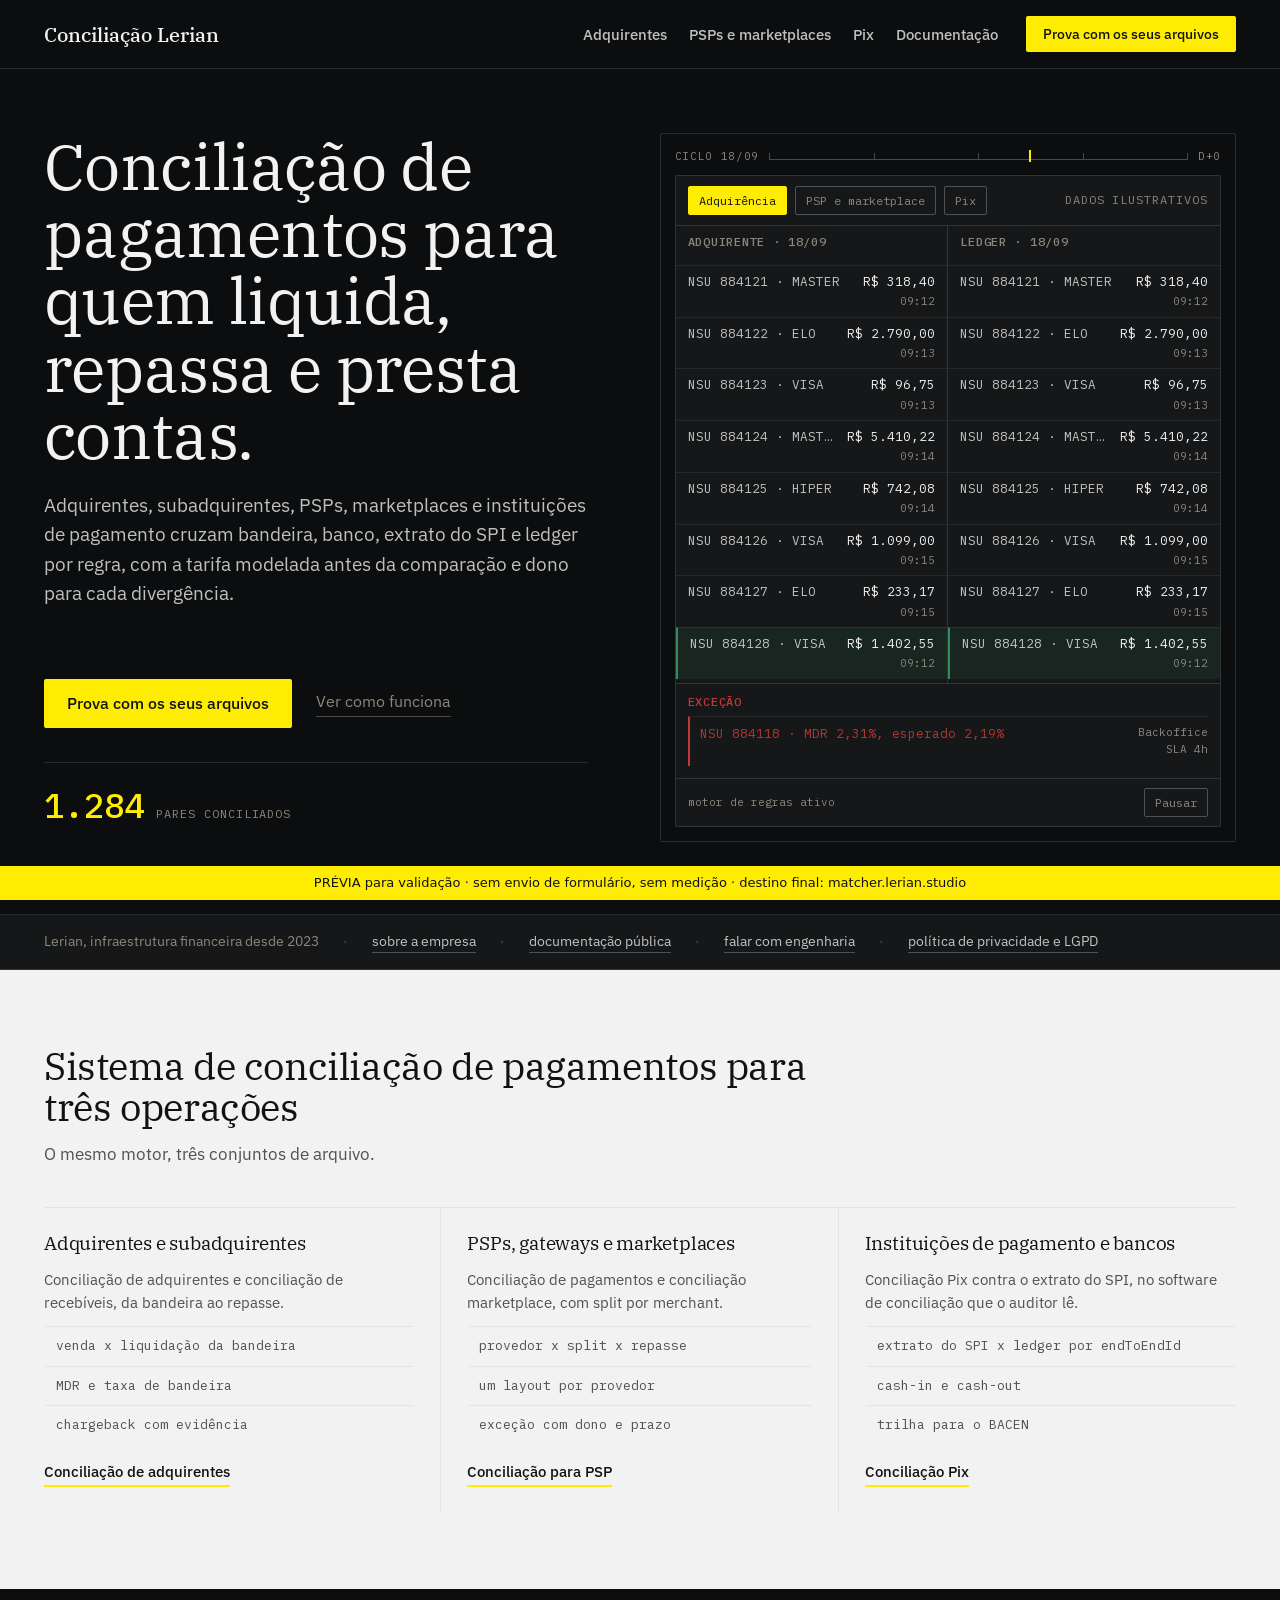
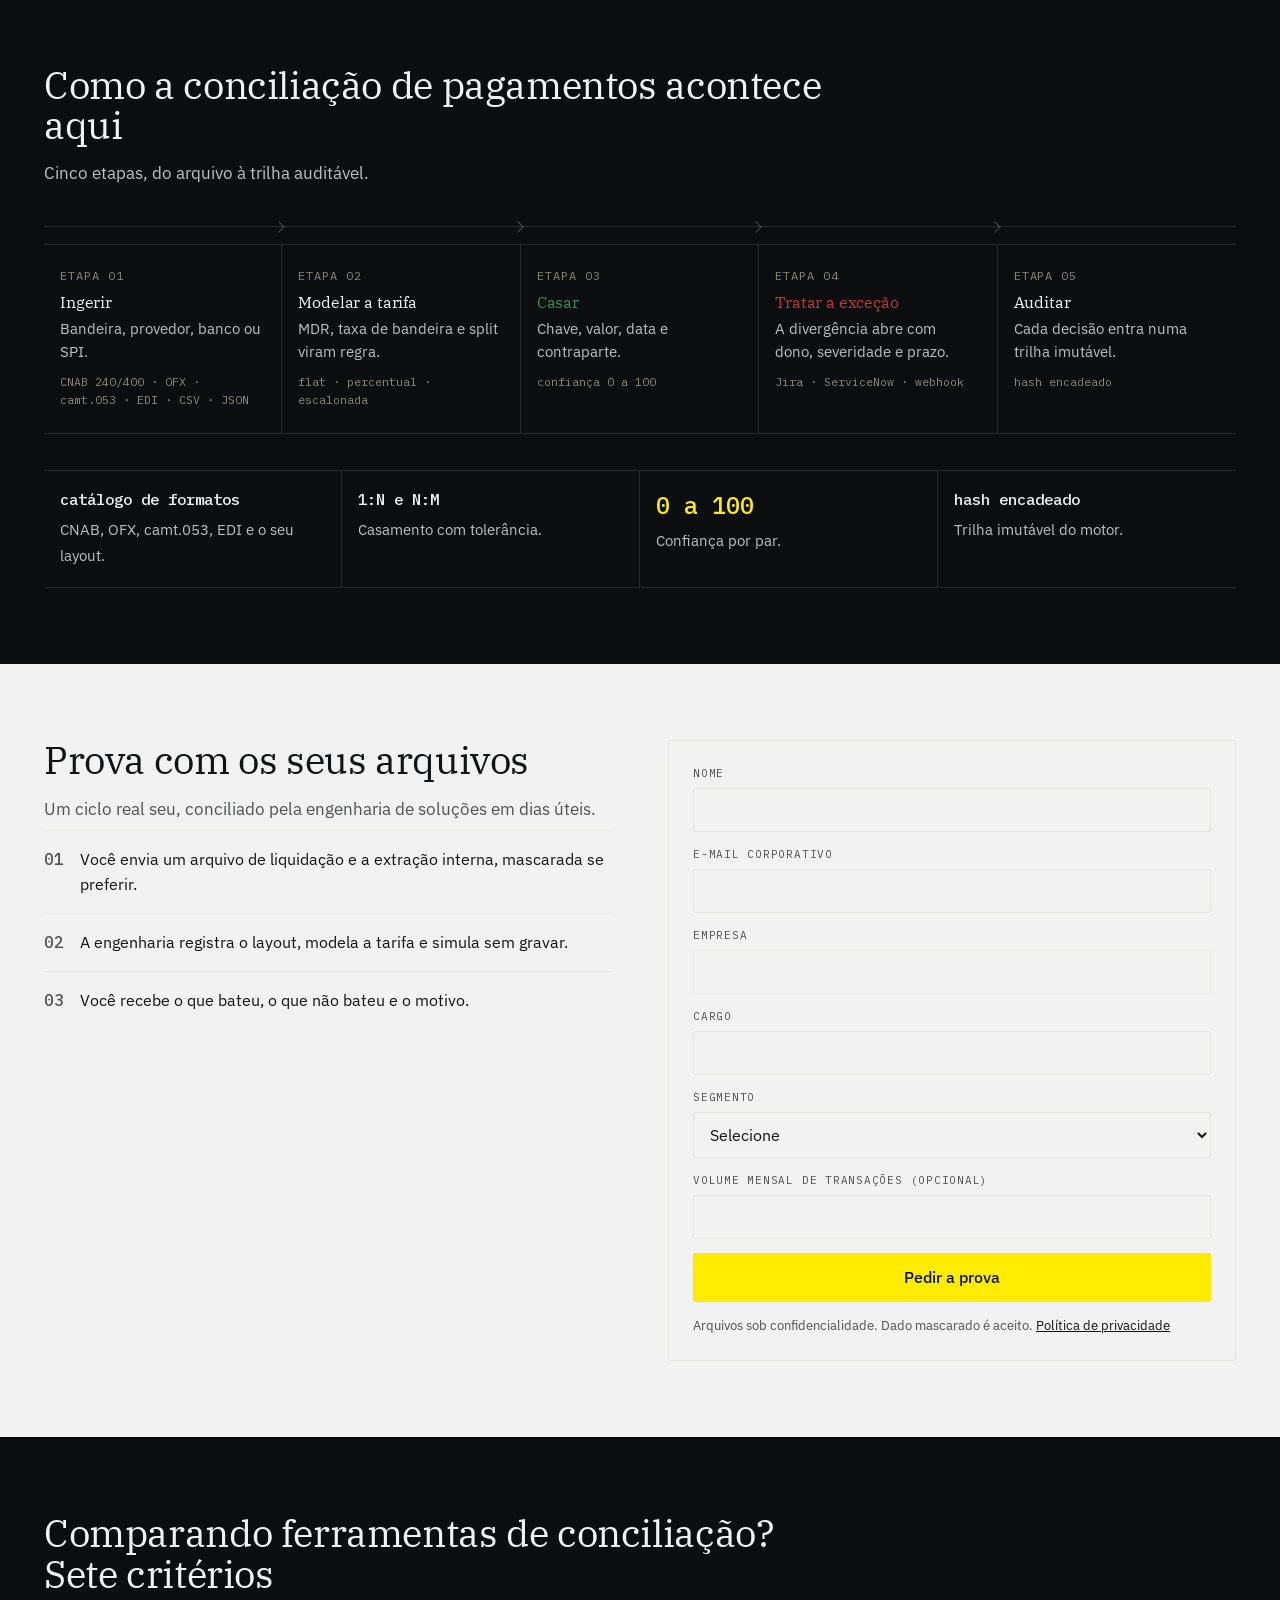
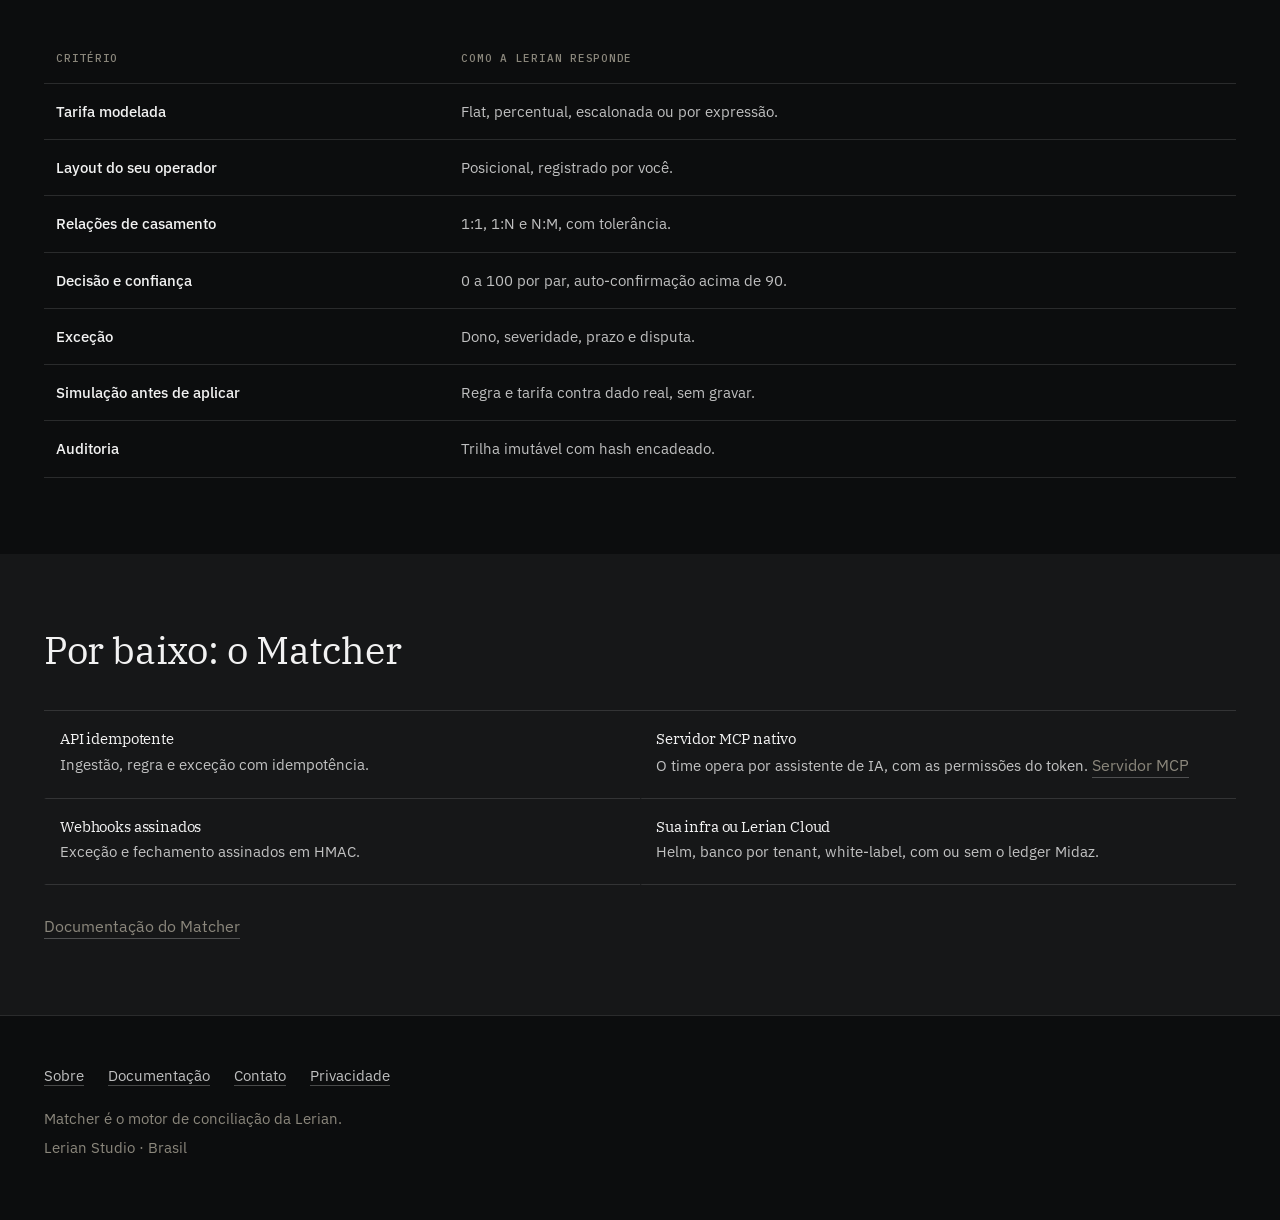
==== oferta/index.html @ 1c98d4a7 "Prévia: site novo do Matcher (oferta), 4 páginas, 19/set/2026 Co-Authored-By: Claude Fable 5.1 <nore" ====
<!doctype html>
<html lang="pt-BR">
<head>
<meta name="robots" content="noindex,nofollow">
<meta charset="utf-8">
<meta name="viewport" content="width=device-width, initial-scale=1">
<title>Conciliação de pagamentos, adquirentes e Pix · Lerian</title>
<meta name="description" content="Conciliação de pagamentos para adquirentes, subadquirentes, PSPs, marketplaces e instituições de pagamento. Bandeira, banco, SPI e ledger cruzados por regra, com tarifa modelada e exceção com dono e prazo.">
<link rel="canonical" href="https://matcher.lerian.studio/">
<meta property="og:type" content="website">
<meta property="og:site_name" content="Conciliação Lerian">
<meta property="og:locale" content="pt_BR">
<meta property="og:url" content="https://matcher.lerian.studio/">
<meta property="og:title" content="Conciliação de pagamentos, adquirentes e Pix · Lerian">
<meta property="og:description" content="Conciliação de pagamentos para adquirentes, subadquirentes, PSPs, marketplaces e instituições de pagamento. Bandeira, banco, SPI e ledger cruzados por regra.">
<meta property="og:image" content="https://matcher.lerian.studio/og-conciliacao.png">
<meta property="og:image:width" content="1200">
<meta property="og:image:height" content="630">
<meta name="twitter:card" content="summary_large_image">
<meta name="twitter:title" content="Conciliação de pagamentos, adquirentes e Pix · Lerian">
<meta name="twitter:description" content="Conciliação de pagamentos para adquirentes, subadquirentes, PSPs, marketplaces e instituições de pagamento. Bandeira, banco, SPI e ledger cruzados por regra.">
<meta name="twitter:image" content="https://matcher.lerian.studio/og-conciliacao.png">
<link rel="preload" href="./fonts/ibm-plex-serif-400-latin.woff2" as="font" type="font/woff2" crossorigin>
<link rel="preload" href="./fonts/ibm-plex-sans-400-latin.woff2" as="font" type="font/woff2" crossorigin>
<link rel="preload" href="./fonts/ibm-plex-mono-400-latin.woff2" as="font" type="font/woff2" crossorigin>
<style>@font-face{font-family:"Plex Sans";src:url("./fonts/ibm-plex-sans-400-latin.woff2") format("woff2");font-weight:400;font-style:normal;font-display:swap}
@font-face{font-family:"Plex Sans";src:url("./fonts/ibm-plex-sans-500-latin.woff2") format("woff2");font-weight:500;font-style:normal;font-display:swap}
@font-face{font-family:"Plex Mono";src:url("./fonts/ibm-plex-mono-400-latin.woff2") format("woff2");font-weight:400;font-style:normal;font-display:swap}
@font-face{font-family:"Plex Mono";src:url("./fonts/ibm-plex-mono-500-latin.woff2") format("woff2");font-weight:500;font-style:normal;font-display:swap}
@font-face{font-family:"Plex Serif";src:url("./fonts/ibm-plex-serif-400-latin.woff2") format("woff2");font-weight:400;font-style:normal;font-display:swap}
@font-face{font-family:"Plex Serif";src:url("./fonts/ibm-plex-serif-500-latin.woff2") format("woff2");font-weight:500;font-style:normal;font-display:swap}

:root{
--ink:#0C0D0E;--ink-2:#161718;--paper:#F2F2F2;--paper-2:#E6E4DE;
--text:#F2F2F2;--text-dark:#111213;--muted:#8B877C;
--volt:#FEED02;--exception:#C03833;--match:#2F8F5B;
--rule:rgba(242,242,242,.13);--rule-2:rgba(242,242,242,.07);
--soft:rgba(242,242,242,.78);--soft-dark:rgba(17,18,19,.72)}

*{box-sizing:border-box;margin:0;padding:0}
html{font-size:clamp(15px,1vw,16px);-webkit-text-size-adjust:100%}
body{background:var(--ink);color:var(--text);font-family:"Plex Sans",system-ui,sans-serif;font-size:17px;line-height:1.55;-webkit-font-smoothing:antialiased}
a{color:inherit}
img{max-width:100%}
.wrap{max-width:1256px;margin:0 auto;padding:0 32px}
h1,h2,h3,h4{font-family:"Plex Serif",Georgia,serif;font-weight:400;line-height:1.05;letter-spacing:-.01em}
h1{font-size:clamp(2.4rem,5vw,4.4rem)}
h2{font-size:clamp(1.8rem,3vw,2.6rem)}
h3{font-size:1.25rem}
.mono{font-family:"Plex Mono",ui-monospace,monospace}
.lbl{font-family:"Plex Mono",ui-monospace,monospace;font-size:12px;letter-spacing:.08em;text-transform:uppercase;color:var(--muted)}
.btn{display:inline-block;border-radius:2px;padding:14px 22px;font-weight:500;font-size:16px;text-decoration:none;border:1px solid transparent;cursor:pointer;font-family:inherit;line-height:1.2}
.btn-volt{background:var(--volt);color:#111213}
.link-sec{font-size:16px;color:var(--muted);text-decoration:none;border-bottom:1px solid rgba(242,242,242,.26);padding-bottom:2px}
.skip{position:absolute;left:-9999px}
.skip:focus{left:16px;top:10px;background:var(--volt);color:#111213;padding:8px 12px;z-index:9}

/* ---------- header ---------- */
header{border-bottom:1px solid var(--rule);background:var(--ink)}
.nav{display:flex;align-items:center;gap:28px;min-height:68px}
.brand{font-family:"Plex Serif",Georgia,serif;font-weight:500;font-size:20px;text-decoration:none}
.nav ul{list-style:none;display:flex;gap:22px;margin-left:auto}
.nav a.nl{font-size:15px;font-weight:500;text-decoration:none;color:var(--soft)}
.nav a.nl:hover,.nav a.nl:focus{color:var(--volt)}
.nav .btn{padding:9px 16px;font-size:14px}

/* ---------- herói e console ---------- */
.hero{padding:64px 0 72px;border-bottom:1px solid var(--rule)}
.hero-grid{display:grid;grid-template-columns:minmax(0,1fr) minmax(0,1.06fr);column-gap:72px;row-gap:0;align-items:start}
.hero-txt{grid-column:1;grid-row:1}
.hero-grid>.console-frame{grid-column:2;grid-row:1/span 2}
.hero-cta-wrap{grid-column:1;grid-row:2;align-self:start}
.hero p.lead{font-size:19px;color:var(--soft);margin:22px 0 30px;max-width:30em}
.hero-cta{display:flex;align-items:center;gap:24px;flex-wrap:wrap}
.hero-cta-wrap{margin-top:30px}
.odo{margin-top:34px;display:flex;align-items:baseline;gap:12px;border-top:1px solid var(--rule);padding-top:16px}
.odo .n{font-family:"Plex Mono",monospace;font-weight:500;font-size:34px;color:var(--volt);font-variant-numeric:tabular-nums;transition:opacity .24s ease-out}
.odo .n.tick{opacity:.55}

/* moldura própria do console: medianiz maior, régua de ciclo no topo */
.console-frame{border:1px solid var(--rule);border-radius:2px;padding:14px;background:var(--ink)}
.regua{display:flex;align-items:center;gap:10px;font-family:"Plex Mono",monospace;font-size:11px;color:var(--muted);letter-spacing:.06em;text-transform:uppercase;padding-bottom:10px}
.regua .barra{flex:1;height:7px;border-left:1px solid rgba(242,242,242,.26);border-right:1px solid rgba(242,242,242,.26);border-bottom:1px solid rgba(242,242,242,.26);position:relative}
.regua .barra i{position:absolute;top:0;bottom:0;width:1px;background:rgba(242,242,242,.26)}
.regua .barra i.a{left:25%}.regua .barra i.b{left:50%}.regua .barra i.c{left:75%}
.regua .barra u{position:absolute;top:-3px;bottom:-3px;width:2px;background:var(--volt);left:62%;text-decoration:none}
.console{background:var(--ink-2);border:1px solid var(--rule);border-radius:2px}
.console-top{display:flex;align-items:center;gap:8px;padding:10px 12px;border-bottom:1px solid var(--rule);flex-wrap:wrap}
.tab{font-family:"Plex Mono",monospace;font-size:12px;padding:6px 10px;border:1px solid rgba(242,242,242,.26);border-radius:2px;background:transparent;color:var(--muted);cursor:pointer}
.tab[aria-selected="true"]{color:#111213;background:var(--volt);border-color:var(--volt)}
.console-top .right{margin-left:auto}
.cols{display:grid;grid-template-columns:1fr 1fr;gap:1px;background:var(--rule);align-content:start;min-height:446px}
.col{background:var(--ink-2);padding:10px 0 4px;min-width:0}
.col h4{font-family:"Plex Mono",monospace;font-size:12px;font-weight:500;letter-spacing:.06em;text-transform:uppercase;color:var(--muted);padding:0 12px 8px;min-height:2.4em}
.row{display:grid;grid-template-columns:1fr auto;gap:8px;padding:6px 12px;font-family:"Plex Mono",monospace;font-size:12.5px;border-top:1px solid var(--rule-2);transition:opacity .24s ease-out,transform .24s ease-out}
.row .k{color:var(--soft);white-space:nowrap;overflow:hidden;text-overflow:ellipsis}
.row .v{color:var(--text);font-variant-numeric:tabular-nums;text-align:right}
.row .d{color:var(--muted);font-size:11px}
.row.matched{border-left:2px solid var(--match);background:rgba(47,143,91,.12)}
.row.gone{opacity:0;transform:translateY(4px)}
.exc{border-top:1px solid var(--rule);padding:12px}
.exc h4{font-family:"Plex Mono",monospace;font-size:12px;font-weight:500;letter-spacing:.06em;text-transform:uppercase;color:var(--exception);margin-bottom:8px}
.exc-row{display:grid;grid-template-columns:1fr auto;gap:10px;font-family:"Plex Mono",monospace;font-size:12.5px;padding:7px 0 7px 10px;border-top:1px solid var(--rule-2);border-left:2px solid var(--exception);transition:opacity .32s ease-out,transform .32s ease-out}
.exc-row .m{color:rgba(192,56,51,.95)}
.exc-row .o{color:var(--muted);font-size:11px;text-align:right}
.console-foot{display:flex;gap:16px;align-items:center;padding:9px 12px;border-top:1px solid var(--rule);font-family:"Plex Mono",monospace;font-size:11px;color:var(--muted)}
.console-foot button{margin-left:auto}

/* ---------- tira ---------- */
.tira{background:var(--ink-2);border-bottom:1px solid var(--rule)}
.tira .wrap{display:flex;flex-wrap:wrap;gap:10px 24px;padding-top:16px;padding-bottom:16px;font-size:14px;color:var(--muted)}
.tira a{color:var(--soft);text-decoration:none;border-bottom:1px solid rgba(242,242,242,.26)}
.tira span.sep{color:rgba(242,242,242,.26)}</style>
<link rel="stylesheet" href="./styles-oferta.css?v=2">
<!-- Tracking. GA4 e Google Ads com defer; loader do RD com defer (o handler do
     formulário lê os cookies rdtrk e __trf.src que ele grava). -->
</head>
<body>

<header>
 <div class="wrap nav">
  <a class="brand" href="./">Conciliação Lerian</a>
  <ul>
   <li><a class="nl" href="./adquirentes/">Adquirentes</a></li>
   <li><a class="nl" href="./fintechs/">PSPs e marketplaces</a></li>
   <li><a class="nl" href="./pix/">Pix</a></li>
   <li><a class="nl" href="https://docs.lerian.studio/en/products/matcher/what-is-matcher">Documentação</a></li>
  </ul>
  <a class="btn btn-volt" href="#prova">Prova com os seus arquivos</a>
 </div>
</header>

<!-- 1. HERÓI -->
<section class="hero" id="live"><div class="wrap hero-grid">

 <div class="hero-txt">
  <h1>Conciliação de pagamentos para quem liquida, repassa e presta contas.</h1>
  <p class="lead">Adquirentes, subadquirentes, PSPs, marketplaces e instituições de pagamento cruzam bandeira, banco, extrato do SPI e ledger por regra, com a tarifa modelada antes da comparação e dono para cada divergência.</p>
 </div>

 <div class="console-frame">
  <div class="regua">
   <span>ciclo 18/09</span>
   <span class="barra" aria-hidden="true"><i class="a"></i><i class="b"></i><i class="c"></i><u></u></span>
   <span>D+0</span>
  </div>

  <div class="console" id="console">
   <div class="console-top" role="tablist" aria-label="Operação do console">
    <button class="tab" role="tab" type="button" aria-selected="true" data-set="adq">Adquirência</button>
    <button class="tab" role="tab" type="button" aria-selected="false" data-set="psp">PSP e marketplace</button>
    <button class="tab" role="tab" type="button" aria-selected="false" data-set="pix">Pix</button>
    <span class="right lbl">dados ilustrativos</span>
   </div>

   <div class="cols console-rows">
    <div class="col" id="colL">
     <h4 id="headL">Adquirente · 18/09</h4>
     <div class="row"><span class="k">NSU 884120 · VISA</span><span class="v">R$ 1.204,90<br><span class="d">09:12</span></span></div>
     <div class="row"><span class="k">NSU 884121 · MASTER</span><span class="v">R$ 318,40<br><span class="d">09:12</span></span></div>
     <div class="row"><span class="k">NSU 884122 · ELO</span><span class="v">R$ 2.790,00<br><span class="d">09:13</span></span></div>
     <div class="row"><span class="k">NSU 884123 · VISA</span><span class="v">R$ 96,75<br><span class="d">09:13</span></span></div>
     <div class="row"><span class="k">NSU 884124 · MASTER</span><span class="v">R$ 5.410,22<br><span class="d">09:14</span></span></div>
     <div class="row"><span class="k">NSU 884125 · HIPER</span><span class="v">R$ 742,08<br><span class="d">09:14</span></span></div>
     <div class="row"><span class="k">NSU 884126 · VISA</span><span class="v">R$ 1.099,00<br><span class="d">09:15</span></span></div>
     <div class="row"><span class="k">NSU 884127 · ELO</span><span class="v">R$ 233,17<br><span class="d">09:15</span></span></div>
    </div>
    <div class="col" id="colR">
     <h4 id="headR">Ledger · 18/09</h4>
     <div class="row"><span class="k">NSU 884120 · VISA</span><span class="v">R$ 1.204,90<br><span class="d">09:12</span></span></div>
     <div class="row"><span class="k">NSU 884121 · MASTER</span><span class="v">R$ 318,40<br><span class="d">09:12</span></span></div>
     <div class="row"><span class="k">NSU 884122 · ELO</span><span class="v">R$ 2.790,00<br><span class="d">09:13</span></span></div>
     <div class="row"><span class="k">NSU 884123 · VISA</span><span class="v">R$ 96,75<br><span class="d">09:13</span></span></div>
     <div class="row"><span class="k">NSU 884124 · MASTER</span><span class="v">R$ 5.410,22<br><span class="d">09:14</span></span></div>
     <div class="row"><span class="k">NSU 884125 · HIPER</span><span class="v">R$ 742,08<br><span class="d">09:14</span></span></div>
     <div class="row"><span class="k">NSU 884126 · VISA</span><span class="v">R$ 1.099,00<br><span class="d">09:15</span></span></div>
     <div class="row"><span class="k">NSU 884127 · ELO</span><span class="v">R$ 233,17<br><span class="d">09:15</span></span></div>
    </div>
   </div>

   <div class="exc">
    <h4>Exceção</h4>
    <div id="excList">
     <div class="exc-row"><span class="m">NSU 884118 · MDR 2,31%, esperado 2,19%</span><span class="o">Backoffice<br>SLA 4h</span></div>
    </div>
   </div>

   <div class="console-foot">
    <span>motor de regras ativo</span>
    <button class="tab" id="pause" type="button">Pausar</button>
   </div>
  </div>
 </div>

 <div class="hero-cta-wrap">
  <div class="hero-cta">
   <a class="btn btn-volt" href="#prova">Prova com os seus arquivos</a>
   <a class="link-sec" href="#como">Ver como funciona</a>
  </div>
  <div class="odo">
   <span class="n" id="odo">1.284</span>
   <span class="lbl">pares conciliados</span>
  </div>
 </div>

</div></section>

<!-- 2. TIRA DE TRANSPARÊNCIA -->
<div class="tira"><div class="wrap">
 <span>Lerian, infraestrutura financeira desde 2023</span><span class="sep">·</span>
 <a href="https://lerian.studio/sobre/">sobre a empresa</a><span class="sep">·</span>
 <a href="https://docs.lerian.studio/en/products/matcher/what-is-matcher">documentação pública</a><span class="sep">·</span>
 <a href="https://lerian.studio/contato/">falar com engenharia</a><span class="sep">·</span>
 <a href="https://lerian.studio/privacidade/">política de privacidade e LGPD</a>
</div></div>

<!-- 3. PARA QUEM (âncora de busca) -->
<section class="sec paper" id="operacoes"><div class="wrap">
 <div class="sec-head">
  <h2>Sistema de conciliação de pagamentos para três operações</h2>
  <p>O mesmo motor, três conjuntos de arquivo.</p>
 </div>
 <div class="cols3">
  <div class="opcol">
   <h3>Adquirentes e subadquirentes</h3>
   <p>Conciliação de adquirentes e conciliação de recebíveis, da bandeira ao repasse.</p>
   <ul class="opl">
    <li>venda x liquidação da bandeira</li>
    <li>MDR e taxa de bandeira</li>
    <li>chargeback com evidência</li>
   </ul>
   <a class="more" href="./adquirentes/">Conciliação de adquirentes</a>
  </div>
  <div class="opcol">
   <h3>PSPs, gateways e marketplaces</h3>
   <p>Conciliação de pagamentos e conciliação marketplace, com split por merchant.</p>
   <ul class="opl">
    <li>provedor x split x repasse</li>
    <li>um layout por provedor</li>
    <li>exceção com dono e prazo</li>
   </ul>
   <a class="more" href="./fintechs/">Conciliação para PSP</a>
  </div>
  <div class="opcol">
   <h3>Instituições de pagamento e bancos</h3>
   <p>Conciliação Pix contra o extrato do SPI, no software de conciliação que o auditor lê.</p>
   <ul class="opl">
    <li>extrato do SPI x ledger por endToEndId</li>
    <li>cash-in e cash-out</li>
    <li>trilha para o BACEN</li>
   </ul>
   <a class="more" href="./pix/">Conciliação Pix</a>
  </div>
 </div>
</div></section>

<!-- 4 e 5. COMO FUNCIONA (diagrama estático) + rodapé técnico de fatos de produto -->
<section class="sec" id="como"><div class="wrap">
 <div class="sec-head">
  <h2>Como a conciliação de pagamentos acontece aqui</h2>
  <p>Cinco etapas, do arquivo à trilha auditável.</p>
 </div>

 <div class="trilho" aria-hidden="true"><span></span><span></span><span></span><span></span><span></span></div>
 <div class="fluxo">
  <div class="no">
   <span class="lbl">Etapa 01</span>
   <h3>Ingerir</h3>
   <p>Bandeira, provedor, banco ou SPI.</p>
   <span class="fonte">CNAB 240/400 · OFX · camt.053 · EDI · CSV · JSON</span>
  </div>
  <div class="no">
   <span class="lbl">Etapa 02</span>
   <h3>Modelar a tarifa</h3>
   <p>MDR, taxa de bandeira e split viram regra.</p>
   <span class="fonte">flat · percentual · escalonada</span>
  </div>
  <div class="no match-no">
   <span class="lbl">Etapa 03</span>
   <h3>Casar</h3>
   <p>Chave, valor, data e contraparte.</p>
   <span class="fonte">confiança 0 a 100</span>
  </div>
  <div class="no exc-no">
   <span class="lbl">Etapa 04</span>
   <h3>Tratar a exceção</h3>
   <p>A divergência abre com dono, severidade e prazo.</p>
   <span class="fonte">Jira · ServiceNow · webhook</span>
  </div>
  <div class="no">
   <span class="lbl">Etapa 05</span>
   <h3>Auditar</h3>
   <p>Cada decisão entra numa trilha imutável.</p>
   <span class="fonte">hash encadeado</span>
  </div>
 </div>

 <!-- P3: ponto para 3 números autorizados (volume em produção, formatos no catálogo, tempo de setup) -->
 <div class="fatos">
  <div><span class="n">catálogo de formatos</span><span class="t">CNAB, OFX, camt.053, EDI e o seu layout.</span></div>
  <div><span class="n">1:N e N:M</span><span class="t">Casamento com tolerância.</span></div>
  <div><span class="n volt">0 a 100</span><span class="t">Confiança por par.</span></div>
  <div><span class="n">hash encadeado</span><span class="t">Trilha imutável do motor.</span></div>
 </div>
</div></section>

<!-- 6. A OFERTA -->
<section class="sec paper" id="prova"><div class="wrap">
 <div class="oferta-grid">
  <div>
   <h2>Prova com os seus arquivos</h2>
   <p class="intro">Um ciclo real seu, conciliado pela engenharia de soluções em dias úteis.</p>
   <ol class="pass">
    <li><span class="num">01</span><span>Você envia um arquivo de liquidação e a extração interna, mascarada se preferir.</span></li>
    <li><span class="num">02</span><span>A engenharia registra o layout, modela a tarifa e simula sem gravar.</span></li>
    <li><span class="num">03</span><span>Você recebe o que bateu, o que não bateu e o motivo.</span></li>
   </ol>
  </div>

  <form onsubmit="return false" class="lf" id="lform" novalidate>
   <div><label for="c_name">Nome</label><input id="c_name" name="c_name" type="text" autocomplete="name" required></div>
   <div><label for="c_email">E-mail corporativo</label><input id="c_email" name="c_email" type="email" autocomplete="email" required></div>
   <div><label for="c_company">Empresa</label><input id="c_company" name="c_company" type="text" autocomplete="organization" required></div>
   <div><label for="c_job">Cargo</label><input id="c_job" name="c_job" type="text" autocomplete="organization-title" required></div>
   <div><label for="c_segment">Segmento</label>
    <select id="c_segment" name="c_segment" required>
     <option value="">Selecione</option>
     <option>Adquirente ou subadquirente</option>
     <option>PSP, gateway ou marketplace</option>
     <option>Instituição de pagamento ou banco</option>
     <option>Fintech</option>
     <option>Outro</option>
    </select>
   </div>
   <div><label for="c_volume">Volume mensal de transações (opcional)</label><input id="c_volume" name="c_volume" type="text"></div>
   <div class="hp" aria-hidden="true"><label for="c_website">Site</label><input id="c_website" name="c_website" type="text" tabindex="-1" autocomplete="off"></div>
   <button class="btn btn-volt lf-submit" type="submit">Pedir a prova</button>
   <p class="fine">Arquivos sob confidencialidade. Dado mascarado é aceito. <a href="https://lerian.studio/privacidade/">Política de privacidade</a></p>
  </form>
 </div>
</div></section>

<!-- 7. COMPARANDO -->
<section class="sec" id="comparando"><div class="wrap">
 <div class="sec-head">
  <h2>Comparando ferramentas de conciliação? Sete critérios</h2>
  </div>
 <table class="cmp">
  <thead><tr><th>Critério</th><th>Como a Lerian responde</th></tr></thead>
  <tbody>
   <tr><td>Tarifa modelada</td><td>Flat, percentual, escalonada ou por expressão.</td></tr>
   <tr><td>Layout do seu operador</td><td>Posicional, registrado por você.</td></tr>
   <tr><td>Relações de casamento</td><td>1:1, 1:N e N:M, com tolerância.</td></tr>
   <tr><td>Decisão e confiança</td><td>0 a 100 por par, auto-confirmação acima de 90.</td></tr>
   <tr><td>Exceção</td><td>Dono, severidade, prazo e disputa.</td></tr>
   <tr><td>Simulação antes de aplicar</td><td>Regra e tarifa contra dado real, sem gravar.</td></tr>
   <tr><td>Auditoria</td><td>Trilha imutável com hash encadeado.</td></tr>
  </tbody>
 </table>
</div></section>

<!-- 8. TÉCNICA -->
<section class="sec tec" id="tecnica"><div class="wrap">
 <div class="sec-head"><h2>Por baixo: o Matcher</h2></div>
 <div class="tecgrid">
  <div><h3>API idempotente</h3><p>Ingestão, regra e exceção com idempotência.</p></div>
  <div><h3>Servidor MCP nativo</h3><p>O time opera por assistente de IA, com as permissões do token. <a class="link-sec" href="https://matcher.lerian.studio/mcp/">Servidor MCP</a></p></div>
  <div><h3>Webhooks assinados</h3><p>Exceção e fechamento assinados em HMAC.</p></div>
  <div><h3>Sua infra ou Lerian Cloud</h3><p>Helm, banco por tenant, white-label, com ou sem o ledger Midaz.</p></div>
 </div>
 <p class="docs"><a class="link-sec" href="https://docs.lerian.studio/en/products/matcher/what-is-matcher">Documentação do Matcher</a></p>
</div></section>

<footer><div class="wrap">
 <ul>
  <li><a href="https://lerian.studio/sobre/">Sobre</a></li>
  <li><a href="https://docs.lerian.studio/en/products/matcher/what-is-matcher">Documentação</a></li>
  <li><a href="https://lerian.studio/contato/">Contato</a></li>
  <li><a href="https://lerian.studio/privacidade/">Privacidade</a></li>
 </ul>
 <p>Matcher é o motor de conciliação da Lerian.</p>
 <p>Lerian Studio · Brasil</p>
</div></footer>

<script>
/* Console do herói: único elemento vivo da página. O primeiro quadro já está no
   HTML; isto é a camada de movimento, pausável e parada sob prefers-reduced-motion. */
(function(){
 var DATA={
  adq:{l:"Adquirente",r:"Ledger",
   rows:[["NSU 884128 · VISA","R$ 1.402,55"],["NSU 884129 · MASTER","R$ 87,90"],["NSU 884130 · ELO","R$ 3.318,00"],["NSU 884131 · VISA","R$ 654,20"],["NSU 884132 · HIPER","R$ 1.870,45"],["NSU 884133 · MASTER","R$ 229,99"],["NSU 884134 · VISA","R$ 4.011,30"],["NSU 884135 · ELO","R$ 512,66"]],
   exc:[["MDR 2,31%, esperado 2,19%","Backoffice","SLA 4h"],["liquidação sem venda correspondente","Backoffice","SLA 8h"],["chargeback fora do ciclo","Disputas","SLA 24h"]]},
  psp:{l:"Provedor",r:"Ledger",
   rows:[["PED 77120 · merchant 4412","R$ 980,00"],["PED 77121 · merchant 1098","R$ 145,30"],["PED 77122 · merchant 4412","R$ 2.410,75"],["PED 77123 · merchant 3301","R$ 66,40"],["PED 77124 · merchant 1098","R$ 7.120,00"],["PED 77125 · merchant 5520","R$ 388,12"],["PED 77126 · merchant 4412","R$ 1.245,90"],["PED 77127 · merchant 3301","R$ 74,55"]],
   exc:[["split 3,50%, esperado 3,10%","Repasse","SLA 4h"],["repasse sem pedido correspondente","Repasse","SLA 8h"],["merchant fora da tabela vigente","Produto","SLA 24h"]]},
  pix:{l:"SPI · BACEN",r:"Ledger",
   rows:[["E1803 8411 2209 1201","R$ 512,00"],["E1803 8411 2209 1202","R$ 1.940,88"],["E1803 8411 2209 1203","R$ 75,20"],["E1803 8411 2209 1204","R$ 8.300,00"],["E1803 8411 2209 1205","R$ 220,49"],["E1803 8411 2209 1206","R$ 1.011,10"],["E1803 8411 2209 1207","R$ 46,90"],["E1803 8411 2209 1208","R$ 2.675,30"]],
   exc:[["devolução sem lançamento no ledger","Tesouraria","SLA 4h"],["endToEndId ausente no extrato","Tesouraria","SLA 8h"],["valor divergente em cash-out","Operações","SLA 24h"]]}
 };
 var colL=document.getElementById("colL"),colR=document.getElementById("colR"),
     headL=document.getElementById("headL"),headR=document.getElementById("headR"),
     excList=document.getElementById("excList"),odo=document.getElementById("odo"),
     pause=document.getElementById("pause"),
     tabs=[].slice.call(document.querySelectorAll(".tab[data-set]"));
 if(!colL||!odo) return;
 var set="adq",i=0,pairs=0,count=1284,paused=false;
 var reduz=window.matchMedia&&window.matchMedia("(prefers-reduced-motion: reduce)").matches;

 function esc(s){return String(s).replace(/[&<>]/g,function(c){return {"&":"&amp;","<":"&lt;",">":"&gt;"}[c]})}
 function mkRow(k,v,t){
  var d=document.createElement("div");d.className="row";
  d.innerHTML='<span class="k">'+esc(k)+'</span><span class="v">'+esc(v)+'<br><span class="d">'+esc(t)+'</span></span>';
  return d;
 }
 function hora(){var m=12+Math.floor(pairs/4);return "09:"+("0"+(m%60)).slice(-2)}
 function fmt(n){return n.toLocaleString("pt-BR")}

 function passo(){
  if(paused) return;
  var d=DATA[set],linha=d.rows[i%d.rows.length];i++;
  var t=hora(),a=mkRow(linha[0],linha[1],t),b=mkRow(linha[0],linha[1],t);
  colL.appendChild(a);colR.appendChild(b);
  while(colL.children.length>9) colL.removeChild(colL.children[1]);
  while(colR.children.length>9) colR.removeChild(colR.children[1]);
  setTimeout(function(){
   a.classList.add("matched");b.classList.add("matched");
   setTimeout(function(){
    a.classList.add("gone");b.classList.add("gone");
    pairs++;
    if(pairs%8===0){
     excecao();
     /* o odômetro reage ao mesmo evento, com micro-atraso */
     setTimeout(function(){count+=2;odo.textContent=fmt(count);odo.classList.add("tick");
      setTimeout(function(){odo.classList.remove("tick")},180)},120);
    }else{
     count+=2;odo.textContent=fmt(count);
    }
    setTimeout(function(){
     if(a.parentNode)a.parentNode.removeChild(a);
     if(b.parentNode)b.parentNode.removeChild(b);
    },260);
   },420);
  },360);
 }

 function excecao(){
  var d=DATA[set],e=d.exc[Math.floor(pairs/8)%d.exc.length];
  var linha=document.createElement("div");linha.className="exc-row";
  linha.style.opacity="0";linha.style.transform="translateY(8px)";
  linha.innerHTML='<span class="m">'+esc(d.rows[(i+3)%d.rows.length][0])+' · '+esc(e[0])+'</span><span class="o">'+esc(e[1])+'<br>'+esc(e[2])+'</span>';
  excList.insertBefore(linha,excList.firstChild);
  requestAnimationFrame(function(){linha.style.opacity="1";linha.style.transform="none"});
  while(excList.children.length>3) excList.removeChild(excList.lastChild);
 }

 function trocar(nome){
  set=nome;i=0;pairs=0;
  var d=DATA[nome];headL.textContent=d.l+" · 18/09";headR.textContent=d.r+" · 18/09";
  [colL,colR].forEach(function(c){while(c.children.length>1)c.removeChild(c.children[1])});
  for(var k=0;k<8;k++){var r=d.rows[k];colL.appendChild(mkRow(r[0],r[1],"09:1"+k));colR.appendChild(mkRow(r[0],r[1],"09:1"+k))}
  excList.innerHTML="";
  var p=document.createElement("div");p.className="exc-row";
  p.innerHTML='<span class="m">'+esc(d.rows[0][0])+' · '+esc(d.exc[0][0])+'</span><span class="o">'+esc(d.exc[0][1])+'<br>'+esc(d.exc[0][2])+'</span>';
  excList.appendChild(p);
 }

 tabs.forEach(function(t){t.addEventListener("click",function(){
  tabs.forEach(function(x){x.setAttribute("aria-selected","false")});
  t.setAttribute("aria-selected","true");trocar(t.getAttribute("data-set"));
 })});

 pause.addEventListener("click",function(){
  paused=!paused;pause.textContent=paused?"Retomar":"Pausar";
 });

 if(reduz){paused=true;pause.textContent="Retomar"}
 setInterval(passo,1200);
})();

/* Formulário -> API de conversões do RD -> conversão do Google Ads no 200 do RD.
   Portado do PR 54. O disparo é no clique do .lf-submit e no Enter, nunca no
   evento submit: o loader do RD escuta submit e criaria uma segunda conversão. */
(function(){
 var RD_URL='about:blank';
 var CONV_ID='formulario-lp-matcher';
 var AW='AW-18090346848/lO9wCKjoxawcEOCSk7JD';
 var OBRIGATORIOS=['c_name','c_email','c_company','c_job','c_segment'];

 function cookie(n){
  var m=document.cookie.match('(^|;)\\s*'+n+'\\s*=\\s*([^;]+)');
  return m?decodeURIComponent(m[2]):'';
 }
 function gclid(){
  try{
   var u=new URLSearchParams(location.search).get('gclid');
   if(u) localStorage.setItem('ler_gclid',JSON.stringify({v:u,t:Date.now()}));
   var s=JSON.parse(localStorage.getItem('ler_gclid')||'null');
   if(s&&Date.now()-s.t<90*864e5) return s.v;
   var c=cookie('_gcl_aw');
   return c?c.split('.').slice(2).join('.'):'';
  }catch(e){return ''}
 }
 gclid();

 function campo(f,n){var el=f.elements[n];return el?(el.value||''):''}

 function mostraOk(f){
  var pai=f.parentElement;
  if(pai.querySelector('.lf-ok')) return;
  f.style.display='none';
  var o=document.createElement('div');
  o.className='lf-ok';
  o.innerHTML='<h4>Recebemos os seus dados.</h4><p>A engenharia de soluções retorna em dias úteis para combinar o envio dos arquivos.</p>';
  pai.appendChild(o);
 }
 function mostraErro(f,sb){
  var e=f.querySelector('.lf-err');
  if(!e){e=document.createElement('p');e.className='lf-err';sb.parentNode.insertBefore(e,sb)}
  e.textContent='Não conseguimos enviar agora. Tente novamente em instantes.';
  sb.textContent='Pedir a prova';sb.disabled=false;
 }

 function enviar(f,ev){
  if(ev){
   ev.preventDefault();
   ev.stopPropagation();
   if(ev.stopImmediatePropagation) ev.stopImmediatePropagation();
  }
  if(f.elements.c_website&&f.elements.c_website.value){mostraOk(f);return}

  var ok=true;
  OBRIGATORIOS.forEach(function(n){
   var el=f.elements[n];
   if(!el) return;
   if(!el.value.trim()){el.classList.add('lf-error');ok=false}
   else el.classList.remove('lf-error');
  });
  if(!ok) return;

  var sb=f.querySelector('.lf-submit');
  sb.textContent='Enviando...';sb.disabled=true;
  var velho=f.querySelector('.lf-err');if(velho) velho.remove();

  var body={event_type:'CONVERSION',event_family:'CDP',payload:{
   conversion_identifier:CONV_ID,
   email:campo(f,'c_email').trim(),
   name:campo(f,'c_name').trim(),
   company_name:campo(f,'c_company').trim(),
   job_title:campo(f,'c_job').trim(),
   cf_segmento:campo(f,'c_segment'),
   client_tracking_id:cookie('rdtrk'),
   traffic_source:cookie('__trf.src')
  }};
  if(campo(f,'c_volume')) body.payload.cf_volume=campo(f,'c_volume');
  if(gclid()) body.payload.cf_gclid=gclid();

  fetch(RD_URL,{method:'POST',headers:{'Content-Type':'application/json'},body:JSON.stringify(body)})
   .then(function(r){
    if(!r.ok) throw new Error('RD '+r.status);
    if(typeof window.gtag==='function'){
     window.gtag('set','user_data',{email:campo(f,'c_email').trim()});
     window.gtag('event','conversion',{send_to:AW});
    }
    mostraOk(f);
   })
   .catch(function(){mostraErro(f,sb)});
 }

 var f=document.getElementById('lform');
 if(!f) return;
 f.querySelector('.lf-submit').addEventListener('click',function(ev){enviar(f,ev)});
 f.addEventListener('keydown',function(ev){
  if(ev.key==='Enter'&&ev.target.tagName==='INPUT'){ev.preventDefault();enviar(f,ev)}
 });
 f.addEventListener('submit',function(ev){ev.preventDefault()});
})();
</script>
<div style="position:fixed;left:0;right:0;bottom:0;background:#FEED02;color:#111213;font:500 13px/1.4 system-ui;padding:8px 16px;text-align:center;z-index:99">PRÉVIA para validação · sem envio de formulário, sem medição · destino final: matcher.lerian.studio</div>
</body>
</html>
---- oferta/styles-oferta.css ----
/* Conciliação Lerian · direção "Livro-razão" (DESIGN_MATCHER.md, 18/set/2026).
   Folha própria da oferta nova. Não substitui styles.css nem styles-ink.css.
   Superficie plana, raio 2px, paleta fechada em 9 hex. */

@font-face{font-family:"Plex Sans";src:url("fonts/ibm-plex-sans-400-latin.woff2") format("woff2");font-weight:400;font-style:normal;font-display:swap}
@font-face{font-family:"Plex Sans";src:url("fonts/ibm-plex-sans-500-latin.woff2") format("woff2");font-weight:500;font-style:normal;font-display:swap}
@font-face{font-family:"Plex Mono";src:url("fonts/ibm-plex-mono-400-latin.woff2") format("woff2");font-weight:400;font-style:normal;font-display:swap}
@font-face{font-family:"Plex Mono";src:url("fonts/ibm-plex-mono-500-latin.woff2") format("woff2");font-weight:500;font-style:normal;font-display:swap}
@font-face{font-family:"Plex Serif";src:url("fonts/ibm-plex-serif-400-latin.woff2") format("woff2");font-weight:400;font-style:normal;font-display:swap}
@font-face{font-family:"Plex Serif";src:url("fonts/ibm-plex-serif-500-latin.woff2") format("woff2");font-weight:500;font-style:normal;font-display:swap}

:root{
--ink:#0C0D0E;--ink-2:#161718;--paper:#F2F2F2;--paper-2:#E6E4DE;
--text:#F2F2F2;--text-dark:#111213;--muted:#8B877C;
--volt:#FEED02;--exception:#C03833;--match:#2F8F5B;
--rule:rgba(242,242,242,.13);--rule-2:rgba(242,242,242,.07);
--soft:rgba(242,242,242,.78);--soft-dark:rgba(17,18,19,.72)}

*{box-sizing:border-box;margin:0;padding:0}
html{font-size:clamp(15px,1vw,16px);-webkit-text-size-adjust:100%}
body{background:var(--ink);color:var(--text);font-family:"Plex Sans",system-ui,sans-serif;font-size:17px;line-height:1.55;-webkit-font-smoothing:antialiased}
a{color:inherit}
img{max-width:100%}
.wrap{max-width:1256px;margin:0 auto;padding:0 32px}
h1,h2,h3,h4{font-family:"Plex Serif",Georgia,serif;font-weight:400;line-height:1.05;letter-spacing:-.01em}
h1{font-size:clamp(2.4rem,5vw,4.4rem)}
h2{font-size:clamp(1.8rem,3vw,2.6rem)}
h3{font-size:1.25rem}
.mono{font-family:"Plex Mono",ui-monospace,monospace}
.lbl{font-family:"Plex Mono",ui-monospace,monospace;font-size:12px;letter-spacing:.08em;text-transform:uppercase;color:var(--muted)}
.btn{display:inline-block;border-radius:2px;padding:14px 22px;font-weight:500;font-size:16px;text-decoration:none;border:1px solid transparent;cursor:pointer;font-family:inherit;line-height:1.2}
.btn-volt{background:var(--volt);color:#111213}
.link-sec{font-size:16px;color:var(--muted);text-decoration:none;border-bottom:1px solid rgba(242,242,242,.26);padding-bottom:2px}
.skip{position:absolute;left:-9999px}
.skip:focus{left:16px;top:10px;background:var(--volt);color:#111213;padding:8px 12px;z-index:9}

/* ---------- header ---------- */
header{border-bottom:1px solid var(--rule);background:var(--ink)}
.nav{display:flex;align-items:center;gap:28px;min-height:68px}
.brand{font-family:"Plex Serif",Georgia,serif;font-weight:500;font-size:20px;text-decoration:none}
.nav ul{list-style:none;display:flex;gap:22px;margin-left:auto}
.nav a.nl{font-size:15px;font-weight:500;text-decoration:none;color:var(--soft)}
.nav a.nl:hover,.nav a.nl:focus{color:var(--volt)}
.nav .btn{padding:9px 16px;font-size:14px}

/* ---------- herói e console ---------- */
.hero{padding:64px 0 72px;border-bottom:1px solid var(--rule)}
.hero-grid{display:grid;grid-template-columns:minmax(0,1fr) minmax(0,1.06fr);column-gap:72px;row-gap:0;align-items:start}
.hero-txt{grid-column:1;grid-row:1}
.hero-grid>.console-frame{grid-column:2;grid-row:1/span 2}
.hero-cta-wrap{grid-column:1;grid-row:2;align-self:start}
.hero p.lead{font-size:19px;color:var(--soft);margin:22px 0 30px;max-width:30em}
.hero-cta{display:flex;align-items:center;gap:24px;flex-wrap:wrap}
.hero-cta-wrap{margin-top:30px}
.odo{margin-top:34px;display:flex;align-items:baseline;gap:12px;border-top:1px solid var(--rule);padding-top:16px}
.odo .n{font-family:"Plex Mono",monospace;font-weight:500;font-size:34px;color:var(--volt);font-variant-numeric:tabular-nums;transition:opacity .24s ease-out}
.odo .n.tick{opacity:.55}

/* moldura própria do console: medianiz maior, régua de ciclo no topo */
.console-frame{border:1px solid var(--rule);border-radius:2px;padding:14px;background:var(--ink)}
.regua{display:flex;align-items:center;gap:10px;font-family:"Plex Mono",monospace;font-size:11px;color:var(--muted);letter-spacing:.06em;text-transform:uppercase;padding-bottom:10px}
.regua .barra{flex:1;height:7px;border-left:1px solid rgba(242,242,242,.26);border-right:1px solid rgba(242,242,242,.26);border-bottom:1px solid rgba(242,242,242,.26);position:relative}
.regua .barra i{position:absolute;top:0;bottom:0;width:1px;background:rgba(242,242,242,.26)}
.regua .barra i.a{left:25%}.regua .barra i.b{left:50%}.regua .barra i.c{left:75%}
.regua .barra u{position:absolute;top:-3px;bottom:-3px;width:2px;background:var(--volt);left:62%;text-decoration:none}
.console{background:var(--ink-2);border:1px solid var(--rule);border-radius:2px}
.console-top{display:flex;align-items:center;gap:8px;padding:10px 12px;border-bottom:1px solid var(--rule);flex-wrap:wrap}
.tab{font-family:"Plex Mono",monospace;font-size:12px;padding:6px 10px;border:1px solid rgba(242,242,242,.26);border-radius:2px;background:transparent;color:var(--muted);cursor:pointer}
.tab[aria-selected="true"]{color:#111213;background:var(--volt);border-color:var(--volt)}
.console-top .right{margin-left:auto}
.cols{display:grid;grid-template-columns:1fr 1fr;gap:1px;background:var(--rule);align-content:start;min-height:446px}
.col{background:var(--ink-2);padding:10px 0 4px;min-width:0}
.col h4{font-family:"Plex Mono",monospace;font-size:12px;font-weight:500;letter-spacing:.06em;text-transform:uppercase;color:var(--muted);padding:0 12px 8px;min-height:2.4em}
.row{display:grid;grid-template-columns:1fr auto;gap:8px;padding:6px 12px;font-family:"Plex Mono",monospace;font-size:12.5px;border-top:1px solid var(--rule-2);transition:opacity .24s ease-out,transform .24s ease-out}
.row .k{color:var(--soft);white-space:nowrap;overflow:hidden;text-overflow:ellipsis}
.row .v{color:var(--text);font-variant-numeric:tabular-nums;text-align:right}
.row .d{color:var(--muted);font-size:11px}
.row.matched{border-left:2px solid var(--match);background:rgba(47,143,91,.12)}
.row.gone{opacity:0;transform:translateY(4px)}
.exc{border-top:1px solid var(--rule);padding:12px}
.exc h4{font-family:"Plex Mono",monospace;font-size:12px;font-weight:500;letter-spacing:.06em;text-transform:uppercase;color:var(--exception);margin-bottom:8px}
.exc-row{display:grid;grid-template-columns:1fr auto;gap:10px;font-family:"Plex Mono",monospace;font-size:12.5px;padding:7px 0 7px 10px;border-top:1px solid var(--rule-2);border-left:2px solid var(--exception);transition:opacity .32s ease-out,transform .32s ease-out}
.exc-row .m{color:rgba(192,56,51,.95)}
.exc-row .o{color:var(--muted);font-size:11px;text-align:right}
.console-foot{display:flex;gap:16px;align-items:center;padding:9px 12px;border-top:1px solid var(--rule);font-family:"Plex Mono",monospace;font-size:11px;color:var(--muted)}
.console-foot button{margin-left:auto}

/* ---------- tira ---------- */
.tira{background:var(--ink-2);border-bottom:1px solid var(--rule)}
.tira .wrap{display:flex;flex-wrap:wrap;gap:10px 24px;padding-top:16px;padding-bottom:16px;font-size:14px;color:var(--muted)}
.tira a{color:var(--soft);text-decoration:none;border-bottom:1px solid rgba(242,242,242,.26)}
.tira span.sep{color:rgba(242,242,242,.26)}

/* ---------- seções ---------- */
.sec{padding:76px 0}
.sec-head{max-width:46em;margin-bottom:40px}
.sec-head p{margin-top:14px;font-size:17px;color:var(--soft)}
.paper{background:var(--paper);color:var(--text-dark)}
.paper h2,.paper h3{color:var(--text-dark)}
.paper .sec-head p{color:var(--soft-dark)}

/* para quem: 3 colunas ruladas */
.cols3{display:grid;grid-template-columns:repeat(3,1fr);gap:0;border-top:1px solid var(--paper-2)}
.opcol{padding:26px 26px 26px 0;border-right:1px solid var(--paper-2)}
.opcol:last-child{border-right:0;padding-right:0}
.opcol:not(:first-child){padding-left:26px}
.opcol h3{margin-bottom:14px}
.opcol>p{font-size:15px;color:var(--soft-dark);margin-bottom:12px}
.opl{list-style:none}
.opl li{font-family:"Plex Mono",monospace;font-size:13px;padding:9px 0 9px 10px;border-top:1px solid var(--paper-2);border-left:2px solid transparent;color:var(--soft-dark);transition:border-color .16s ease-out}
.opl li:hover{border-left-color:var(--volt)}
.opcol a.more{display:inline-block;margin-top:16px;font-size:15px;font-weight:500;text-decoration:none;border-bottom:2px solid var(--volt);padding-bottom:2px}

/* ---------- como funciona: diagrama estático ---------- */
.fluxo{display:grid;grid-template-columns:repeat(5,1fr);gap:0;border-top:1px solid var(--rule);border-bottom:1px solid var(--rule)}
.fluxo .no{padding:22px 20px 24px 14px;border-left:2px solid transparent;border-right:1px solid var(--rule);transition:border-color .16s ease-out}
.fluxo .no:last-child{border-right:0}
.fluxo .no:hover{border-left-color:var(--volt)}
.fluxo .no .lbl{display:block;margin-bottom:8px}
.fluxo .no h3{font-size:1.05rem;margin-bottom:8px}
.fluxo .no p{font-size:14.5px;color:var(--soft)}
.fluxo .no .fonte{display:block;margin-top:10px;font-family:"Plex Mono",monospace;font-size:11.5px;color:var(--muted)}
.fluxo .no.exc-no h3{color:var(--exception)}
.fluxo .no.match-no h3{color:var(--match)}
.trilho{display:grid;grid-template-columns:repeat(5,1fr);align-items:center;margin-bottom:0}
.trilho span{position:relative;height:18px;border-top:1px solid var(--rule)}
.trilho span::after{content:"";position:absolute;right:-1px;top:-4px;width:7px;height:7px;border-top:1px solid rgba(242,242,242,.26);border-right:1px solid rgba(242,242,242,.26);transform:rotate(45deg)}
.trilho span:last-child::after{display:none}
/* rodapé técnico de fatos de produto (a antiga dobra de números) */
.fatos{display:grid;grid-template-columns:repeat(4,1fr);gap:0;margin-top:36px;border-top:1px solid var(--rule)}
.fatos div{padding:18px 18px 18px 14px;border-left:2px solid transparent;border-right:1px solid var(--rule);border-bottom:1px solid var(--rule)}
.fatos div:last-child{border-right:0}
.fatos div:hover{border-left-color:var(--volt)}
.fatos .n{display:block;font-family:"Plex Mono",monospace;font-weight:500;font-size:1.05rem;line-height:1.35;margin-bottom:6px}
.fatos .n.volt{color:var(--volt);font-size:1.6rem}
.fatos .t{font-size:14.5px;color:var(--soft)}

/* ---------- oferta ---------- */
.oferta-grid{display:grid;grid-template-columns:minmax(0,1fr) minmax(0,1fr);gap:56px}
.pass{list-style:none;margin-top:8px}
.pass li{padding:16px 0;border-top:1px solid var(--paper-2);display:grid;grid-template-columns:auto 1fr;gap:16px;font-size:16px}
.pass .num{font-family:"Plex Mono",monospace;font-weight:500;color:var(--soft-dark)}
.oferta-grid>div>p.intro{margin:16px 0 8px;color:var(--soft-dark)}
form.lf{display:grid;gap:14px;background:var(--paper);border:1px solid var(--paper-2);border-radius:2px;padding:24px}
form.lf label{font-family:"Plex Mono",monospace;font-size:11px;letter-spacing:.07em;text-transform:uppercase;color:var(--soft-dark);display:block;margin-bottom:6px}
form.lf input,form.lf select{width:100%;border:1px solid var(--paper-2);border-radius:2px;padding:11px 12px;font-family:inherit;font-size:16px;background:var(--paper);color:var(--text-dark)}
form.lf input:focus,form.lf select:focus{outline:2px solid var(--volt);outline-offset:0}
form.lf input.lf-error,form.lf select.lf-error{border-color:var(--exception)}
form.lf .fine{font-size:13px;color:var(--soft-dark)}
form.lf .fine a{color:var(--text-dark)}
.lf-err{font-family:"Plex Mono",monospace;font-size:13px;color:var(--exception)}
.lf-ok{border:1px solid var(--paper-2);border-radius:2px;padding:24px;background:var(--paper);color:var(--text-dark)}
.lf-ok h4{font-size:1.2rem;margin-bottom:8px}
.lf-ok p{font-size:16px;color:var(--soft-dark)}
.hp{position:absolute;left:-9999px;top:-9999px;width:1px;height:1px;overflow:hidden}

/* ---------- comparando ---------- */
.cmp{width:100%;border-collapse:collapse;font-size:15px}
.cmp th,.cmp td{text-align:left;padding:16px 12px;border-bottom:1px solid var(--rule);vertical-align:top}
.cmp th{font-family:"Plex Mono",monospace;font-size:11px;letter-spacing:.07em;text-transform:uppercase;color:var(--muted);font-weight:500}
.cmp td:first-child{font-weight:500;width:34%}
.cmp td:last-child{color:var(--soft)}
.cmp tr:hover td{background:rgba(242,242,242,.04)}

/* ---------- técnica ---------- */
.tec{background:var(--ink-2)}
.tecgrid{display:grid;grid-template-columns:repeat(2,1fr);gap:0;border-top:1px solid var(--rule)}
.tecgrid div{padding:20px 20px 20px 14px;border-bottom:1px solid var(--rule);border-left:2px solid transparent;transition:border-color .16s ease-out}
.tecgrid div:hover{border-left-color:var(--volt)}
.tecgrid h3{font-size:1rem;margin-bottom:6px}
.tecgrid p{font-size:15px;color:var(--soft)}
.tec .docs{margin-top:28px}

/* ---------- rodapé ---------- */
footer{border-top:1px solid var(--rule);padding:48px 0 60px;font-size:15px;color:var(--muted)}
footer ul{list-style:none;display:flex;flex-wrap:wrap;gap:24px;margin-bottom:20px}
footer a{color:var(--soft);text-decoration:none;border-bottom:1px solid rgba(242,242,242,.26)}
footer p{margin-top:6px}

/* ---------- responsivo ---------- */
@media (max-width:1180px){
 .hero-grid{gap:44px}
 .fatos{grid-template-columns:repeat(2,1fr)}
}
@media (max-width:1024px){
 .hero-grid{display:flex;flex-direction:column;gap:32px}
 .hero-cta-wrap{margin-top:0}
 .hero{padding:48px 0 56px}
 .fluxo,.trilho{grid-template-columns:repeat(2,1fr)}
 .fluxo .no{border-bottom:1px solid var(--rule)}
 .trilho{display:none}
 .nav{gap:16px}
 .nav ul{gap:16px}
 .nav a.nl{font-size:14px}
}
@media (max-width:900px){
 .cols3{grid-template-columns:1fr}
 .opcol{border-right:0;border-bottom:1px solid var(--paper-2);padding:22px 0}
 .opcol:not(:first-child){padding-left:0}
 .oferta-grid{grid-template-columns:1fr;gap:36px}
 .sec{padding:56px 0}
}
@media (max-width:768px){
 body{font-size:16px}
 .wrap{padding:0 20px}
 h1{font-size:2.3rem}
 .nav ul{display:none}
 .brand{font-size:17px;margin-right:auto}
 .nav .btn{padding:8px 12px;font-size:13px;white-space:nowrap}
 .tecgrid,.fatos{grid-template-columns:1fr}
 .fluxo{grid-template-columns:1fr}
 .fluxo .no{border-right:0}
 .cols{grid-template-columns:1fr 1fr}
 .console-rows{height:320px;min-height:0;overflow:hidden}
 .row{font-size:11.5px;padding:6px 8px}
 .row .k{font-size:11px}
}
@media (max-width:430px){
 h1{font-size:2.05rem}
 .row{grid-template-columns:1fr;gap:2px}
 .row .v{text-align:left}
 .row .k{white-space:normal}
 .exc-row{grid-template-columns:1fr;gap:2px}
 .exc-row .o{text-align:left}
}
@media (prefers-reduced-motion:reduce){
 *{transition:none !important;animation:none !important}
}

/* ---------- variações por página (subidas das páginas de segmento) ---------- */
.nav a.nl[aria-current="page"]{color:var(--volt);border-bottom:2px solid var(--volt);padding-bottom:2px}
/* H1 mais longo que o da home: um degrau abaixo para caber em 3 a 4 linhas em 1440 */
.hero--longo h1{font-size:clamp(2.2rem,3.9vw,3.5rem)}
.hero--curto h1{font-size:clamp(2.2rem,3.6vw,3.2rem)}
/* páginas com 3 fatos técnicos, não 4 */
.fatos--3{grid-template-columns:repeat(3,1fr)}
@media (max-width:1180px){.fatos--3{grid-template-columns:repeat(2,1fr)}}
@media (max-width:768px){.fatos--3{grid-template-columns:1fr}}
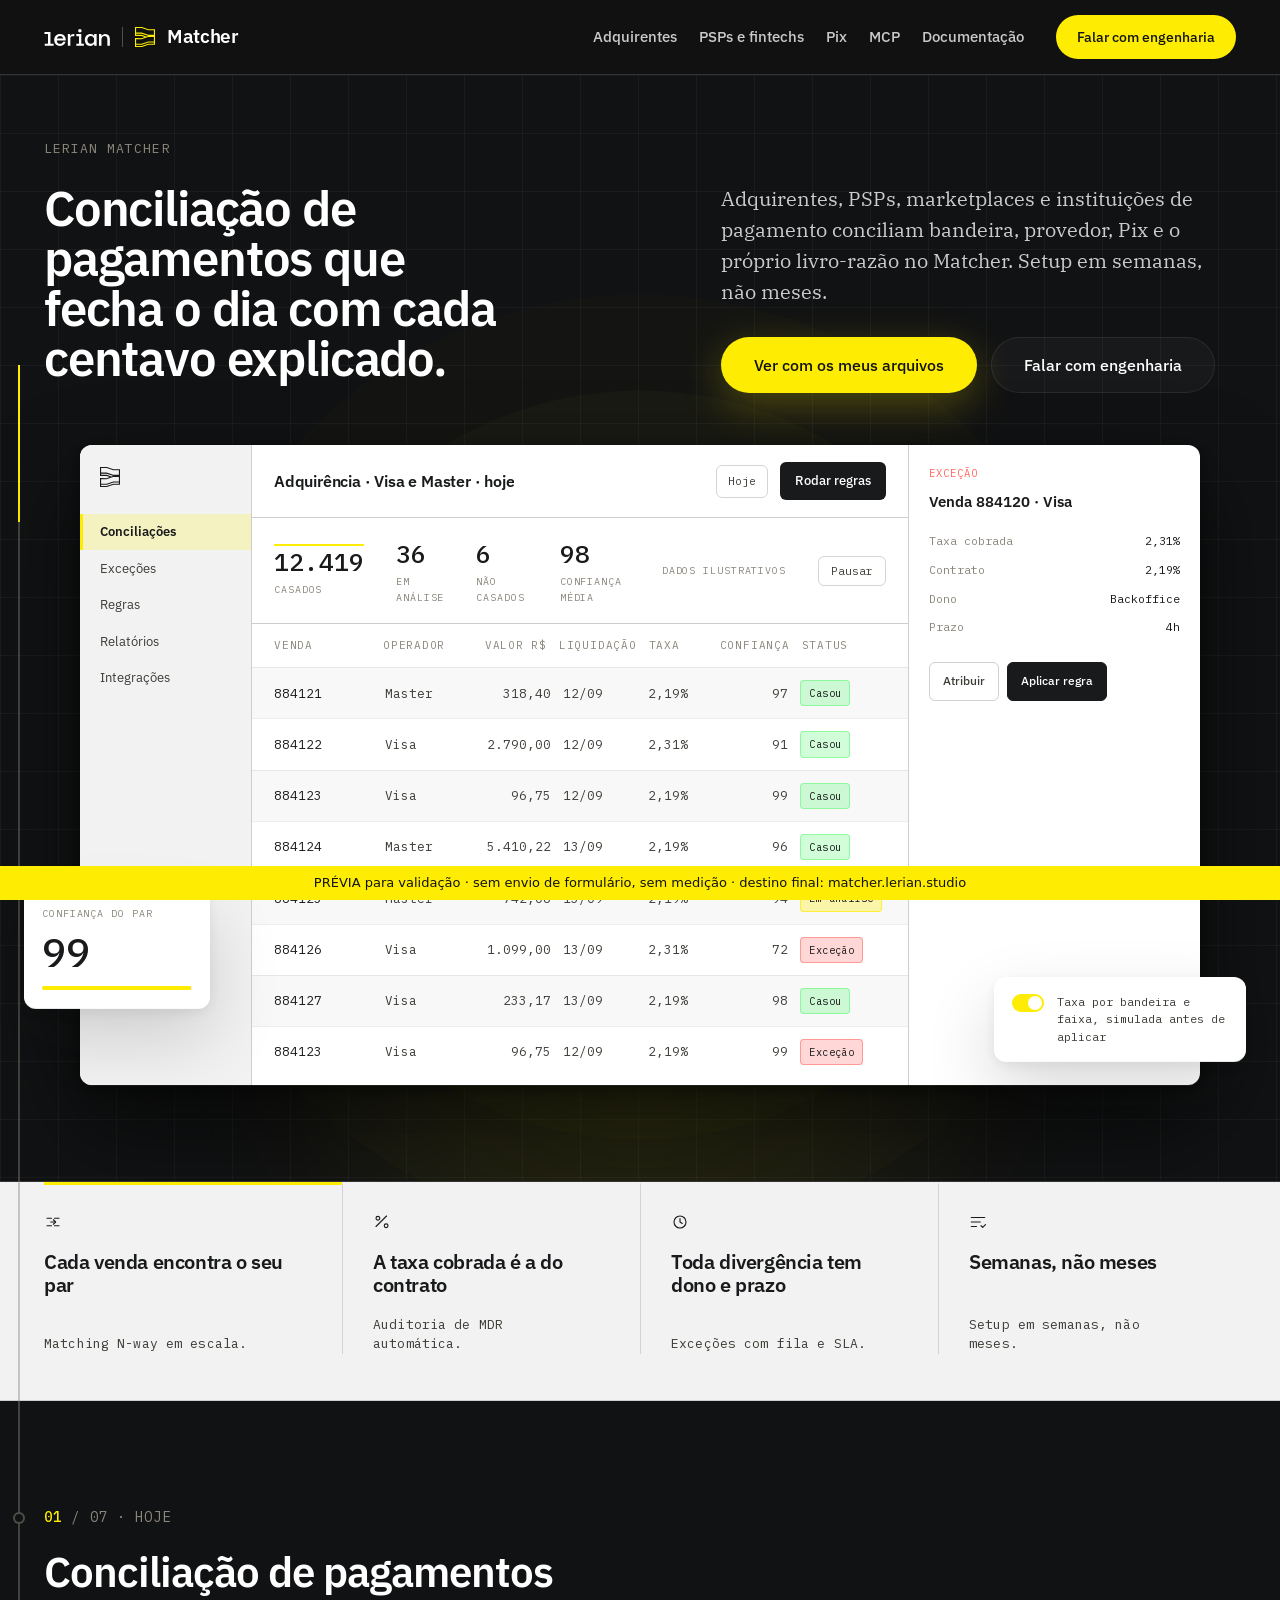
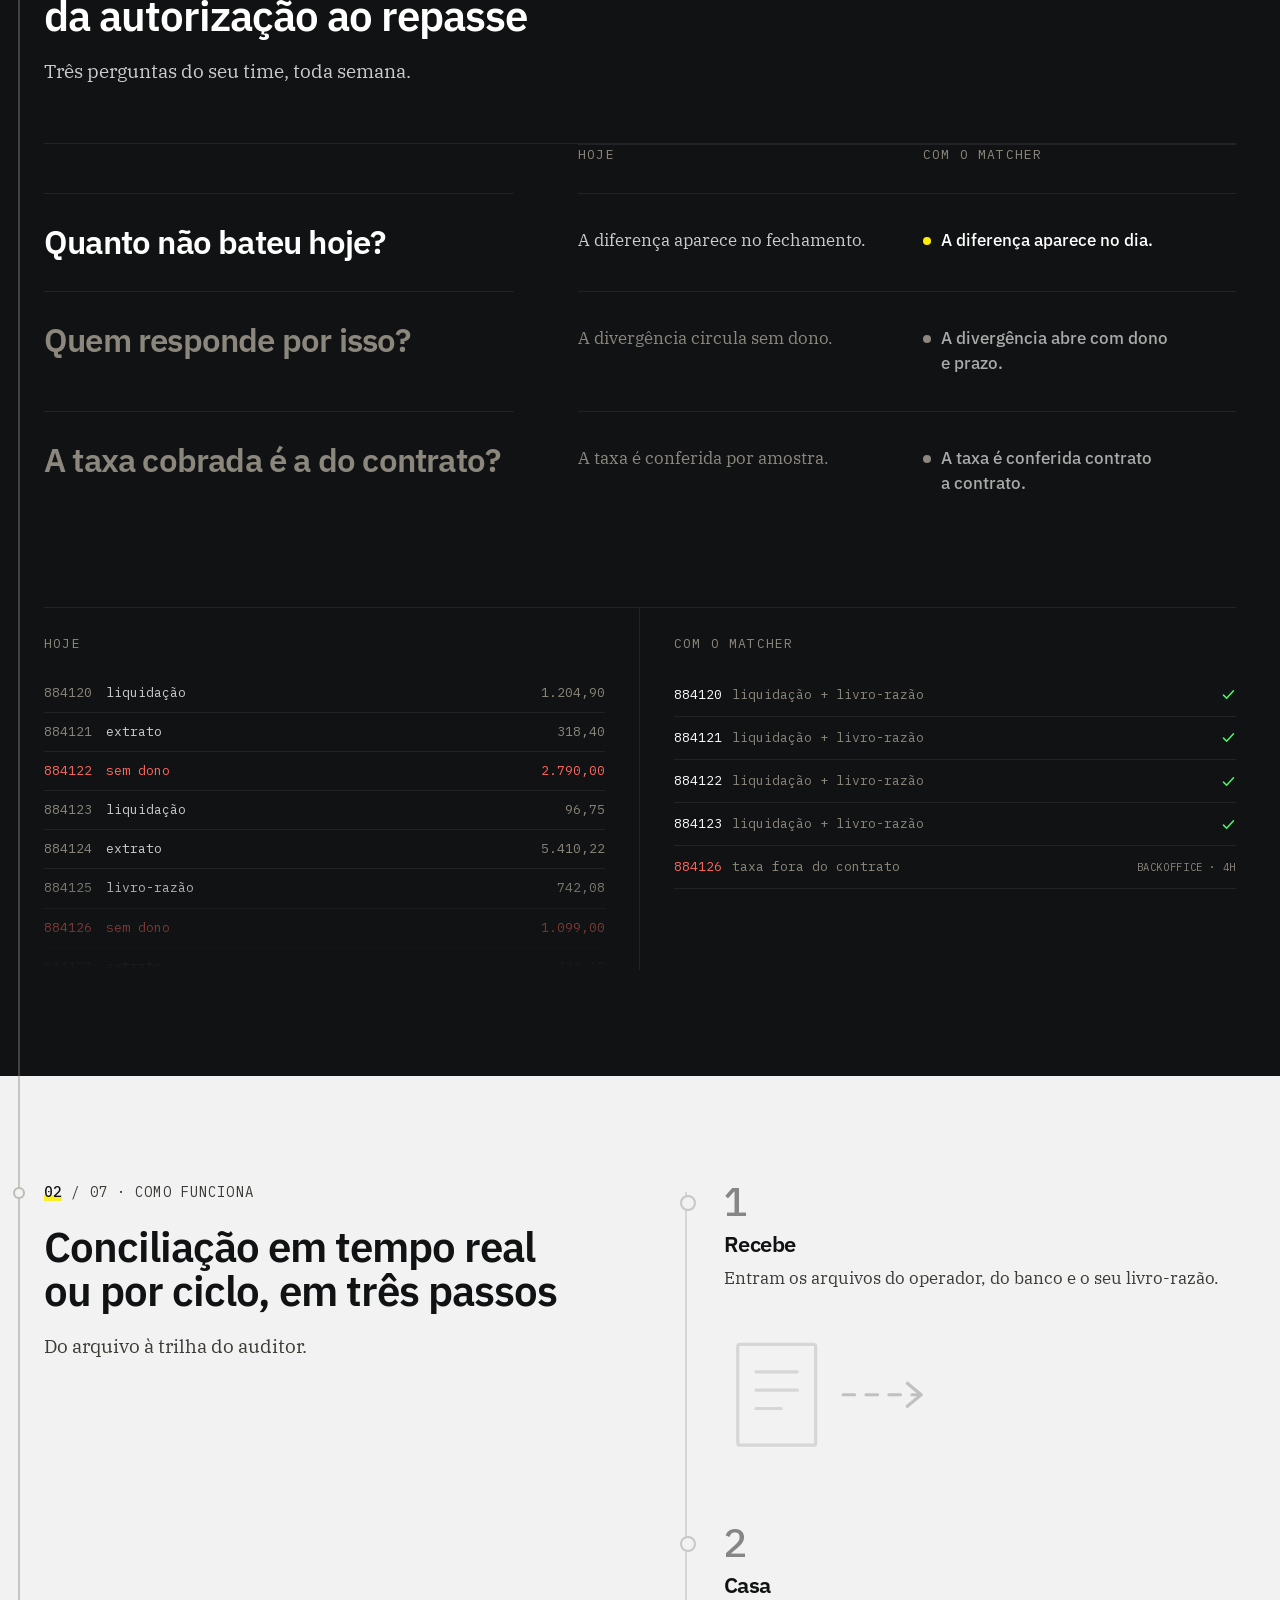
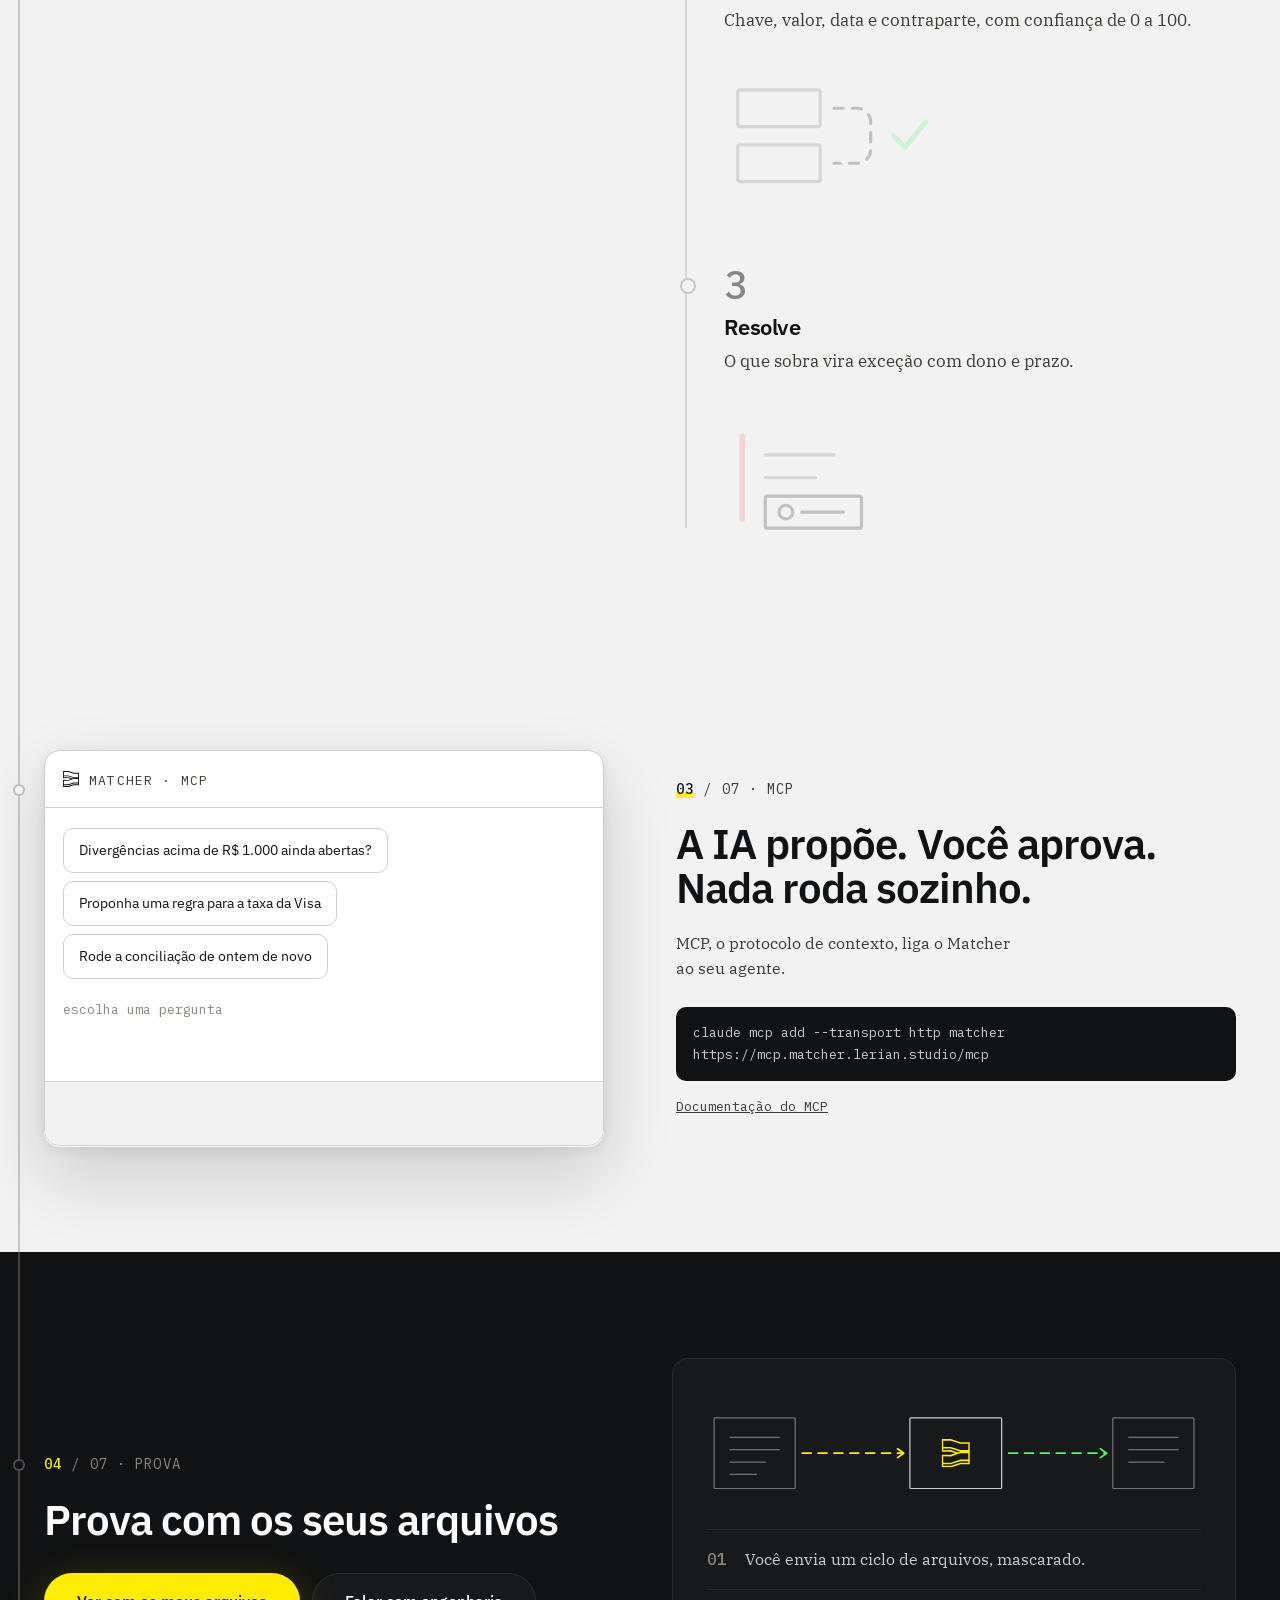
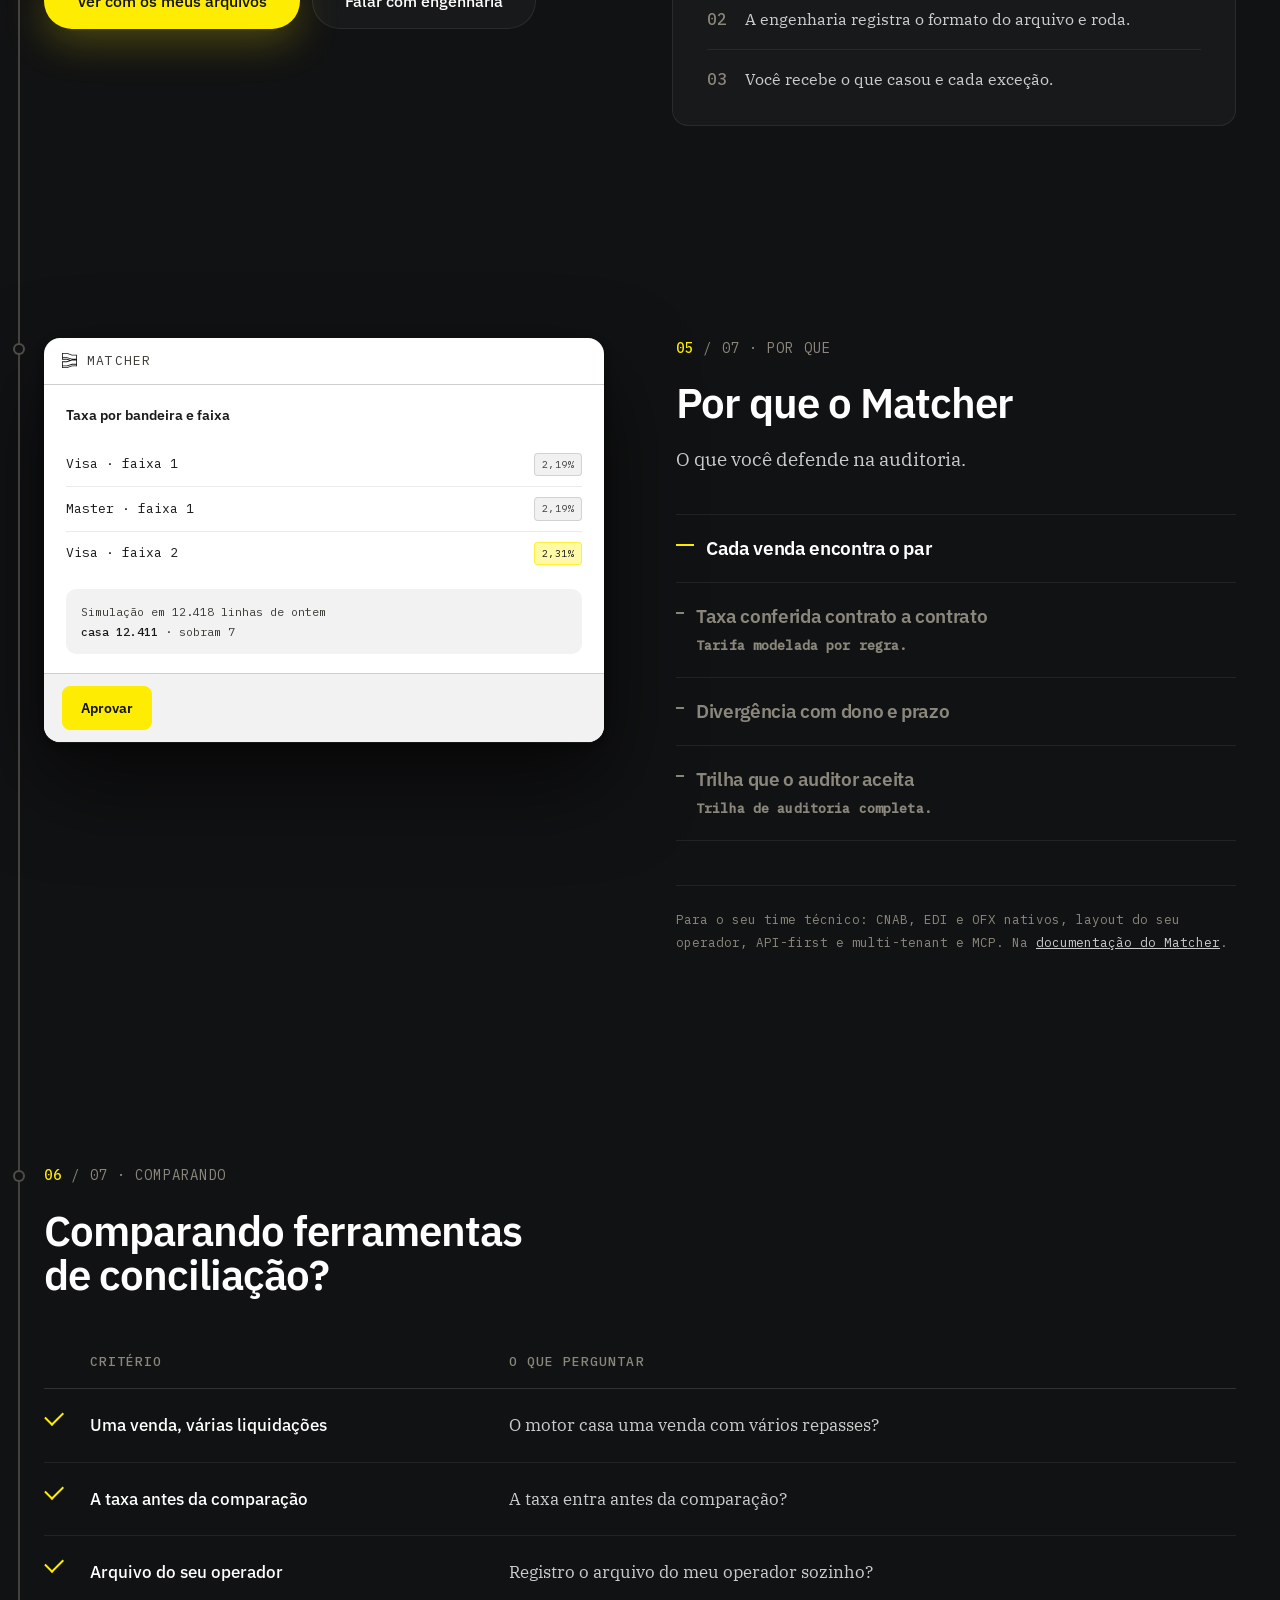
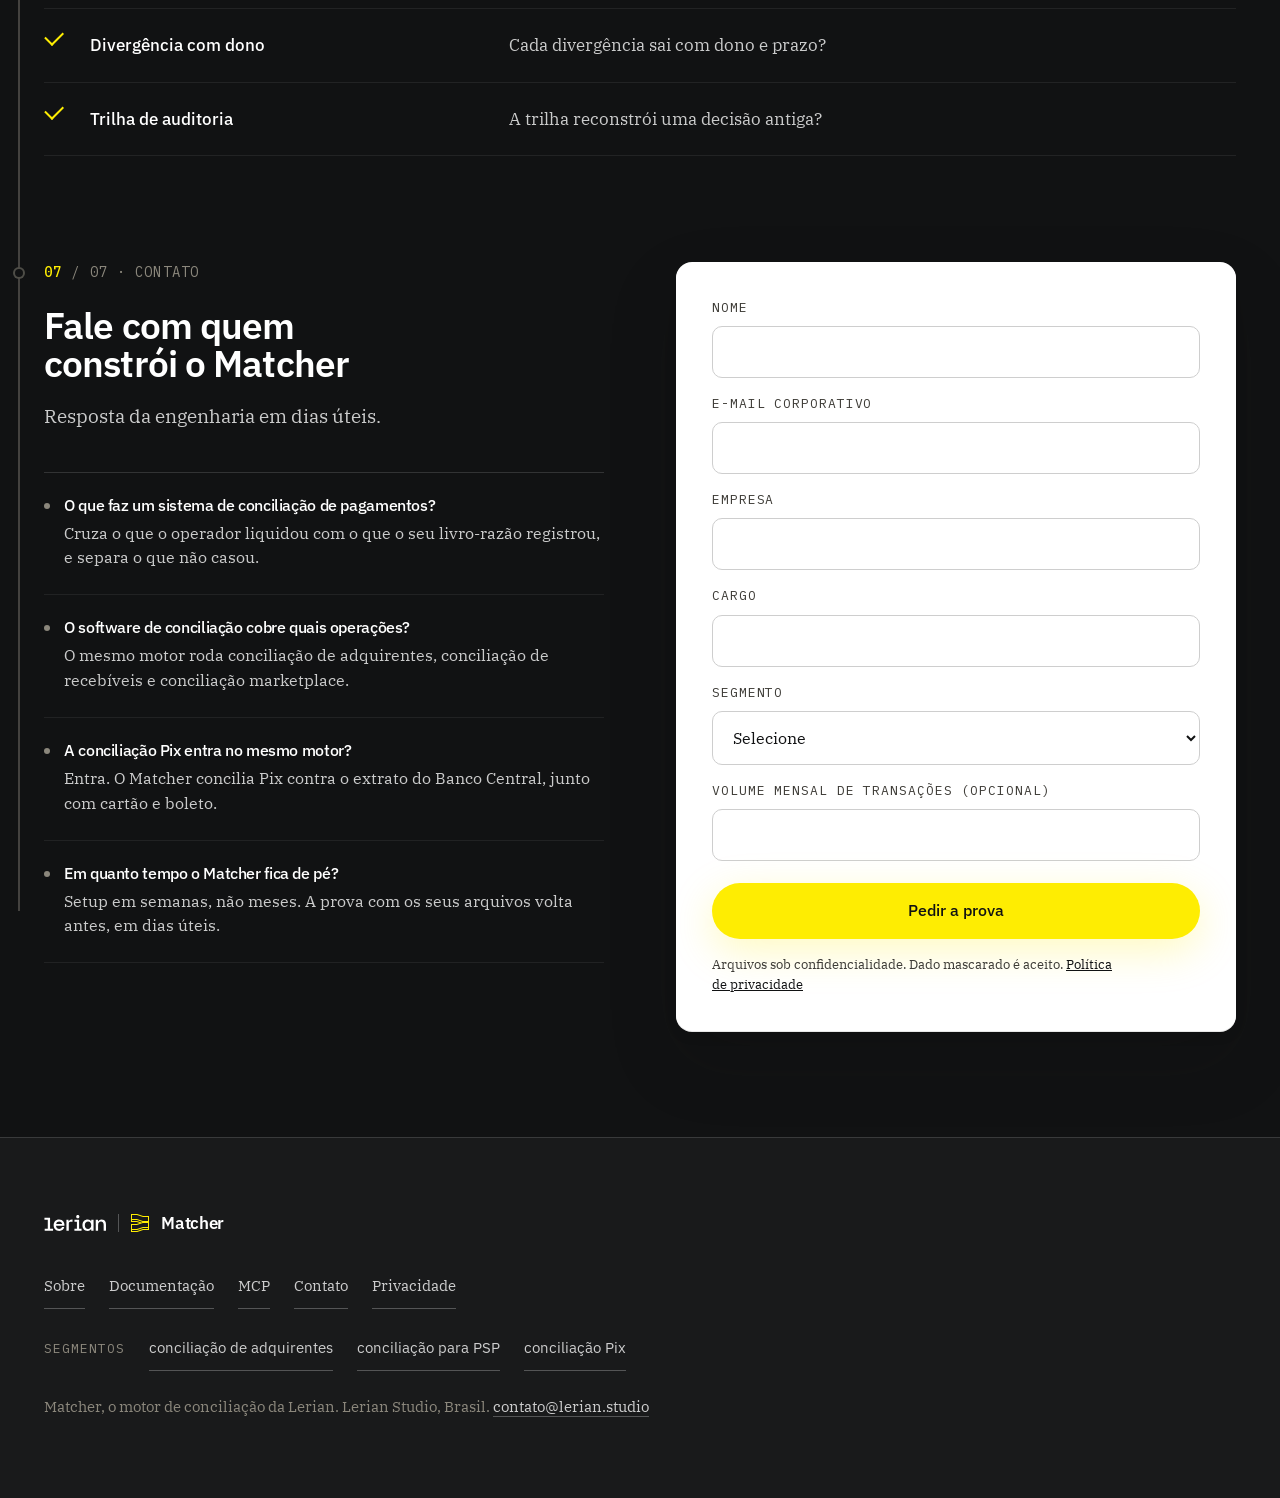
==== commit 5082e92c: "Matcher V7 pós-QA: prévia da oferta nova (4 páginas) Co-Authored-By: Claude Fable 5.1 <noreply@anthr" ====
--- a/oferta/index.html
+++ b/oferta/index.html
@@ -4,319 +4,220 @@
 <meta name="robots" content="noindex,nofollow">
 <meta charset="utf-8">
 <meta name="viewport" content="width=device-width, initial-scale=1">
-<title>Conciliação de pagamentos, adquirentes e Pix · Lerian</title>
-<meta name="description" content="Conciliação de pagamentos para adquirentes, subadquirentes, PSPs, marketplaces e instituições de pagamento. Bandeira, banco, SPI e ledger cruzados por regra, com tarifa modelada e exceção com dono e prazo.">
+<title>Conciliação de pagamentos | Matcher, da Lerian</title>
+<meta name="description" content="Conciliação de pagamentos no Matcher, da Lerian: bandeira, provedor, SPI e ledger no mesmo motor, com MDR auditado. Peça a prova com os seus arquivos.">
 <link rel="canonical" href="https://matcher.lerian.studio/">
+<link rel="icon" type="image/svg+xml" href="./favicon-matcher.svg">
 <meta property="og:type" content="website">
-<meta property="og:site_name" content="Conciliação Lerian">
+<meta property="og:site_name" content="Matcher, da Lerian">
 <meta property="og:locale" content="pt_BR">
 <meta property="og:url" content="https://matcher.lerian.studio/">
-<meta property="og:title" content="Conciliação de pagamentos, adquirentes e Pix · Lerian">
-<meta property="og:description" content="Conciliação de pagamentos para adquirentes, subadquirentes, PSPs, marketplaces e instituições de pagamento. Bandeira, banco, SPI e ledger cruzados por regra.">
+<meta property="og:title" content="Conciliação de pagamentos | Matcher, da Lerian">
+<meta property="og:description" content="Conciliação de pagamentos no Matcher, da Lerian: bandeira, provedor, SPI e ledger no mesmo motor, com MDR auditado. Peça a prova com os seus arquivos.">
 <meta property="og:image" content="https://matcher.lerian.studio/og-conciliacao.png">
 <meta property="og:image:width" content="1200">
 <meta property="og:image:height" content="630">
 <meta name="twitter:card" content="summary_large_image">
-<meta name="twitter:title" content="Conciliação de pagamentos, adquirentes e Pix · Lerian">
-<meta name="twitter:description" content="Conciliação de pagamentos para adquirentes, subadquirentes, PSPs, marketplaces e instituições de pagamento. Bandeira, banco, SPI e ledger cruzados por regra.">
+<meta name="twitter:title" content="Conciliação de pagamentos | Matcher, da Lerian">
+<meta name="twitter:description" content="Conciliação de pagamentos no Matcher, da Lerian: bandeira, provedor, SPI e ledger no mesmo motor, com MDR auditado. Peça a prova com os seus arquivos.">
 <meta name="twitter:image" content="https://matcher.lerian.studio/og-conciliacao.png">
 <link rel="preload" href="./fonts/ibm-plex-serif-400-latin.woff2" as="font" type="font/woff2" crossorigin>
 <link rel="preload" href="./fonts/ibm-plex-sans-400-latin.woff2" as="font" type="font/woff2" crossorigin>
 <link rel="preload" href="./fonts/ibm-plex-mono-400-latin.woff2" as="font" type="font/woff2" crossorigin>
-<style>@font-face{font-family:"Plex Sans";src:url("./fonts/ibm-plex-sans-400-latin.woff2") format("woff2");font-weight:400;font-style:normal;font-display:swap}
-@font-face{font-family:"Plex Sans";src:url("./fonts/ibm-plex-sans-500-latin.woff2") format("woff2");font-weight:500;font-style:normal;font-display:swap}
-@font-face{font-family:"Plex Mono";src:url("./fonts/ibm-plex-mono-400-latin.woff2") format("woff2");font-weight:400;font-style:normal;font-display:swap}
-@font-face{font-family:"Plex Mono";src:url("./fonts/ibm-plex-mono-500-latin.woff2") format("woff2");font-weight:500;font-style:normal;font-display:swap}
-@font-face{font-family:"Plex Serif";src:url("./fonts/ibm-plex-serif-400-latin.woff2") format("woff2");font-weight:400;font-style:normal;font-display:swap}
-@font-face{font-family:"Plex Serif";src:url("./fonts/ibm-plex-serif-500-latin.woff2") format("woff2");font-weight:500;font-style:normal;font-display:swap}
-
-:root{
---ink:#0C0D0E;--ink-2:#161718;--paper:#F2F2F2;--paper-2:#E6E4DE;
---text:#F2F2F2;--text-dark:#111213;--muted:#8B877C;
---volt:#FEED02;--exception:#C03833;--match:#2F8F5B;
---rule:rgba(242,242,242,.13);--rule-2:rgba(242,242,242,.07);
---soft:rgba(242,242,242,.78);--soft-dark:rgba(17,18,19,.72)}
-
-*{box-sizing:border-box;margin:0;padding:0}
-html{font-size:clamp(15px,1vw,16px);-webkit-text-size-adjust:100%}
-body{background:var(--ink);color:var(--text);font-family:"Plex Sans",system-ui,sans-serif;font-size:17px;line-height:1.55;-webkit-font-smoothing:antialiased}
-a{color:inherit}
-img{max-width:100%}
-.wrap{max-width:1256px;margin:0 auto;padding:0 32px}
-h1,h2,h3,h4{font-family:"Plex Serif",Georgia,serif;font-weight:400;line-height:1.05;letter-spacing:-.01em}
-h1{font-size:clamp(2.4rem,5vw,4.4rem)}
-h2{font-size:clamp(1.8rem,3vw,2.6rem)}
-h3{font-size:1.25rem}
-.mono{font-family:"Plex Mono",ui-monospace,monospace}
-.lbl{font-family:"Plex Mono",ui-monospace,monospace;font-size:12px;letter-spacing:.08em;text-transform:uppercase;color:var(--muted)}
-.btn{display:inline-block;border-radius:2px;padding:14px 22px;font-weight:500;font-size:16px;text-decoration:none;border:1px solid transparent;cursor:pointer;font-family:inherit;line-height:1.2}
-.btn-volt{background:var(--volt);color:#111213}
-.link-sec{font-size:16px;color:var(--muted);text-decoration:none;border-bottom:1px solid rgba(242,242,242,.26);padding-bottom:2px}
-.skip{position:absolute;left:-9999px}
-.skip:focus{left:16px;top:10px;background:var(--volt);color:#111213;padding:8px 12px;z-index:9}
-
-/* ---------- header ---------- */
-header{border-bottom:1px solid var(--rule);background:var(--ink)}
-.nav{display:flex;align-items:center;gap:28px;min-height:68px}
-.brand{font-family:"Plex Serif",Georgia,serif;font-weight:500;font-size:20px;text-decoration:none}
-.nav ul{list-style:none;display:flex;gap:22px;margin-left:auto}
-.nav a.nl{font-size:15px;font-weight:500;text-decoration:none;color:var(--soft)}
-.nav a.nl:hover,.nav a.nl:focus{color:var(--volt)}
-.nav .btn{padding:9px 16px;font-size:14px}
-
-/* ---------- herói e console ---------- */
-.hero{padding:64px 0 72px;border-bottom:1px solid var(--rule)}
-.hero-grid{display:grid;grid-template-columns:minmax(0,1fr) minmax(0,1.06fr);column-gap:72px;row-gap:0;align-items:start}
-.hero-txt{grid-column:1;grid-row:1}
-.hero-grid>.console-frame{grid-column:2;grid-row:1/span 2}
-.hero-cta-wrap{grid-column:1;grid-row:2;align-self:start}
-.hero p.lead{font-size:19px;color:var(--soft);margin:22px 0 30px;max-width:30em}
-.hero-cta{display:flex;align-items:center;gap:24px;flex-wrap:wrap}
-.hero-cta-wrap{margin-top:30px}
-.odo{margin-top:34px;display:flex;align-items:baseline;gap:12px;border-top:1px solid var(--rule);padding-top:16px}
-.odo .n{font-family:"Plex Mono",monospace;font-weight:500;font-size:34px;color:var(--volt);font-variant-numeric:tabular-nums;transition:opacity .24s ease-out}
-.odo .n.tick{opacity:.55}
-
-/* moldura própria do console: medianiz maior, régua de ciclo no topo */
-.console-frame{border:1px solid var(--rule);border-radius:2px;padding:14px;background:var(--ink)}
-.regua{display:flex;align-items:center;gap:10px;font-family:"Plex Mono",monospace;font-size:11px;color:var(--muted);letter-spacing:.06em;text-transform:uppercase;padding-bottom:10px}
-.regua .barra{flex:1;height:7px;border-left:1px solid rgba(242,242,242,.26);border-right:1px solid rgba(242,242,242,.26);border-bottom:1px solid rgba(242,242,242,.26);position:relative}
-.regua .barra i{position:absolute;top:0;bottom:0;width:1px;background:rgba(242,242,242,.26)}
-.regua .barra i.a{left:25%}.regua .barra i.b{left:50%}.regua .barra i.c{left:75%}
-.regua .barra u{position:absolute;top:-3px;bottom:-3px;width:2px;background:var(--volt);left:62%;text-decoration:none}
-.console{background:var(--ink-2);border:1px solid var(--rule);border-radius:2px}
-.console-top{display:flex;align-items:center;gap:8px;padding:10px 12px;border-bottom:1px solid var(--rule);flex-wrap:wrap}
-.tab{font-family:"Plex Mono",monospace;font-size:12px;padding:6px 10px;border:1px solid rgba(242,242,242,.26);border-radius:2px;background:transparent;color:var(--muted);cursor:pointer}
-.tab[aria-selected="true"]{color:#111213;background:var(--volt);border-color:var(--volt)}
-.console-top .right{margin-left:auto}
-.cols{display:grid;grid-template-columns:1fr 1fr;gap:1px;background:var(--rule);align-content:start;min-height:446px}
-.col{background:var(--ink-2);padding:10px 0 4px;min-width:0}
-.col h4{font-family:"Plex Mono",monospace;font-size:12px;font-weight:500;letter-spacing:.06em;text-transform:uppercase;color:var(--muted);padding:0 12px 8px;min-height:2.4em}
-.row{display:grid;grid-template-columns:1fr auto;gap:8px;padding:6px 12px;font-family:"Plex Mono",monospace;font-size:12.5px;border-top:1px solid var(--rule-2);transition:opacity .24s ease-out,transform .24s ease-out}
-.row .k{color:var(--soft);white-space:nowrap;overflow:hidden;text-overflow:ellipsis}
-.row .v{color:var(--text);font-variant-numeric:tabular-nums;text-align:right}
-.row .d{color:var(--muted);font-size:11px}
-.row.matched{border-left:2px solid var(--match);background:rgba(47,143,91,.12)}
-.row.gone{opacity:0;transform:translateY(4px)}
-.exc{border-top:1px solid var(--rule);padding:12px}
-.exc h4{font-family:"Plex Mono",monospace;font-size:12px;font-weight:500;letter-spacing:.06em;text-transform:uppercase;color:var(--exception);margin-bottom:8px}
-.exc-row{display:grid;grid-template-columns:1fr auto;gap:10px;font-family:"Plex Mono",monospace;font-size:12.5px;padding:7px 0 7px 10px;border-top:1px solid var(--rule-2);border-left:2px solid var(--exception);transition:opacity .32s ease-out,transform .32s ease-out}
-.exc-row .m{color:rgba(192,56,51,.95)}
-.exc-row .o{color:var(--muted);font-size:11px;text-align:right}
-.console-foot{display:flex;gap:16px;align-items:center;padding:9px 12px;border-top:1px solid var(--rule);font-family:"Plex Mono",monospace;font-size:11px;color:var(--muted)}
-.console-foot button{margin-left:auto}
-
-/* ---------- tira ---------- */
-.tira{background:var(--ink-2);border-bottom:1px solid var(--rule)}
-.tira .wrap{display:flex;flex-wrap:wrap;gap:10px 24px;padding-top:16px;padding-bottom:16px;font-size:14px;color:var(--muted)}
-.tira a{color:var(--soft);text-decoration:none;border-bottom:1px solid rgba(242,242,242,.26)}
-.tira span.sep{color:rgba(242,242,242,.26)}</style>
-<link rel="stylesheet" href="./styles-oferta.css?v=2">
-<!-- Tracking. GA4 e Google Ads com defer; loader do RD com defer (o handler do
-     formulário lê os cookies rdtrk e __trf.src que ele grava). -->
+<style>:root{--paper:#FFFFFF;--paper-alt:#F2F2F2;--ink:#191A1B;--ink-deep:#111213;--spark:#FEED02;--gray-dark:#3E3C37;--gray-mid:#8B877C;--rule-p:#CECECE;--green:#50F769;--red:#FF6760;--blue:#2ED8FE;--rule:rgba(255,255,255,.14);--rule-2:rgba(255,255,255,.07);--soft:rgba(255,255,255,.78);--soft-dark:#3E3C37;--vidro:rgba(255,255,255,.03);--vidro-alto:rgba(255,255,255,.055);--vidro-linha:rgba(255,255,255,.08);--sans:"Plex Sans",Helvetica Neue,Arial,sans-serif;--mono:"Plex Mono",ui-monospace,monospace;--e:cubic-bezier(.2,.8,.2,1);--sh:0 1px 0 rgba(255,255,255,.05),0 2px 10px rgba(0,0,0,.4),0 28px 64px rgba(0,0,0,.55);--sh-alta:0 1px 0 rgba(255,255,255,.08),0 4px 14px rgba(0,0,0,.45),0 40px 88px rgba(0,0,0,.6);--sh-p:0 1px 0 rgba(255,255,255,.9),0 4px 14px rgba(17,18,19,.07),0 30px 70px rgba(17,18,19,.16);--sh-spark:0 12px 40px rgba(254,237,2,.25)}*{box-sizing:border-box;margin:0;padding:0}html{font-size:clamp(15px,1vw,16px);-webkit-text-size-adjust:100%;overflow-x:clip}body{position:relative;counter-reset:bloco;background:var(--ink);color:var(--paper);font-family:"Plex Serif",Georgia,serif;font-size:18px;line-height:1.55;-webkit-font-smoothing:antialiased;overflow-x:clip}a{color:inherit}img{max-width:100%}.wrap{max-width:1256px;margin:0 auto;padding:0 32px;position:relative}h1,h2,h3,h4{font-family:var(--sans);font-weight:600;line-height:1.03;letter-spacing:-.024em;text-wrap:balance;hyphens:none}h1{font-size:clamp(2.4rem,4.4vw,60px)}h2{font-size:clamp(2rem,3.5vw,48px)}h3{font-size:1.18rem;font-weight:500}p{max-width:60ch;text-wrap:pretty;hyphens:none}:focus-visible{outline:2px solid var(--spark);outline-offset:3px}.lbl{font-family:var(--mono);font-size:13px;letter-spacing:.08em;text-transform:uppercase;color:var(--gray-mid)}.btn{display:inline-flex;align-items:center;justify-content:center;border-radius:999px;padding:16px 32px;font-family:var(--sans);font-weight:500;font-size:16px;text-decoration:none;border:1px solid transparent;cursor:pointer;line-height:1.2;min-height:56px;transition:transform .24s var(--e),box-shadow .24s var(--e),border-color .24s var(--e),background-color .24s var(--e)}.btn:hover{transform:translateY(-2px)}.btn-spark{background:var(--spark);color:var(--ink-deep);box-shadow:var(--sh-spark)}.btn-spark:hover{box-shadow:0 18px 52px rgba(254,237,2,.34)}.btn-ghost{border-color:var(--vidro-linha);background:var(--vidro);color:var(--paper)}.btn-ghost:hover{border-color:var(--spark);background:var(--vidro-alto)}.btn-dark{border-color:rgba(25,26,27,.34);color:var(--ink-deep);background:transparent}.btn-dark:hover{border-color:var(--ink-deep);background:rgba(25,26,27,.04)}.skip{position:absolute;left:-9999px;display:inline-flex;align-items:center;min-height:44px}.skip:focus{left:16px;top:10px;display:inline-flex;align-items:center;min-height:44px;background:var(--spark);color:var(--ink-deep);padding:8px 16px;z-index:9}.ic{width:24px;height:24px;display:block;color:var(--spark)}header{border-bottom:1px solid var(--rule);background:rgba(17,18,19,.94);position:sticky;top:0;z-index:20}.nav{display:flex;align-items:center;gap:26px;min-height:74px}.brand{display:flex;align-items:center;gap:12px;min-height:44px;text-decoration:none}.brand .wm{height:17px;width:auto;display:block}.brand .sep{width:1px;height:20px;background:rgba(255,255,255,.26)}.brand .mi{height:20px;width:20px;color:var(--spark)}.brand .pn{font-family:var(--sans);font-weight:600;font-size:19px;letter-spacing:-.02em}.nav ul{list-style:none;display:flex;gap:10px;margin-left:auto}.nav a.nl{display:inline-flex;align-items:center;justify-content:center;min-height:44px;min-width:32px;padding:0 6px;font-family:var(--sans);font-size:15px;font-weight:500;text-decoration:none;color:var(--soft)}.nav a.nl:hover,.nav a.nl:focus{color:var(--paper)}.nav a.nl[aria-current="page"]{color:var(--paper);box-shadow:inset 0 -1px 0 var(--rule)}.nav ul li{display:flex;align-items:center}.vh{position:absolute;width:1px;height:1px;overflow:hidden;clip-path:inset(50%);white-space:nowrap}.nav .btn{padding:11px 20px;font-size:14px;min-height:44px;box-shadow:none}.hero{padding:64px 0 96px;border-bottom:1px solid var(--rule);background:var(--ink-deep);position:relative;overflow:hidden}.hero::before{content:"";position:absolute;inset:0;background-image:linear-gradient(rgba(255,255,255,.04) 1px,transparent 1px),linear-gradient(90deg,rgba(255,255,255,.04) 1px,transparent 1px);background-size:58px 58px;pointer-events:none;z-index:0}.hero::after{content:"";position:absolute;left:50%;top:26%;width:1180px;height:1180px;max-width:120vw;margin-left:-590px;border-radius:50%;background:radial-gradient(closest-side,rgba(254,237,2,.13),rgba(254,237,2,.04) 52%,rgba(254,237,2,0) 76%);filter:blur(40px);pointer-events:none;z-index:0}.cursor{position:absolute;left:0;top:0;width:400px;height:400px;margin:-200px 0 0 -200px;border-radius:50%;background:radial-gradient(closest-side,rgba(255,255,255,.06),rgba(255,255,255,0) 70%);opacity:0;transition:opacity .4s var(--e);pointer-events:none;z-index:1;will-change:transform}.hero.viva .cursor{opacity:1}.hero-txt{position:relative;z-index:3;display:grid;grid-template-columns:minmax(0,1.08fr) minmax(0,.92fr);column-gap:72px;align-items:start}.hero .eyebrow{display:block;grid-column:1/-1;margin-bottom:24px}.hero h1{grid-column:1;grid-row:2/4;clip-path:inset(0 0 -12% 0);font-size:clamp(2.3rem,3.8vw,52px);max-width:17ch;align-self:start}.hero p.lead{grid-column:2;grid-row:2;font-size:20px;color:var(--soft);margin:0 0 30px;max-width:44ch}.hero-cta{grid-column:2;grid-row:3;display:flex;align-items:center;gap:14px;flex-wrap:wrap;align-self:start}.liga{display:block;grid-column:2;grid-row:4;width:100%;max-width:360px;height:12px;margin-top:34px;color:var(--spark);overflow:visible}.liga path{stroke-dasharray:212;stroke-dashoffset:212;animation:liga 3.2s ease-in-out infinite}@keyframes liga{0%{stroke-dashoffset:212;stroke:var(--spark)}55%{stroke-dashoffset:0;stroke:var(--spark)}70%,100%{stroke-dashoffset:0;stroke:var(--green)}}.js .hero h1{animation:sobe-clip .85s var(--e) both}.js .hero .eyebrow{animation:sobe .6s var(--e) both}.js .hero p.lead{animation:sobe .7s var(--e) .08s both}.js .hero-cta{animation:sobe .7s var(--e) .16s both}.js .hero .liga{animation:sobe .7s var(--e) .24s both}.js .scene{animation:sobe-cena 1s var(--e) .12s both}@keyframes sobe-clip{from{clip-path:inset(0 0 100% 0);opacity:0;transform:translateY(14px)}to{clip-path:inset(0 0 -12% 0);opacity:1;transform:none}}@keyframes sobe{from{opacity:0;transform:translateY(12px)}to{opacity:1;transform:none}}@keyframes sobe-cena{from{opacity:0;transform:translateY(26px) scale(.99)}to{opacity:1;transform:none}}.scene-wrap{margin-top:52px;z-index:2}.scene{position:relative;width:min(1120px,100%);margin:0 auto}.glow{position:absolute;left:50%;top:50%;width:126%;height:150%;transform:translate(-50%,-50%);pointer-events:none;opacity:.6}.app{position:relative;z-index:2;display:grid;grid-template-columns:172px minmax(0,1fr) 292px;height:640px;background:var(--paper);color:var(--ink);border-radius:12px;box-shadow:var(--sh-alta);overflow:hidden;will-change:transform}.side{background:var(--paper-alt);border-right:1px solid var(--rule-p);padding:20px 0;display:flex;flex-direction:column;gap:1px}.side .si{width:20px;height:20px;color:var(--ink);margin:2px 0 26px 20px}.sn{font-family:var(--sans);font-size:13px;line-height:1.2;color:var(--gray-dark);padding:10px 20px}.sn.on{color:var(--ink);font-weight:600;background:rgba(254,237,2,.2);box-shadow:inset 3px 0 0 var(--spark)}.main{display:flex;flex-direction:column;min-width:0}.top{display:flex;align-items:center;gap:12px;padding:17px 22px;border-bottom:1px solid var(--rule-p)}.top .tt{font-family:var(--sans);font-weight:600;font-size:16px;letter-spacing:-.012em;margin-right:auto;white-space:nowrap;overflow:hidden;text-overflow:ellipsis}.top .per{font-family:var(--mono);font-size:11px;color:var(--gray-dark);border:1px solid rgba(25,26,27,.18);border-radius:6px;padding:7px 11px;white-space:nowrap}.top .run{font-family:var(--sans);font-weight:500;font-size:13px;background:var(--ink);color:var(--paper);border-radius:6px;padding:9px 15px;white-space:nowrap}.kpi{display:flex;align-items:center;gap:32px;padding:18px 22px;border-bottom:1px solid var(--rule-p)}.kpi>div{padding-top:5px}.kpi>div:first-child{box-shadow:inset 0 3px 0 -1px var(--spark)}.kpi b{display:block;font-family:var(--mono);font-weight:500;font-size:25px;line-height:1;color:var(--ink);font-variant-numeric:tabular-nums}.kpi i{display:block;margin-top:8px;font-family:var(--mono);font-style:normal;font-size:10px;letter-spacing:.09em;text-transform:uppercase;color:var(--gray-mid)}.kpi .ilu{margin-left:auto;white-space:nowrap;font-family:var(--mono);font-size:10px;letter-spacing:.09em;text-transform:uppercase;color:var(--gray-mid)}.pz{font-family:var(--mono);font-size:11px;color:var(--gray-dark);background:transparent;border:1px solid rgba(25,26,27,.18);border-radius:6px;padding:7px 12px;cursor:pointer}.pz:hover{border-color:var(--ink);color:var(--ink)}.fio{position:absolute;left:max(14px,calc(50% - 622px));width:2px;background:rgba(139,135,124,.42);z-index:1;pointer-events:none;opacity:0;transition:opacity .5s var(--e)}.fio.pronto{opacity:1}.fio .enche{position:absolute;left:0;top:0;width:2px;height:var(--f,0);background:var(--spark)}.fio .no{position:absolute;left:-5px;width:12px;height:12px;border-radius:50%;background:var(--ink-deep);border:2px solid rgba(139,135,124,.5);transition:background-color .35s var(--e),border-color .35s var(--e),box-shadow .35s var(--e)}.fio .no.claro{background:var(--paper-alt)}.fio .no.aceso{background:var(--spark);border-color:var(--spark);box-shadow:0 0 0 6px rgba(254,237,2,.16),0 0 22px rgba(254,237,2,.5)}@media (max-width:1024px){.fio{left:9px}}@media (max-width:768px){.fio{left:8px;width:1px}.fio .enche{width:1px}.fio .no{left:-5px;width:11px;height:11px}}@media (max-width:1240px){.scene{width:100%}.conf{left:-14px}.regra{right:-14px}}@media (max-width:1024px){.hero{padding:56px 0 80px}.hero-txt{display:block}.hero h1{max-width:18ch}.hero p.lead{max-width:none;margin:26px 0 34px}.liga{display:none}.nav{gap:16px}.nav ul{gap:16px}.nav a.nl{font-size:14px}.scene-wrap{margin-top:46px}.app{grid-template-columns:150px minmax(0,1fr);height:540px}.drw,.regra{display:none}.conf{left:-10px;bottom:60px;width:160px}.conf .cn{font-size:34px}.promessas .wrap>div{padding:24px 22px 0}.promessas .n{max-width:none}}@media (max-width:768px){body{font-size:17px}.wrap{padding:0 20px}h1{font-size:2.3rem}h2{font-size:1.95rem}.nav ul{display:none}.brand{margin-right:auto}.brand .pn{font-size:17px}.brand .wm{height:15px}.nav .btn{padding:9px 16px;font-size:13px;white-space:nowrap}.hero{padding:52px 0 72px}.hero p.lead{font-size:19px}.hero-cta .btn{width:100%}.cursor,.glow,.hero::after{display:none}.scene-wrap{margin-top:36px}.scene{width:100%}.conf,.regra,.side{display:none}.app{grid-template-columns:1fr;height:auto;box-shadow:0 20px 44px rgba(0,0,0,.5)}.top{padding:15px 16px}.top .tt{font-size:14px;white-space:normal}.top .per{display:none}.kpi{flex-wrap:wrap;gap:16px 22px;padding:15px 16px}.pz{margin-left:auto}.kpi b{font-size:20px}.kpi .ilu{display:none}.tr{padding:0 16px;gap:8px;grid-template-columns:1.25fr .95fr .9fr}.th.c1,.td.c1,.th.c3,.td.c3,.th.c4,.td.c4,.th.c5,.td.c5{display:none}.tbl .tr:nth-child(n+6){display:none}.td{font-size:11.5px;padding:11px 0}.promessas .wrap{grid-template-columns:repeat(2,1fr);padding-bottom:34px}.promessas .wrap>div{padding:22px 18px 22px;border-left:0;border-top:1px solid rgba(25,26,27,.14)}.promessas .wrap>div:first-child,.promessas .wrap>div:nth-child(2){border-top-width:3px;border-top-style:solid}.promessas .wrap>div:nth-child(2){border-top-color:transparent}.promessas .wrap>div:nth-child(odd){padding-left:0}.promessas .wrap>div:nth-child(even){padding-right:0}.promessas .ic.ip{margin-bottom:14px}.promessas .n{font-size:clamp(18px,4.8vw,21px);padding-bottom:14px}.promessas .ad{font-size:13px}}@media (max-width:430px){h1{font-size:2rem}.promessas .wrap>div{padding-left:14px;padding-right:14px}.promessas .wrap>div:nth-child(odd){padding-left:0}.promessas .wrap>div:nth-child(even){padding-right:0}.promessas .n{font-size:17px}.promessas .ad{font-size:13px}}@media (prefers-reduced-motion:reduce){*{transition:none !important;animation:none !important}.js .rv,.js .stg,.js .stg .b{opacity:1;transform:none}.js .tr{opacity:1;transform:none}.passos .trilho::after{transform:scaleY(1)}.passos>div .mini{opacity:.95;transform:none}.cmp td:first-child::before{transform:rotate(-45deg) scale(1)}.barra,.conf .bar i{transform:scaleX(1)}.rolo{transform:none}.js .cena2 .par2{opacity:1;transform:none}.perg li h3{color:var(--paper)}.perg .duo p{color:var(--soft)}.perg .duo p.b{color:var(--paper);opacity:1}.perg .duo p.b::before{background:var(--spark)}.fio .enche{height:100%}.liga path{stroke-dashoffset:0;stroke:var(--green)}.cursor{display:none}.btn:hover,.lev:hover,.pq:hover,.aprovar:hover{transform:none}}</style>
+<link rel="stylesheet" href="./styles-oferta.css?v=4">
+<script type="application/ld+json">[{"@context": "https://schema.org", "@type": "FAQPage", "mainEntity": [{"@type": "Question", "name": "O que faz um sistema de conciliação de pagamentos?", "acceptedAnswer": {"@type": "Answer", "text": "Cruza o que o operador liquidou com o que o seu livro-razão registrou, e separa o que não casou."}}, {"@type": "Question", "name": "O software de conciliação cobre quais operações?", "acceptedAnswer": {"@type": "Answer", "text": "O mesmo motor roda conciliação de adquirentes, conciliação de recebíveis e conciliação marketplace."}}, {"@type": "Question", "name": "A conciliação Pix entra no mesmo motor?", "acceptedAnswer": {"@type": "Answer", "text": "Entra. O Matcher concilia Pix contra o extrato do Banco Central, junto com cartão e boleto."}}, {"@type": "Question", "name": "Em quanto tempo o Matcher fica de pé?", "acceptedAnswer": {"@type": "Answer", "text": "Setup em semanas, não meses. A prova com os seus arquivos volta antes, em dias úteis."}}]}, {"@context": "https://schema.org", "@type": "Product", "name": "Matcher", "brand": {"@type": "Organization", "name": "Lerian", "url": "https://lerian.studio/", "email": "contato@lerian.studio", "address": {"@type": "PostalAddress", "addressCountry": "BR"}}, "category": "Software de conciliação de pagamentos", "url": "https://matcher.lerian.studio/", "description": "Conciliação de pagamentos no Matcher, da Lerian: bandeira, provedor, SPI e ledger no mesmo motor, com MDR auditado. Peça a prova com os seus arquivos."}]</script>
 </head>
 <body>
 
+<a class="skip" href="#live">Ir para o conteúdo</a>
 <header>
  <div class="wrap nav">
-  <a class="brand" href="./">Conciliação Lerian</a>
+  <a class="brand" href="./"><svg class="wm" viewBox="0 0 1090.88 280" role="img" aria-label="Lerian"><path fill="currentColor" d="M 619.42,29.69 C 619.42,45.12 608.55,57.62 591.49,57.62 C 574.43,57.62 563.56,45.11 563.56,29.69 C 563.56,14.27 574.42,1.76 591.48,1.76 C 608.54,1.76 619.41,14.27 619.41,29.69 L 619.41,29.69 L 619.42,29.69 M 158.64,242.4 L 158.64,275.94 L 12.13,275.94 L 12.13,242.39 L 60.49,242.39 C 63.65,242.39 66.22,239.82 66.22,236.66 L 66.22,87.77 C 66.22,84.61 63.65,82.04 60.49,82.04 L 7.85,82.04 L 7.85,47.73 L 106.18,47.73 L 106.18,236.67 C 106.18,239.83 108.75,242.40 111.91,242.40 L 158.65,242.40 L 158.64,242.4 M 168.85,179.86 L 168.85,179.86 C 168.86,122.05 205.62,80.79 262.66,80.79 C 337.74,80.79 357.99,140.0 357.99,172.71 C 357.99,177.73 357.62,182.89 356.86,188.15 L 213.25,188.15 C 212.23,188.15 211.42,189.0 211.46,190.02 C 211.88,199.84 216.44,245.02 265.29,245.02 C 286.93,245.02 307.61,235.65 313.9,211.11 L 354.59,211.11 C 348.02,247.59 317.47,278.19 268.32,278.19 C 206.14,278.19 168.85,238.38 168.85,179.86 M 314.47,158.39 L 314.48,158.40 L 314.48,158.40 C 315.57,158.40 316.43,157.44 316.26,156.36 C 312.89,135.16 298.06,113.57 264.18,113.57 C 244.18,113.57 217.69,125.11 213.20,156.39 C 213.04,157.45 213.9,158.41 214.98,158.41 L 314.47,158.39 M 867.2,83.16 L 867.2,83.16 C 867.2,83.16 867.2,83.16 867.2,83.16 L 867.2,83.16 M 826.87,83.16 L 867.2,83.16 L 867.2,275.99 L 826.88,275.99 L 826.88,251.46 C 826.88,248.37 822.96,247.05 821.09,249.51 C 820.91,249.74 820.74,249.98 820.56,250.22 L 820.56,250.22 C 820.56,250.22 820.56,250.24 820.56,250.24 L 820.56,250.24 C 820.45,250.40 820.33,250.56 820.21,250.71 C 812.29,261.27 799.53,278.24 763.97,278.24 C 703.14,278.24 672.78,231.91 672.78,179.54 C 672.78,118.12 713.15,80.82 763.95,80.82 C 800.68,80.82 812.39,96.55 820.59,107.57 L 821.08,108.23 C 822.94,110.72 826.89,109.41 826.89,106.30 L 826.89,83.16 L 826.87,83.16 M 770.75,115.48 C 740.72,115.48 714.61,137.46 714.61,179.53 C 714.61,216.53 735.92,243.96 770.75,243.96 C 800.57,243.96 826.89,222.28 826.89,180.28 L 826.89,180.28 C 826.89,143.29 805.53,115.48 770.75,115.48 M 1063.39,101.7 C 1077.81,115.76 1085.03,138.37 1085.03,169.5 L 1085.03,275.75 L 1043.97,275.75 L 1043.97,171.76 C 1043.97,127.78 1021.62,115.62 998.01,115.62 C 966.02,115.62 946.41,138.84 946.41,178.54 L 946.41,275.75 L 905.73,275.75 L 905.73,83.15 L 945.66,83.15 L 945.66,108.22 C 945.66,111.33 949.61,112.62 951.48,110.14 C 960.03,98.74 978.20,80.62 1007.46,80.62 C 1045.01,80.62 1063.21,101.5 1063.39,101.7 L 1063.39,101.7 M 657.42,275.94 L 657.41,275.94 L 532.38,275.94 L 532.38,242.39 L 570.52,242.39 C 573.68,242.39 576.25,239.82 576.25,236.66 L 576.25,123.18 C 576.25,120.02 573.68,117.45 570.52,117.45 L 532.98,117.45 L 532.98,83.14 L 614.32,83.14 L 614.32,236.67 C 614.32,239.83 616.89,242.4 620.05,242.4 C 620.05,242.4 657.42,242.4 657.42,242.4 L 657.42,242.4 L 657.42,275.94 M 499.27,119.27 C 499.27,119.40 499.17,119.5 499.04,119.5 L 499.04,119.5 C 499.04,119.5 462.73,119.5 462.73,119.5 C 434.05,119.5 434.08,144.49 434.09,163.12 C 434.09,163.58 434.09,164.04 434.09,164.49 L 434.09,275.73 C 434.09,275.86 433.99,275.96 433.86,275.96 L 392.85,275.96 C 392.72,275.96 392.62,275.86 392.62,275.73 L 392.62,83.27 C 392.62,83.14 392.72,83.04 392.85,83.04 L 429.34,83.04 C 429.47,83.04 429.57,83.14 429.57,83.27 L 429.57,107.3 C 429.57,111.35 434.81,112.95 437.06,109.58 C 437.28,109.26 437.49,108.94 437.71,108.61 C 445.89,96.36 456.42,80.59 490.22,80.59 L 499.27,80.59 L 499.27,119.27 L 499.27,119.27"/></svg><span class="sep"></span><svg class="mi" viewBox="0 0 64 64" aria-hidden="true" focusable="false"><path fill="currentColor" d="M20.57 28.40L31.29 32.00L20.57 35.60L3.60 35.40L0 35.35V63.99H21.61L22.15 63.82L43.01 57.04H64V6.96H43.01L22.15 0.18L21.61 0.00H0V28.65L20.57 28.40ZM21.13 24.84L3.55 25.05V21.49H3.60L20.57 21.29L41.31 28.26L41.86 28.44L41.31 28.63L36.87 30.12L21.13 24.83V24.84ZM60.44 53.49H42.45L21.05 60.45H3.55V56.89H21.61L22.15 56.72L43.01 49.94H60.45V53.49H60.44ZM60.44 35.56V46.38H42.45L21.05 53.34H3.55V38.96L21.13 39.17L36.87 33.88L42.45 32.00H60.44V35.56ZM60.44 24.89H42.45L21.13 17.73L3.55 17.94V3.56H21.05L42.45 10.51H60.44V24.89Z"/></svg><span class="pn">Matcher</span></a>
   <ul>
    <li><a class="nl" href="./adquirentes/">Adquirentes</a></li>
-   <li><a class="nl" href="./fintechs/">PSPs e marketplaces</a></li>
+   <li><a class="nl" href="./fintechs/">PSPs e fintechs</a></li>
    <li><a class="nl" href="./pix/">Pix</a></li>
+   <li><a class="nl" href="#mcp">MCP<span class="vh">, conexão com agentes</span></a></li>
    <li><a class="nl" href="https://docs.lerian.studio/en/products/matcher/what-is-matcher">Documentação</a></li>
   </ul>
-  <a class="btn btn-volt" href="#prova">Prova com os seus arquivos</a>
+  <a class="btn btn-spark" href="#demo">Falar com engenharia</a>
  </div>
 </header>
-
-<!-- 1. HERÓI -->
-<section class="hero" id="live"><div class="wrap hero-grid">
-
- <div class="hero-txt">
-  <h1>Conciliação de pagamentos para quem liquida, repassa e presta contas.</h1>
-  <p class="lead">Adquirentes, subadquirentes, PSPs, marketplaces e instituições de pagamento cruzam bandeira, banco, extrato do SPI e ledger por regra, com a tarifa modelada antes da comparação e dono para cada divergência.</p>
- </div>
-
- <div class="console-frame">
-  <div class="regua">
-   <span>ciclo 18/09</span>
-   <span class="barra" aria-hidden="true"><i class="a"></i><i class="b"></i><i class="c"></i><u></u></span>
-   <span>D+0</span>
-  </div>
-
-  <div class="console" id="console">
-   <div class="console-top" role="tablist" aria-label="Operação do console">
-    <button class="tab" role="tab" type="button" aria-selected="true" data-set="adq">Adquirência</button>
-    <button class="tab" role="tab" type="button" aria-selected="false" data-set="psp">PSP e marketplace</button>
-    <button class="tab" role="tab" type="button" aria-selected="false" data-set="pix">Pix</button>
-    <span class="right lbl">dados ilustrativos</span>
+<div class="fio" id="fio" aria-hidden="true"><i class="enche"></i></div>
+
+<!-- 1. HERÓI: o aplicativo, claro, em camadas -->
+<section class="hero" id="live">
+ <div class="wrap hero-txt">
+  <span class="lbl eyebrow">Lerian Matcher</span>
+  <h1>Conciliação de pagamentos que fecha o dia com cada centavo explicado.</h1>
+  <p class="lead">Adquirentes, PSPs, marketplaces e instituições de pagamento conciliam bandeira, provedor, Pix e o próprio livro-razão no Matcher. Setup em semanas, não meses.</p>
+  <div class="hero-cta">
+   <a class="btn btn-spark" id="cta1" href="#prova">Ver com os meus arquivos</a>
+   <a class="btn btn-ghost" href="#demo">Falar com engenharia</a>
+  </div>
+ </div>
+
+ <div class="wrap scene-wrap">
+ <div class="scene" id="scene" aria-hidden="true">
+  <svg class="glow" viewBox="0 0 400 400" aria-hidden="true" focusable="false"><circle cx="200" cy="200" r="196" fill="var(--spark)" opacity=".03"/><circle cx="200" cy="200" r="156" fill="var(--spark)" opacity=".03"/><circle cx="200" cy="200" r="116" fill="var(--spark)" opacity=".03"/><circle cx="200" cy="200" r="76" fill="var(--spark)" opacity=".03"/><circle cx="200" cy="200" r="40" fill="var(--spark)" opacity=".03"/></svg>
+  <div class="app" id="app">
+   <div class="side"><svg class="si" viewBox="0 0 64 64" aria-hidden="true" focusable="false"><path fill="currentColor" d="M20.57 28.40L31.29 32.00L20.57 35.60L3.60 35.40L0 35.35V63.99H21.61L22.15 63.82L43.01 57.04H64V6.96H43.01L22.15 0.18L21.61 0.00H0V28.65L20.57 28.40ZM21.13 24.84L3.55 25.05V21.49H3.60L20.57 21.29L41.31 28.26L41.86 28.44L41.31 28.63L36.87 30.12L21.13 24.83V24.84ZM60.44 53.49H42.45L21.05 60.45H3.55V56.89H21.61L22.15 56.72L43.01 49.94H60.45V53.49H60.44ZM60.44 35.56V46.38H42.45L21.05 53.34H3.55V38.96L21.13 39.17L36.87 33.88L42.45 32.00H60.44V35.56ZM60.44 24.89H42.45L21.13 17.73L3.55 17.94V3.56H21.05L42.45 10.51H60.44V24.89Z"/></svg><span class="sn on">Conciliações</span><span class="sn">Exceções</span><span class="sn">Regras</span><span class="sn">Relatórios</span><span class="sn">Integrações</span></div>
+   <div class="main">
+    <div class="top">
+     <span class="tt">Adquirência · Visa e Master · hoje</span>
+     <span class="per">Hoje</span>
+     <span class="run">Rodar regras</span>
+    </div>
+    <div class="kpi">
+     <div><b id="kc">12.418</b><i>Casados</i></div>
+     <div><b id="ka">37</b><i>Em análise</i></div>
+     <div><b>6</b><i>Não casados</i></div>
+     <div><b>98</b><i>Confiança média</i></div>
+     <span class="ilu">dados ilustrativos</span>
+     <button class="pz" id="pause" type="button">Pausar</button>
+    </div>
+    <div class="tbl" id="feed"><div class="tr hr"><span class="th c0">Venda</span><span class="th c1">Operador</span><span class="th c2">Valor R$</span><span class="th c3">Liquidação</span><span class="th c4">Taxa</span><span class="th c5">Confiança</span><span class="th c6">Status</span></div><div class="tr"><span class="td c0">884120</span><span class="td c1">Visa</span><span class="td c2">1.204,90</span><span class="td c3">12/09</span><span class="td c4">2,19%</span><span class="td c5">98</span><span class="td c6"><i class="chip ok">Casou</i></span></div><div class="tr z"><span class="td c0">884121</span><span class="td c1">Master</span><span class="td c2">318,40</span><span class="td c3">12/09</span><span class="td c4">2,19%</span><span class="td c5">97</span><span class="td c6"><i class="chip ok">Casou</i></span></div><div class="tr"><span class="td c0">884122</span><span class="td c1">Visa</span><span class="td c2">2.790,00</span><span class="td c3">12/09</span><span class="td c4">2,31%</span><span class="td c5">91</span><span class="td c6"><i class="chip an">Em análise</i></span></div></div>
    </div>
-
-   <div class="cols console-rows">
-    <div class="col" id="colL">
-     <h4 id="headL">Adquirente · 18/09</h4>
-     <div class="row"><span class="k">NSU 884120 · VISA</span><span class="v">R$ 1.204,90<br><span class="d">09:12</span></span></div>
-     <div class="row"><span class="k">NSU 884121 · MASTER</span><span class="v">R$ 318,40<br><span class="d">09:12</span></span></div>
-     <div class="row"><span class="k">NSU 884122 · ELO</span><span class="v">R$ 2.790,00<br><span class="d">09:13</span></span></div>
-     <div class="row"><span class="k">NSU 884123 · VISA</span><span class="v">R$ 96,75<br><span class="d">09:13</span></span></div>
-     <div class="row"><span class="k">NSU 884124 · MASTER</span><span class="v">R$ 5.410,22<br><span class="d">09:14</span></span></div>
-     <div class="row"><span class="k">NSU 884125 · HIPER</span><span class="v">R$ 742,08<br><span class="d">09:14</span></span></div>
-     <div class="row"><span class="k">NSU 884126 · VISA</span><span class="v">R$ 1.099,00<br><span class="d">09:15</span></span></div>
-     <div class="row"><span class="k">NSU 884127 · ELO</span><span class="v">R$ 233,17<br><span class="d">09:15</span></span></div>
-    </div>
-    <div class="col" id="colR">
-     <h4 id="headR">Ledger · 18/09</h4>
-     <div class="row"><span class="k">NSU 884120 · VISA</span><span class="v">R$ 1.204,90<br><span class="d">09:12</span></span></div>
-     <div class="row"><span class="k">NSU 884121 · MASTER</span><span class="v">R$ 318,40<br><span class="d">09:12</span></span></div>
-     <div class="row"><span class="k">NSU 884122 · ELO</span><span class="v">R$ 2.790,00<br><span class="d">09:13</span></span></div>
-     <div class="row"><span class="k">NSU 884123 · VISA</span><span class="v">R$ 96,75<br><span class="d">09:13</span></span></div>
-     <div class="row"><span class="k">NSU 884124 · MASTER</span><span class="v">R$ 5.410,22<br><span class="d">09:14</span></span></div>
-     <div class="row"><span class="k">NSU 884125 · HIPER</span><span class="v">R$ 742,08<br><span class="d">09:14</span></span></div>
-     <div class="row"><span class="k">NSU 884126 · VISA</span><span class="v">R$ 1.099,00<br><span class="d">09:15</span></span></div>
-     <div class="row"><span class="k">NSU 884127 · ELO</span><span class="v">R$ 233,17<br><span class="d">09:15</span></span></div>
-    </div>
+   <div class="drw">
+    <span class="dh">Exceção</span>
+    <span class="dt">Venda 884120 · Visa</span>
+    <div class="df"><span class="dk">Taxa cobrada</span><span class="dv">2,31%</span><span class="dk">Contrato</span><span class="dv">2,19%</span><span class="dk">Dono</span><span class="dv">Backoffice</span><span class="dk">Prazo</span><span class="dv">4h</span></div>
+    <span class="da"><i class="db">Atribuir</i><i class="db pr">Aplicar regra</i></span>
    </div>
-
-   <div class="exc">
-    <h4>Exceção</h4>
-    <div id="excList">
-     <div class="exc-row"><span class="m">NSU 884118 · MDR 2,31%, esperado 2,19%</span><span class="o">Backoffice<br>SLA 4h</span></div>
-    </div>
-   </div>
-
-   <div class="console-foot">
-    <span>motor de regras ativo</span>
-    <button class="tab" id="pause" type="button">Pausar</button>
-   </div>
-  </div>
- </div>
-
- <div class="hero-cta-wrap">
-  <div class="hero-cta">
-   <a class="btn btn-volt" href="#prova">Prova com os seus arquivos</a>
-   <a class="link-sec" href="#como">Ver como funciona</a>
-  </div>
-  <div class="odo">
-   <span class="n" id="odo">1.284</span>
-   <span class="lbl">pares conciliados</span>
-  </div>
- </div>
-
-</div></section>
-
-<!-- 2. TIRA DE TRANSPARÊNCIA -->
-<div class="tira"><div class="wrap">
- <span>Lerian, infraestrutura financeira desde 2023</span><span class="sep">·</span>
- <a href="https://lerian.studio/sobre/">sobre a empresa</a><span class="sep">·</span>
- <a href="https://docs.lerian.studio/en/products/matcher/what-is-matcher">documentação pública</a><span class="sep">·</span>
- <a href="https://lerian.studio/contato/">falar com engenharia</a><span class="sep">·</span>
- <a href="https://lerian.studio/privacidade/">política de privacidade e LGPD</a>
+  </div>
+  <div class="flut conf"><span class="cl">Confiança do par</span><span class="cn">99</span><span class="bar"><i></i></span></div>
+  <div class="flut regra"><span class="sw"><i></i></span><span class="rt">Taxa por bandeira e faixa, simulada antes de aplicar</span></div>
+ </div>
+ </div>
+</section>
+
+<!-- tira de promessas do anúncio -->
+<div class="promessas"><div class="wrap rv">
+  <div class="stg"><svg class="ic ip" viewBox="0 0 24 24" fill="none" stroke="currentColor" stroke-width="1.5" stroke-linecap="round" stroke-linejoin="round" aria-hidden="true" focusable="false"><path d="M4 7h6M4 17h6"/><path d="M14 7h6M14 17h6"/><path d="m9 12 6 0"/><path d="m12.5 9 3 3-3 3"/></svg><span class="n spark">Cada venda encontra o seu par</span><span class="ad">Matching N-way em escala.</span></div>
+  <div class="stg"><svg class="ic ip" viewBox="0 0 24 24" fill="none" stroke="currentColor" stroke-width="1.5" stroke-linecap="round" stroke-linejoin="round" aria-hidden="true" focusable="false"><path d="M4 18 18 4"/><path d="M6.5 9.5a2.5 2.5 0 1 0 0-5 2.5 2.5 0 0 0 0 5Z"/><path d="M17.5 19.5a2.5 2.5 0 1 0 0-5 2.5 2.5 0 0 0 0 5Z"/></svg><span class="n">A taxa cobrada é a do contrato</span><span class="ad">Auditoria de MDR automática.</span></div>
+  <div class="stg"><svg class="ic ip" viewBox="0 0 24 24" fill="none" stroke="currentColor" stroke-width="1.5" stroke-linecap="round" stroke-linejoin="round" aria-hidden="true" focusable="false"><circle cx="12" cy="12" r="8"/><path d="M12 7.5V12l3 2"/></svg><span class="n">Toda divergência tem dono e prazo</span><span class="ad">Exceções com fila e SLA.</span></div>
+  <div class="stg"><svg class="ic ip" viewBox="0 0 24 24" fill="none" stroke="currentColor" stroke-width="1.5" stroke-linecap="round" stroke-linejoin="round" aria-hidden="true" focusable="false"><path d="M3 6h18M3 12h12M3 18h7"/><path d="m16 17 2.2 2.2L22 15.5"/></svg><span class="n">Semanas, não meses</span><span class="ad">Setup em semanas, não meses.</span></div>
 </div></div>
 
-<!-- 3. PARA QUEM (âncora de busca) -->
-<section class="sec paper" id="operacoes"><div class="wrap">
- <div class="sec-head">
-  <h2>Sistema de conciliação de pagamentos para três operações</h2>
-  <p>O mesmo motor, três conjuntos de arquivo.</p>
- </div>
- <div class="cols3">
-  <div class="opcol">
-   <h3>Adquirentes e subadquirentes</h3>
-   <p>Conciliação de adquirentes e conciliação de recebíveis, da bandeira ao repasse.</p>
-   <ul class="opl">
-    <li>venda x liquidação da bandeira</li>
-    <li>MDR e taxa de bandeira</li>
-    <li>chargeback com evidência</li>
-   </ul>
-   <a class="more" href="./adquirentes/">Conciliação de adquirentes</a>
-  </div>
-  <div class="opcol">
-   <h3>PSPs, gateways e marketplaces</h3>
-   <p>Conciliação de pagamentos e conciliação marketplace, com split por merchant.</p>
-   <ul class="opl">
-    <li>provedor x split x repasse</li>
-    <li>um layout por provedor</li>
-    <li>exceção com dono e prazo</li>
-   </ul>
-   <a class="more" href="./fintechs/">Conciliação para PSP</a>
-  </div>
-  <div class="opcol">
-   <h3>Instituições de pagamento e bancos</h3>
-   <p>Conciliação Pix contra o extrato do SPI, no software de conciliação que o auditor lê.</p>
-   <ul class="opl">
-    <li>extrato do SPI x ledger por endToEndId</li>
-    <li>cash-in e cash-out</li>
-    <li>trilha para o BACEN</li>
-   </ul>
-   <a class="more" href="./pix/">Conciliação Pix</a>
-  </div>
- </div>
-</div></section>
-
-<!-- 4 e 5. COMO FUNCIONA (diagrama estático) + rodapé técnico de fatos de produto -->
-<section class="sec" id="como"><div class="wrap">
- <div class="sec-head">
-  <h2>Como a conciliação de pagamentos acontece aqui</h2>
-  <p>Cinco etapas, do arquivo à trilha auditável.</p>
- </div>
-
- <div class="trilho" aria-hidden="true"><span></span><span></span><span></span><span></span><span></span></div>
- <div class="fluxo">
-  <div class="no">
-   <span class="lbl">Etapa 01</span>
-   <h3>Ingerir</h3>
-   <p>Bandeira, provedor, banco ou SPI.</p>
-   <span class="fonte">CNAB 240/400 · OFX · camt.053 · EDI · CSV · JSON</span>
-  </div>
-  <div class="no">
-   <span class="lbl">Etapa 02</span>
-   <h3>Modelar a tarifa</h3>
-   <p>MDR, taxa de bandeira e split viram regra.</p>
-   <span class="fonte">flat · percentual · escalonada</span>
-  </div>
-  <div class="no match-no">
-   <span class="lbl">Etapa 03</span>
-   <h3>Casar</h3>
-   <p>Chave, valor, data e contraparte.</p>
-   <span class="fonte">confiança 0 a 100</span>
-  </div>
-  <div class="no exc-no">
-   <span class="lbl">Etapa 04</span>
-   <h3>Tratar a exceção</h3>
-   <p>A divergência abre com dono, severidade e prazo.</p>
-   <span class="fonte">Jira · ServiceNow · webhook</span>
-  </div>
-  <div class="no">
-   <span class="lbl">Etapa 05</span>
-   <h3>Auditar</h3>
-   <p>Cada decisão entra numa trilha imutável.</p>
-   <span class="fonte">hash encadeado</span>
-  </div>
- </div>
-
- <!-- P3: ponto para 3 números autorizados (volume em produção, formatos no catálogo, tempo de setup) -->
- <div class="fatos">
-  <div><span class="n">catálogo de formatos</span><span class="t">CNAB, OFX, camt.053, EDI e o seu layout.</span></div>
-  <div><span class="n">1:N e N:M</span><span class="t">Casamento com tolerância.</span></div>
-  <div><span class="n volt">0 a 100</span><span class="t">Confiança por par.</span></div>
-  <div><span class="n">hash encadeado</span><span class="t">Trilha imutável do motor.</span></div>
- </div>
-</div></section>
-
-<!-- 6. A OFERTA -->
-<section class="sec paper" id="prova"><div class="wrap">
+<!-- 01. HOJE -->
+<section class="sec hoje" id="operacoes"><div class="wrap rv">
+ <p class="eb"><i></i>Hoje</p>
+ <div class="bh"><h2>Conciliação de pagamentos da autorização ao repasse</h2><span class="sub">Três perguntas do seu time, toda semana.</span></div>
+ <ol class="perg" id="perg">
+   <li class="cab"><span></span><span class="duo"><span>Hoje</span><span>Com o Matcher</span></span></li>
+   <li><h3>Quanto não bateu hoje?</h3><div class="duo"><p class="a">A diferença aparece no fechamento.</p><p class="b">A diferença aparece no dia.</p></div></li>
+   <li><h3>Quem responde por isso?</h3><div class="duo"><p class="a">A divergência circula sem dono.</p><p class="b">A divergência abre com dono e prazo.</p></div></li>
+   <li><h3>A taxa cobrada é a do contrato?</h3><div class="duo"><p class="a">A taxa é conferida por amostra.</p><p class="b">A taxa é conferida contrato a contrato.</p></div></li>
+ </ol>
+ <div class="cena2" id="cena2" aria-hidden="true"></div><template id="tcena"><div><span class="cl">Hoje</span><div class="janela"><div class="rolo"><div class="ln"><span>884120</span><em>liquidação</em><span>1.204,90</span></div><div class="ln"><span>884121</span><em>extrato</em><span>318,40</span></div><div class="ln solta"><span>884122</span><em>sem dono</em><span>2.790,00</span></div><div class="ln"><span>884123</span><em>liquidação</em><span>96,75</span></div><div class="ln"><span>884124</span><em>extrato</em><span>5.410,22</span></div><div class="ln"><span>884125</span><em>livro-razão</em><span>742,08</span></div><div class="ln solta"><span>884126</span><em>sem dono</em><span>1.099,00</span></div><div class="ln"><span>884127</span><em>extrato</em><span>233,17</span></div><div class="ln"><span>884120</span><em>liquidação</em><span>1.204,90</span></div><div class="ln"><span>884121</span><em>extrato</em><span>318,40</span></div><div class="ln solta"><span>884122</span><em>sem dono</em><span>2.790,00</span></div><div class="ln"><span>884123</span><em>liquidação</em><span>96,75</span></div><div class="ln"><span>884124</span><em>extrato</em><span>5.410,22</span></div><div class="ln"><span>884125</span><em>livro-razão</em><span>742,08</span></div><div class="ln solta"><span>884126</span><em>sem dono</em><span>1.099,00</span></div><div class="ln"><span>884127</span><em>extrato</em><span>233,17</span></div></div></div></div><div><span class="cl">Com o Matcher</span><div class="par2"><span class="duo2"><b>884120</b><s>liquidação + livro-razão</s></span><svg class="tick" viewBox="0 0 24 24" fill="none" stroke="currentColor" stroke-width="2.4" stroke-linecap="round" stroke-linejoin="round"><path d="m4 13 5 5L20 6"/></svg></div><div class="par2"><span class="duo2"><b>884121</b><s>liquidação + livro-razão</s></span><svg class="tick" viewBox="0 0 24 24" fill="none" stroke="currentColor" stroke-width="2.4" stroke-linecap="round" stroke-linejoin="round"><path d="m4 13 5 5L20 6"/></svg></div><div class="par2"><span class="duo2"><b>884122</b><s>liquidação + livro-razão</s></span><svg class="tick" viewBox="0 0 24 24" fill="none" stroke="currentColor" stroke-width="2.4" stroke-linecap="round" stroke-linejoin="round"><path d="m4 13 5 5L20 6"/></svg></div><div class="par2"><span class="duo2"><b>884123</b><s>liquidação + livro-razão</s></span><svg class="tick" viewBox="0 0 24 24" fill="none" stroke="currentColor" stroke-width="2.4" stroke-linecap="round" stroke-linejoin="round"><path d="m4 13 5 5L20 6"/></svg></div><div class="par2 exc"><span class="duo2"><b>884126</b><s>taxa fora do contrato</s></span><span class="dono">Backoffice · 4h</span></div></div></template>
+</div></section>
+
+<!-- 02. COMO FUNCIONA -->
+<section class="sec paper" id="como"><div class="wrap rv">
+ <div class="bh">
+  <p class="eb"><i></i>Como funciona</p>
+  <h2>Conciliação em tempo real ou por ciclo, em três passos</h2><span class="sub">Do arquivo à trilha do auditor.</span>
+ </div>
+ <div class="passos"><span class="trilho" aria-hidden="true"></span>
+   <div class="stg"><span class="d">1</span><h3>Recebe</h3><p>Entram os arquivos do operador, do banco e o seu livro-razão.</p><svg class="mini" viewBox="0 0 96 60" aria-hidden="true" focusable="false"><rect x="6" y="8" width="34" height="44" rx="1" fill="none" stroke="currentColor" stroke-width="1.4" stroke-linecap="round" stroke-linejoin="round" opacity=".55"/><path d="M14 20h18M14 28h18M14 36h11" fill="none" stroke="currentColor" stroke-width="1.4" stroke-linecap="round" stroke-linejoin="round" opacity=".55"/><path d="M52 30h34" fill="none" stroke="currentColor" stroke-width="1.4" stroke-linecap="round" stroke-linejoin="round" stroke-dasharray="5 5" class="dash"/><path d="m80 25 6 5-6 5" fill="none" stroke="currentColor" stroke-width="1.4" stroke-linecap="round" stroke-linejoin="round"/></svg></div>
+   <div class="stg"><span class="d">2</span><h3>Casa</h3><p>Chave, valor, data e contraparte, com confiança de 0 a 100.</p><svg class="mini" viewBox="0 0 96 60" aria-hidden="true" focusable="false"><rect x="6" y="10" width="36" height="16" rx="1" fill="none" stroke="currentColor" stroke-width="1.4" stroke-linecap="round" stroke-linejoin="round" opacity=".55"/><rect x="6" y="34" width="36" height="16" rx="1" fill="none" stroke="currentColor" stroke-width="1.4" stroke-linecap="round" stroke-linejoin="round" opacity=".55"/><path d="M48 18h10a6 6 0 0 1 6 6v12a6 6 0 0 1-6 6h-10" fill="none" stroke="currentColor" stroke-width="1.4" stroke-linecap="round" stroke-linejoin="round" class="dash" stroke-dasharray="4 4"/><path d="m74 30 5 5 9-11" fill="none" stroke="var(--green)" stroke-width="2.2" stroke-linecap="round" stroke-linejoin="round"/></svg></div>
+   <div class="stg"><span class="d">3</span><h3>Resolve</h3><p>O que sobra vira exceção com dono e prazo.</p><svg class="mini" viewBox="0 0 96 60" aria-hidden="true" focusable="false"><path d="M8 12v36" stroke="var(--red)" stroke-width="2.4" stroke-linecap="round"/><path d="M18 20h30M18 30h22" fill="none" stroke="currentColor" stroke-width="1.4" stroke-linecap="round" stroke-linejoin="round" opacity=".55"/><rect x="18" y="38" width="42" height="14" rx="1" fill="none" stroke="currentColor" stroke-width="1.4" stroke-linecap="round" stroke-linejoin="round"/><circle cx="27" cy="45" r="3" fill="none" stroke="currentColor" stroke-width="1.4" stroke-linecap="round" stroke-linejoin="round"/><path d="M34 45h18" fill="none" stroke="currentColor" stroke-width="1.4" stroke-linecap="round" stroke-linejoin="round"/></svg></div>
+ </div>
+</div></section>
+
+<!-- 03. MCP -->
+<section class="sec paper" id="mcp"><div class="wrap rv">
+ <div class="lado">
+  <p class="eb"><i></i>MCP</p>
+  <h2>A IA propõe. Você aprova. Nada roda sozinho.</h2>
+  <p class="mcp-nota">MCP, o protocolo de contexto, liga o Matcher ao seu agente.</p>
+  <p class="snip"><code>claude mcp add --transport http matcher https://mcp.matcher.lerian.studio/mcp</code></p>
+  <p class="docm"><a href="https://docs.lerian.studio/en/products/matcher/mcp/matcher-mcp-overview">Documentação do MCP</a></p>
+ </div>
+ <div class="term card" id="term">
+  <div class="term-top"><svg class="mi" viewBox="0 0 64 64" aria-hidden="true" focusable="false"><path fill="currentColor" d="M20.57 28.40L31.29 32.00L20.57 35.60L3.60 35.40L0 35.35V63.99H21.61L22.15 63.82L43.01 57.04H64V6.96H43.01L22.15 0.18L21.61 0.00H0V28.65L20.57 28.40ZM21.13 24.84L3.55 25.05V21.49H3.60L20.57 21.29L41.31 28.26L41.86 28.44L41.31 28.63L36.87 30.12L21.13 24.83V24.84ZM60.44 53.49H42.45L21.05 60.45H3.55V56.89H21.61L22.15 56.72L43.01 49.94H60.45V53.49H60.44ZM60.44 35.56V46.38H42.45L21.05 53.34H3.55V38.96L21.13 39.17L36.87 33.88L42.45 32.00H60.44V35.56ZM60.44 24.89H42.45L21.13 17.73L3.55 17.94V3.56H21.05L42.45 10.51H60.44V24.89Z"/></svg><span class="tl" aria-hidden="true"></span></div>
+  <div class="pqs">
+     <button class="pq" type="button" data-r="0" aria-pressed="false">Divergências acima de R$ 1.000 ainda abertas?</button>
+     <button class="pq" type="button" data-r="1" aria-pressed="false">Proponha uma regra para a taxa da Visa</button>
+     <button class="pq" type="button" data-r="2" aria-pressed="false">Rode a conciliação de ontem de novo</button>
+  </div>
+  <div class="saida" id="mout" aria-hidden="true"></div>
+  <div class="term-pe">
+   <button class="aprovar" id="mok" type="button" hidden>Aprovar</button>
+   <p class="selo" id="msel" role="status"></p>
+  </div>
+ </div>
+</div></section>
+
+<!-- 04. PROVA -->
+<section class="sec" id="prova"><div class="wrap rv">
  <div class="oferta-grid">
   <div>
-   <h2>Prova com os seus arquivos</h2>
-   <p class="intro">Um ciclo real seu, conciliado pela engenharia de soluções em dias úteis.</p>
+   <div class="bh"><p class="eb"><i></i>Prova</p><h2>Prova com os seus arquivos</h2></div>
+   <p class="cta-prova"><a class="btn btn-spark" href="#demo">Ver com os meus arquivos</a>
+    <a class="btn btn-ghost" href="#demo">Falar com engenharia</a></p>
+  </div>
+  <div class="prova-lado lev">
+   <svg class="cena" viewBox="0 0 560 132" aria-hidden="true" focusable="false"><g fill="none" stroke="currentColor" stroke-width="1.4" stroke-linejoin="round" stroke-linecap="round"><rect x="8" y="26" width="92" height="80" rx="1" opacity=".5"/><path d="M26 48h56M26 62h56M26 76h40M26 90h30" opacity=".5"/><rect x="230" y="26" width="104" height="80" rx="1"/><rect x="460" y="26" width="92" height="80" rx="1" opacity=".5"/><path d="M478 48h56M478 62h56M478 76h40" opacity=".5"/></g><path class="seta" d="M108 66h114" fill="none" stroke="var(--spark)" stroke-width="2" stroke-dasharray="10 8" stroke-linecap="round"/><path d="m216 61 7 5-7 5" fill="none" stroke="var(--spark)" stroke-width="2" stroke-linecap="round" stroke-linejoin="round"/><path class="seta s2" d="M342 66h110" fill="none" stroke="var(--green)" stroke-width="2" stroke-dasharray="10 8" stroke-linecap="round"/><path d="m446 61 7 5-7 5" fill="none" stroke="var(--green)" stroke-width="2" stroke-linecap="round" stroke-linejoin="round"/><g transform="translate(266,50)"><svg class="cm" viewBox="0 0 64 64" width="32" height="32"><path fill="var(--spark)" d="M20.57 28.40L31.29 32.00L20.57 35.60L3.60 35.40L0 35.35V63.99H21.61L22.15 63.82L43.01 57.04H64V6.96H43.01L22.15 0.18L21.61 0.00H0V28.65L20.57 28.40ZM21.13 24.84L3.55 25.05V21.49H3.60L20.57 21.29L41.31 28.26L41.86 28.44L41.31 28.63L36.87 30.12L21.13 24.83V24.84ZM60.44 53.49H42.45L21.05 60.45H3.55V56.89H21.61L22.15 56.72L43.01 49.94H60.45V53.49H60.44ZM60.44 35.56V46.38H42.45L21.05 53.34H3.55V38.96L21.13 39.17L36.87 33.88L42.45 32.00H60.44V35.56ZM60.44 24.89H42.45L21.13 17.73L3.55 17.94V3.56H21.05L42.45 10.51H60.44V24.89Z"/></svg></g></svg>
    <ol class="pass">
-    <li><span class="num">01</span><span>Você envia um arquivo de liquidação e a extração interna, mascarada se preferir.</span></li>
-    <li><span class="num">02</span><span>A engenharia registra o layout, modela a tarifa e simula sem gravar.</span></li>
-    <li><span class="num">03</span><span>Você recebe o que bateu, o que não bateu e o motivo.</span></li>
+     <li><span class="num">01</span><span>Você envia um ciclo de arquivos, mascarado.</span></li>
+     <li><span class="num">02</span><span>A engenharia registra o formato do arquivo e roda.</span></li>
+     <li><span class="num">03</span><span>Você recebe o que casou e cada exceção.</span></li>
    </ol>
   </div>
-
+ </div>
+</div></section>
+
+<!-- 05. POR QUE O MATCHER -->
+<section class="sec" id="porque"><div class="wrap rv">
+ <div class="lado">
+  <div class="bh"><p class="eb"><i></i>Por que</p><h2>Por que o Matcher</h2>
+   <span class="sub">O que você defende na auditoria.</span></div>
+  <ul class="afirma" id="afirma">
+    <li class="ativa"><button type="button" data-t="0" aria-pressed="true">Cada venda encontra o par</button></li>
+    <li><button type="button" data-t="1" aria-pressed="false">Taxa conferida contrato a contrato<span class="ad">Tarifa modelada por regra.</span></button></li>
+    <li><button type="button" data-t="2" aria-pressed="false">Divergência com dono e prazo</button></li>
+    <li><button type="button" data-t="3" aria-pressed="false">Trilha que o auditor aceita<span class="ad">Trilha de auditoria completa.</span></button></li>
+  </ul>
+  <p class="tecnica">Para o seu time técnico: CNAB, EDI e OFX nativos, layout do seu operador, API-first e multi-tenant e MCP. Na <a href="https://docs.lerian.studio/en/products/matcher/what-is-matcher">documentação do Matcher</a>.</p>
+ </div>
+ <div class="telas" id="telas">
+  <div class="tb"><svg class="mi" viewBox="0 0 64 64" aria-hidden="true" focusable="false"><path fill="currentColor" d="M20.57 28.40L31.29 32.00L20.57 35.60L3.60 35.40L0 35.35V63.99H21.61L22.15 63.82L43.01 57.04H64V6.96H43.01L22.15 0.18L21.61 0.00H0V28.65L20.57 28.40ZM21.13 24.84L3.55 25.05V21.49H3.60L20.57 21.29L41.31 28.26L41.86 28.44L41.31 28.63L36.87 30.12L21.13 24.83V24.84ZM60.44 53.49H42.45L21.05 60.45H3.55V56.89H21.61L22.15 56.72L43.01 49.94H60.45V53.49H60.44ZM60.44 35.56V46.38H42.45L21.05 53.34H3.55V38.96L21.13 39.17L36.87 33.88L42.45 32.00H60.44V35.56ZM60.44 24.89H42.45L21.13 17.73L3.55 17.94V3.56H21.05L42.45 10.51H60.44V24.89Z"/></svg><span>Matcher</span></div>
+  <div class="cx" id="cx" aria-hidden="true"></div><template id="ttelas"><div class="tela ver"><span class="tt2">Taxa por bandeira e faixa</span><div class="lin"><b>Visa · faixa 1</b><span class="et n">2,19%</span></div><div class="lin"><b>Master · faixa 1</b><span class="et n">2,19%</span></div><div class="lin"><b>Visa · faixa 2</b><span class="et a">2,31%</span></div><div class="simu" id="simu">Simulação em 12.418 linhas de ontem<br><b>casa 12.411</b> · sobram 7</div></div><div class="tela"><span class="tt2">Fila de exceções</span><div class="lin"><b>venda 884126</b><span class="et r">Backoffice · 4h</span></div><div class="lin"><b>venda 884122</b><span class="et r">Backoffice · 6h</span></div><div class="lin"><b>venda 884125</b><span class="et a">em análise</span></div></div><div class="tela"><span class="tt2">Trilha de auditoria</span><div class="lin"><b>14:02 · regra aplicada</b><span class="et n">Backoffice</span></div><div class="lin"><b>14:06 · exceção atribuída</b><span class="et n">Backoffice</span></div><div class="lin"><b>17:40 · decisão registrada</b><span class="et n">auditoria</span></div></div><div class="tela"><span class="tt2">O que casou</span><div class="lin"><b>venda 884120 · 1.204,90</b><span class="et v">98</span></div><div class="lin"><b>venda 884121 · 318,40</b><span class="et v">97</span></div><div class="lin"><b>venda 884123 · 96,75</b><span class="et v">99</span></div></div></template>
+  <div class="pe"><button class="aprovar" id="tok" type="button">Aprovar</button>
+   <p class="selo" id="tsel" role="status"></p></div>
+ </div>
+</div></section>
+
+<!-- 06. COMPARANDO -->
+<section class="sec" id="comparando"><div class="wrap rv">
+ <div class="bh"><p class="eb"><i></i>Comparando</p><h2>Comparando ferramentas de conciliação?</h2></div>
+ <table class="cmp">
+  <thead><tr><th>Critério</th><th>O que perguntar</th></tr></thead>
+  <tbody>
+    <tr><td>Uma venda, várias liquidações</td><td>O motor casa uma venda com vários repasses?</td></tr>
+    <tr><td>A taxa antes da comparação</td><td>A taxa entra antes da comparação?</td></tr>
+    <tr><td>Arquivo do seu operador</td><td>Registro o arquivo do meu operador sozinho?</td></tr>
+    <tr><td>Divergência com dono</td><td>Cada divergência sai com dono e prazo?</td></tr>
+    <tr><td>Trilha de auditoria</td><td>A trilha reconstrói uma decisão antiga?</td></tr>
+  </tbody>
+ </table>
+</div></section>
+
+<!-- 07. FALE COM QUEM CONSTRÓI -->
+<section class="sec demo" id="demo"><div class="wrap rv">
+ <div class="demo-grid">
+  <div>
+   <div class="bh"><p class="eb"><i></i>Contato</p><h2>Fale com quem constrói o Matcher</h2>
+    <span class="sub">Resposta da engenharia em dias úteis.</span></div>
+   <ul class="faq">
+     <li><h3>O que faz um sistema de conciliação de pagamentos?</h3><p>Cruza o que o operador liquidou com o que o seu livro-razão registrou, e separa o que não casou.</p></li>
+     <li><h3>O software de conciliação cobre quais operações?</h3><p>O mesmo motor roda conciliação de adquirentes, conciliação de recebíveis e conciliação marketplace.</p></li>
+     <li><h3>A conciliação Pix entra no mesmo motor?</h3><p>Entra. O Matcher concilia Pix contra o extrato do Banco Central, junto com cartão e boleto.</p></li>
+     <li><h3>Em quanto tempo o Matcher fica de pé?</h3><p>Setup em semanas, não meses. A prova com os seus arquivos volta antes, em dias úteis.</p></li>
+   </ul>
+  </div>
   <form onsubmit="return false" class="lf" id="lform" novalidate>
    <div><label for="c_name">Nome</label><input id="c_name" name="c_name" type="text" autocomplete="name" required></div>
    <div><label for="c_email">E-mail corporativo</label><input id="c_email" name="c_email" type="email" autocomplete="email" required></div>
@@ -334,152 +235,266 @@
    </div>
    <div><label for="c_volume">Volume mensal de transações (opcional)</label><input id="c_volume" name="c_volume" type="text"></div>
    <div class="hp" aria-hidden="true"><label for="c_website">Site</label><input id="c_website" name="c_website" type="text" tabindex="-1" autocomplete="off"></div>
-   <button class="btn btn-volt lf-submit" type="submit">Pedir a prova</button>
+   <button class="btn btn-spark lf-submit" type="submit">Pedir a prova</button>
    <p class="fine">Arquivos sob confidencialidade. Dado mascarado é aceito. <a href="https://lerian.studio/privacidade/">Política de privacidade</a></p>
   </form>
  </div>
 </div></section>
 
-<!-- 7. COMPARANDO -->
-<section class="sec" id="comparando"><div class="wrap">
- <div class="sec-head">
-  <h2>Comparando ferramentas de conciliação? Sete critérios</h2>
-  </div>
- <table class="cmp">
-  <thead><tr><th>Critério</th><th>Como a Lerian responde</th></tr></thead>
-  <tbody>
-   <tr><td>Tarifa modelada</td><td>Flat, percentual, escalonada ou por expressão.</td></tr>
-   <tr><td>Layout do seu operador</td><td>Posicional, registrado por você.</td></tr>
-   <tr><td>Relações de casamento</td><td>1:1, 1:N e N:M, com tolerância.</td></tr>
-   <tr><td>Decisão e confiança</td><td>0 a 100 por par, auto-confirmação acima de 90.</td></tr>
-   <tr><td>Exceção</td><td>Dono, severidade, prazo e disputa.</td></tr>
-   <tr><td>Simulação antes de aplicar</td><td>Regra e tarifa contra dado real, sem gravar.</td></tr>
-   <tr><td>Auditoria</td><td>Trilha imutável com hash encadeado.</td></tr>
-  </tbody>
- </table>
-</div></section>
-
-<!-- 8. TÉCNICA -->
-<section class="sec tec" id="tecnica"><div class="wrap">
- <div class="sec-head"><h2>Por baixo: o Matcher</h2></div>
- <div class="tecgrid">
-  <div><h3>API idempotente</h3><p>Ingestão, regra e exceção com idempotência.</p></div>
-  <div><h3>Servidor MCP nativo</h3><p>O time opera por assistente de IA, com as permissões do token. <a class="link-sec" href="https://matcher.lerian.studio/mcp/">Servidor MCP</a></p></div>
-  <div><h3>Webhooks assinados</h3><p>Exceção e fechamento assinados em HMAC.</p></div>
-  <div><h3>Sua infra ou Lerian Cloud</h3><p>Helm, banco por tenant, white-label, com ou sem o ledger Midaz.</p></div>
- </div>
- <p class="docs"><a class="link-sec" href="https://docs.lerian.studio/en/products/matcher/what-is-matcher">Documentação do Matcher</a></p>
-</div></section>
-
 <footer><div class="wrap">
+ <div class="fbrand"><svg class="wm" viewBox="0 0 1090.88 280" role="img" aria-label="Lerian"><path fill="currentColor" d="M 619.42,29.69 C 619.42,45.12 608.55,57.62 591.49,57.62 C 574.43,57.62 563.56,45.11 563.56,29.69 C 563.56,14.27 574.42,1.76 591.48,1.76 C 608.54,1.76 619.41,14.27 619.41,29.69 L 619.41,29.69 L 619.42,29.69 M 158.64,242.4 L 158.64,275.94 L 12.13,275.94 L 12.13,242.39 L 60.49,242.39 C 63.65,242.39 66.22,239.82 66.22,236.66 L 66.22,87.77 C 66.22,84.61 63.65,82.04 60.49,82.04 L 7.85,82.04 L 7.85,47.73 L 106.18,47.73 L 106.18,236.67 C 106.18,239.83 108.75,242.40 111.91,242.40 L 158.65,242.40 L 158.64,242.4 M 168.85,179.86 L 168.85,179.86 C 168.86,122.05 205.62,80.79 262.66,80.79 C 337.74,80.79 357.99,140.0 357.99,172.71 C 357.99,177.73 357.62,182.89 356.86,188.15 L 213.25,188.15 C 212.23,188.15 211.42,189.0 211.46,190.02 C 211.88,199.84 216.44,245.02 265.29,245.02 C 286.93,245.02 307.61,235.65 313.9,211.11 L 354.59,211.11 C 348.02,247.59 317.47,278.19 268.32,278.19 C 206.14,278.19 168.85,238.38 168.85,179.86 M 314.47,158.39 L 314.48,158.40 L 314.48,158.40 C 315.57,158.40 316.43,157.44 316.26,156.36 C 312.89,135.16 298.06,113.57 264.18,113.57 C 244.18,113.57 217.69,125.11 213.20,156.39 C 213.04,157.45 213.9,158.41 214.98,158.41 L 314.47,158.39 M 867.2,83.16 L 867.2,83.16 C 867.2,83.16 867.2,83.16 867.2,83.16 L 867.2,83.16 M 826.87,83.16 L 867.2,83.16 L 867.2,275.99 L 826.88,275.99 L 826.88,251.46 C 826.88,248.37 822.96,247.05 821.09,249.51 C 820.91,249.74 820.74,249.98 820.56,250.22 L 820.56,250.22 C 820.56,250.22 820.56,250.24 820.56,250.24 L 820.56,250.24 C 820.45,250.40 820.33,250.56 820.21,250.71 C 812.29,261.27 799.53,278.24 763.97,278.24 C 703.14,278.24 672.78,231.91 672.78,179.54 C 672.78,118.12 713.15,80.82 763.95,80.82 C 800.68,80.82 812.39,96.55 820.59,107.57 L 821.08,108.23 C 822.94,110.72 826.89,109.41 826.89,106.30 L 826.89,83.16 L 826.87,83.16 M 770.75,115.48 C 740.72,115.48 714.61,137.46 714.61,179.53 C 714.61,216.53 735.92,243.96 770.75,243.96 C 800.57,243.96 826.89,222.28 826.89,180.28 L 826.89,180.28 C 826.89,143.29 805.53,115.48 770.75,115.48 M 1063.39,101.7 C 1077.81,115.76 1085.03,138.37 1085.03,169.5 L 1085.03,275.75 L 1043.97,275.75 L 1043.97,171.76 C 1043.97,127.78 1021.62,115.62 998.01,115.62 C 966.02,115.62 946.41,138.84 946.41,178.54 L 946.41,275.75 L 905.73,275.75 L 905.73,83.15 L 945.66,83.15 L 945.66,108.22 C 945.66,111.33 949.61,112.62 951.48,110.14 C 960.03,98.74 978.20,80.62 1007.46,80.62 C 1045.01,80.62 1063.21,101.5 1063.39,101.7 L 1063.39,101.7 M 657.42,275.94 L 657.41,275.94 L 532.38,275.94 L 532.38,242.39 L 570.52,242.39 C 573.68,242.39 576.25,239.82 576.25,236.66 L 576.25,123.18 C 576.25,120.02 573.68,117.45 570.52,117.45 L 532.98,117.45 L 532.98,83.14 L 614.32,83.14 L 614.32,236.67 C 614.32,239.83 616.89,242.4 620.05,242.4 C 620.05,242.4 657.42,242.4 657.42,242.4 L 657.42,242.4 L 657.42,275.94 M 499.27,119.27 C 499.27,119.40 499.17,119.5 499.04,119.5 L 499.04,119.5 C 499.04,119.5 462.73,119.5 462.73,119.5 C 434.05,119.5 434.08,144.49 434.09,163.12 C 434.09,163.58 434.09,164.04 434.09,164.49 L 434.09,275.73 C 434.09,275.86 433.99,275.96 433.86,275.96 L 392.85,275.96 C 392.72,275.96 392.62,275.86 392.62,275.73 L 392.62,83.27 C 392.62,83.14 392.72,83.04 392.85,83.04 L 429.34,83.04 C 429.47,83.04 429.57,83.14 429.57,83.27 L 429.57,107.3 C 429.57,111.35 434.81,112.95 437.06,109.58 C 437.28,109.26 437.49,108.94 437.71,108.61 C 445.89,96.36 456.42,80.59 490.22,80.59 L 499.27,80.59 L 499.27,119.27 L 499.27,119.27"/></svg><span class="sep"></span><svg class="mi" viewBox="0 0 64 64" aria-hidden="true" focusable="false"><path fill="currentColor" d="M20.57 28.40L31.29 32.00L20.57 35.60L3.60 35.40L0 35.35V63.99H21.61L22.15 63.82L43.01 57.04H64V6.96H43.01L22.15 0.18L21.61 0.00H0V28.65L20.57 28.40ZM21.13 24.84L3.55 25.05V21.49H3.60L20.57 21.29L41.31 28.26L41.86 28.44L41.31 28.63L36.87 30.12L21.13 24.83V24.84ZM60.44 53.49H42.45L21.05 60.45H3.55V56.89H21.61L22.15 56.72L43.01 49.94H60.45V53.49H60.44ZM60.44 35.56V46.38H42.45L21.05 53.34H3.55V38.96L21.13 39.17L36.87 33.88L42.45 32.00H60.44V35.56ZM60.44 24.89H42.45L21.13 17.73L3.55 17.94V3.56H21.05L42.45 10.51H60.44V24.89Z"/></svg><span class="pn">Matcher</span></div>
  <ul>
   <li><a href="https://lerian.studio/sobre/">Sobre</a></li>
   <li><a href="https://docs.lerian.studio/en/products/matcher/what-is-matcher">Documentação</a></li>
+  <li><a href="#mcp">MCP</a></li>
   <li><a href="https://lerian.studio/contato/">Contato</a></li>
   <li><a href="https://lerian.studio/privacidade/">Privacidade</a></li>
  </ul>
- <p>Matcher é o motor de conciliação da Lerian.</p>
- <p>Lerian Studio · Brasil</p>
+ <p class="fseg">Segmentos
+  <a href="./adquirentes/">conciliação de adquirentes</a>
+  <a href="./fintechs/">conciliação para PSP</a>
+  <a href="./pix/">conciliação Pix</a>
+ </p>
+ <p>Matcher, o motor de conciliação da Lerian. Lerian Studio, Brasil. <a href="mailto:contato@lerian.studio">contato@lerian.studio</a></p>
 </div></footer>
 
 <script>
-/* Console do herói: único elemento vivo da página. O primeiro quadro já está no
-   HTML; isto é a camada de movimento, pausável e parada sob prefers-reduced-motion. */
-(function(){
- var DATA={
-  adq:{l:"Adquirente",r:"Ledger",
-   rows:[["NSU 884128 · VISA","R$ 1.402,55"],["NSU 884129 · MASTER","R$ 87,90"],["NSU 884130 · ELO","R$ 3.318,00"],["NSU 884131 · VISA","R$ 654,20"],["NSU 884132 · HIPER","R$ 1.870,45"],["NSU 884133 · MASTER","R$ 229,99"],["NSU 884134 · VISA","R$ 4.011,30"],["NSU 884135 · ELO","R$ 512,66"]],
-   exc:[["MDR 2,31%, esperado 2,19%","Backoffice","SLA 4h"],["liquidação sem venda correspondente","Backoffice","SLA 8h"],["chargeback fora do ciclo","Disputas","SLA 24h"]]},
-  psp:{l:"Provedor",r:"Ledger",
-   rows:[["PED 77120 · merchant 4412","R$ 980,00"],["PED 77121 · merchant 1098","R$ 145,30"],["PED 77122 · merchant 4412","R$ 2.410,75"],["PED 77123 · merchant 3301","R$ 66,40"],["PED 77124 · merchant 1098","R$ 7.120,00"],["PED 77125 · merchant 5520","R$ 388,12"],["PED 77126 · merchant 4412","R$ 1.245,90"],["PED 77127 · merchant 3301","R$ 74,55"]],
-   exc:[["split 3,50%, esperado 3,10%","Repasse","SLA 4h"],["repasse sem pedido correspondente","Repasse","SLA 8h"],["merchant fora da tabela vigente","Produto","SLA 24h"]]},
-  pix:{l:"SPI · BACEN",r:"Ledger",
-   rows:[["E1803 8411 2209 1201","R$ 512,00"],["E1803 8411 2209 1202","R$ 1.940,88"],["E1803 8411 2209 1203","R$ 75,20"],["E1803 8411 2209 1204","R$ 8.300,00"],["E1803 8411 2209 1205","R$ 220,49"],["E1803 8411 2209 1206","R$ 1.011,10"],["E1803 8411 2209 1207","R$ 46,90"],["E1803 8411 2209 1208","R$ 2.675,30"]],
-   exc:[["devolução sem lançamento no ledger","Tesouraria","SLA 4h"],["endToEndId ausente no extrato","Tesouraria","SLA 8h"],["valor divergente em cash-out","Operações","SLA 24h"]]}
- };
- var colL=document.getElementById("colL"),colR=document.getElementById("colR"),
-     headL=document.getElementById("headL"),headR=document.getElementById("headR"),
-     excList=document.getElementById("excList"),odo=document.getElementById("odo"),
-     pause=document.getElementById("pause"),
-     tabs=[].slice.call(document.querySelectorAll(".tab[data-set]"));
- if(!colL||!odo) return;
- var set="adq",i=0,pairs=0,count=1284,paused=false;
- var reduz=window.matchMedia&&window.matchMedia("(prefers-reduced-motion: reduce)").matches;
-
- function esc(s){return String(s).replace(/[&<>]/g,function(c){return {"&":"&amp;","<":"&lt;",">":"&gt;"}[c]})}
- function mkRow(k,v,t){
-  var d=document.createElement("div");d.className="row";
-  d.innerHTML='<span class="k">'+esc(k)+'</span><span class="v">'+esc(v)+'<br><span class="d">'+esc(t)+'</span></span>';
+var R=[["884120", "Visa", "1.204,90", "12/09", "2,19%", "98", "casou"], ["884121", "Master", "318,40", "12/09", "2,19%", "97", "casou"], ["884122", "Visa", "2.790,00", "12/09", "2,31%", "91", "analise"], ["884123", "Visa", "96,75", "12/09", "2,19%", "99", "casou"], ["884124", "Master", "5.410,22", "13/09", "2,19%", "96", "casou"], ["884125", "Master", "742,08", "13/09", "2,19%", "94", "analise"], ["884126", "Visa", "1.099,00", "13/09", "2,31%", "72", "excecao"], ["884127", "Visa", "233,17", "13/09", "2,19%", "98", "casou"]],MR=[[["Abertas acima de R$ 1.000", "7"], ["Maior diferença", "R$ 2.790,00 · taxa"], ["Sugestão", "abrir exceção com dono e prazo"]], [["Regra proposta", "taxa por bandeira e faixa"], ["Simulação em 12.418 linhas", "casa 12.411"], ["Sobra", "7 exceções"]], [["Ciclo de ontem", "recarregado"], ["Reconciliação", "pronta para rodar"], ["Nada aplicado", "aguardando aprovação"]]],
+    REDUZ=window.matchMedia&&window.matchMedia("(prefers-reduced-motion: reduce)").matches;
+var SELO='<span class="ck">✓</span> registrado na trilha <span aria-hidden="true">· 14:02</span>';
+function AR(fn){
+ var f=0;
+ function g(){f=0;fn()}
+ window.addEventListener("scroll",function(){if(!f) f=requestAnimationFrame(g)},{passive:true});
+ window.addEventListener("resize",g);
+ return g;
+}
+(function(){
+ var INI=3;
+ var feed=document.getElementById("feed"),pause=document.getElementById("pause"),
+     kc=document.getElementById("kc"),ka=document.getElementById("ka");
+ if(!feed||!pause) return;
+ var CHIP={casou:["Casou","ok"],analise:["Em análise","an"],excecao:["Exceção","ex"]};
+ var i=INI,cas=12418,ana=37,pausado=false,k=INI,reduz=REDUZ;
+
+ function linha(r,n){
+  var d=document.createElement("div");
+  d.className="tr"+(n%2?" z":"")+" nova";
+  var h="",j;
+  for(j=0;j<6;j++) h+='<span class="td c'+j+'">'+r[j]+"</span>";
+  var c=CHIP[r[6]];
+  h+='<span class="td c6"><i class="chip '+c[1]+'">'+c[0]+"</i></span>";
+  d.innerHTML=h;
   return d;
  }
- function hora(){var m=12+Math.floor(pairs/4);return "09:"+("0"+(m%60)).slice(-2)}
- function fmt(n){return n.toLocaleString("pt-BR")}
-
+ function nasce(r,n,atraso){
+  var d=linha(r,n);
+  feed.appendChild(d);
+  setTimeout(function(){d.className=d.className.replace(" nova","")},atraso);
+ }
+ 
+ for(;i<R.length;i++)(function(r,n,t){
+  setTimeout(function(){nasce(r,n,20)},t);
+ })(R[i],i,320+(i-INI)*90);
+
+ function fmt(n){return n.toLocaleString?n.toLocaleString("pt-BR"):String(n)}
  function passo(){
-  if(paused) return;
-  var d=DATA[set],linha=d.rows[i%d.rows.length];i++;
-  var t=hora(),a=mkRow(linha[0],linha[1],t),b=mkRow(linha[0],linha[1],t);
-  colL.appendChild(a);colR.appendChild(b);
-  while(colL.children.length>9) colL.removeChild(colL.children[1]);
-  while(colR.children.length>9) colR.removeChild(colR.children[1]);
-  setTimeout(function(){
-   a.classList.add("matched");b.classList.add("matched");
-   setTimeout(function(){
-    a.classList.add("gone");b.classList.add("gone");
-    pairs++;
-    if(pairs%8===0){
-     excecao();
-     /* o odômetro reage ao mesmo evento, com micro-atraso */
-     setTimeout(function(){count+=2;odo.textContent=fmt(count);odo.classList.add("tick");
-      setTimeout(function(){odo.classList.remove("tick")},180)},120);
-    }else{
-     count+=2;odo.textContent=fmt(count);
-    }
-    setTimeout(function(){
-     if(a.parentNode)a.parentNode.removeChild(a);
-     if(b.parentNode)b.parentNode.removeChild(b);
-    },260);
-   },420);
-  },360);
- }
-
- function excecao(){
-  var d=DATA[set],e=d.exc[Math.floor(pairs/8)%d.exc.length];
-  var linha=document.createElement("div");linha.className="exc-row";
-  linha.style.opacity="0";linha.style.transform="translateY(8px)";
-  linha.innerHTML='<span class="m">'+esc(d.rows[(i+3)%d.rows.length][0])+' · '+esc(e[0])+'</span><span class="o">'+esc(e[1])+'<br>'+esc(e[2])+'</span>';
-  excList.insertBefore(linha,excList.firstChild);
-  requestAnimationFrame(function(){linha.style.opacity="1";linha.style.transform="none"});
-  while(excList.children.length>3) excList.removeChild(excList.lastChild);
- }
-
- function trocar(nome){
-  set=nome;i=0;pairs=0;
-  var d=DATA[nome];headL.textContent=d.l+" · 18/09";headR.textContent=d.r+" · 18/09";
-  [colL,colR].forEach(function(c){while(c.children.length>1)c.removeChild(c.children[1])});
-  for(var k=0;k<8;k++){var r=d.rows[k];colL.appendChild(mkRow(r[0],r[1],"09:1"+k));colR.appendChild(mkRow(r[0],r[1],"09:1"+k))}
-  excList.innerHTML="";
-  var p=document.createElement("div");p.className="exc-row";
-  p.innerHTML='<span class="m">'+esc(d.rows[0][0])+' · '+esc(d.exc[0][0])+'</span><span class="o">'+esc(d.exc[0][1])+'<br>'+esc(d.exc[0][2])+'</span>';
-  excList.appendChild(p);
- }
-
- tabs.forEach(function(t){t.addEventListener("click",function(){
-  tabs.forEach(function(x){x.setAttribute("aria-selected","false")});
-  t.setAttribute("aria-selected","true");trocar(t.getAttribute("data-set"));
- })});
-
+  if(pausado) return;
+  var an=feed.querySelector(".chip.an");
+  if(an){
+   an.className="chip ok";an.textContent="Casou";
+   cas++;ana--;
+   if(kc) kc.textContent=fmt(cas);
+   if(ka) ka.textContent=String(ana);
+  }
+  var r=R[k%R.length].slice();k++;
+  r[6]=k%4===0?"excecao":"analise";
+  if(r[6]==="analise"){ana++;if(ka) ka.textContent=String(ana)}
+  nasce(r,k,20);
+  while(feed.children.length>R.length+1) feed.removeChild(feed.children[1]);
+ }
  pause.addEventListener("click",function(){
-  paused=!paused;pause.textContent=paused?"Retomar":"Pausar";
- });
-
- if(reduz){paused=true;pause.textContent="Retomar"}
- setInterval(passo,1200);
-})();
-
-/* Formulário -> API de conversões do RD -> conversão do Google Ads no 200 do RD.
-   Portado do PR 54. O disparo é no clique do .lf-submit e no Enter, nunca no
-   evento submit: o loader do RD escuta submit e criaria uma segunda conversão. */
+  pausado=!pausado;pause.textContent=pausado?"Retomar":"Pausar";
+ });
+ if(reduz){pausado=true;pause.textContent="Retomar"}
+ setInterval(passo,2400);
+})();
+
+(function(){
+ if(REDUZ||!("IntersectionObserver" in window)) return;
+ document.documentElement.className+=" js";
+ var alvos=[].slice.call(document.querySelectorAll(".rv"));
+ var io=new IntersectionObserver(function(es){
+  es.forEach(function(e){if(e.isIntersecting){e.target.className+=" on";io.unobserve(e.target)}});
+ },{rootMargin:"0px 0px -8% 0px"});
+ alvos.forEach(function(a){io.observe(a)});
+})();
+
+(function(){
+ var hero=document.getElementById("live"),cena=document.getElementById("scene");
+ if(!hero||!cena) return;
+ if(REDUZ||window.innerWidth<769) return;
+ var cam=[[cena.querySelector(".app"),.3],[cena.querySelector(".conf"),1.2],
+          [cena.querySelector(".regra"),1.5]];
+ var luz=hero.querySelector(".cursor"),mx=0,my=0,sy=0,lx=0,ly=0,f=0;
+ function lim(v,t){return v<-t?-t:v>t?t:v}
+ function pinta(){
+  f=0;
+  for(var i=0;i<cam.length;i++){
+   var el=cam[i][0],d=cam[i][1];
+   if(el) el.style.transform="translate3d("+lim(mx*d,14)+"px,"+lim((my+sy)*d,14)+"px,0)";
+  }
+  if(luz) luz.style.transform="translate3d("+lx+"px,"+ly+"px,0)";
+ }
+ function pede(){if(!f) f=requestAnimationFrame(pinta)}
+ hero.addEventListener("mousemove",function(e){
+  var r=hero.getBoundingClientRect();
+  lx=e.clientX-r.left;ly=e.clientY-r.top;
+  hero.classList.add("viva");
+  var c=cena.getBoundingClientRect();
+  mx=((e.clientX-c.left)/c.width-.5)*18;
+  my=((e.clientY-c.top)/c.height-.5)*18;
+  pede();
+ });
+ hero.addEventListener("mouseleave",function(){mx=0;my=0;hero.classList.remove("viva");pede()});
+ window.addEventListener("scroll",function(){
+  sy=Math.max(-10,Math.min(10,(window.pageYOffset||0)/34));pede();
+ },{passive:true});
+})();
+
+(function(){
+ var passos=document.querySelector(".passos");
+ if(!passos) return;
+ var trilho=passos.querySelector(".trilho"),
+     itens=[].slice.call(passos.children).filter(function(e){return e!==trilho});
+ if(REDUZ){itens.forEach(function(e){e.classList.add("ativo")});return}
+ function mede(){
+  var r=passos.getBoundingClientRect();
+  var p=(window.innerHeight*.42-r.top)/r.height;
+  if(trilho) trilho.style.setProperty("--p",Math.max(0,Math.min(1,p)));
+  itens.forEach(function(e){
+   var b=e.getBoundingClientRect();
+   e.classList.toggle("ativo",b.top<window.innerHeight*.66&&b.bottom>window.innerHeight*.14);
+  });
+ }
+ AR(mede)();
+})();
+
+(function(){
+ [["cena2","tcena"],["cx","ttelas"]].forEach(function(x){
+  var d=document.getElementById(x[0]),t=document.getElementById(x[1]);
+  if(d&&t&&t.content) d.appendChild(t.content.cloneNode(true));
+ });
+})();
+
+(function(){
+ var fio=document.getElementById("fio"),c1=document.getElementById("cta1"),
+     sb=document.querySelector(".lf-submit");
+ if(!fio||!c1||!sb) return;
+ var enche=fio.querySelector(".enche"),nos=[],topo=0,alt=0;
+ [["operacoes",0],["como",1],["mcp",1],["prova",0],["porque",0],["comparando",0],["demo",0]]
+ .forEach(function(x){
+  var s=document.getElementById(x[0]);
+  if(!s) return;
+  var i=document.createElement("i");
+  i.className="no"+(x[1]?" claro":"");
+  fio.appendChild(i);nos.push([i,s,x[1]?" claro":""]);
+ });
+ function pos(el){return el.getBoundingClientRect().top+(window.pageYOffset||0)}
+ function mede(){
+  topo=pos(c1)+c1.offsetHeight/2;
+  alt=pos(sb)+sb.offsetHeight/2-topo;
+  if(alt<240) return;
+  fio.style.top=topo+"px";fio.style.height=alt+"px";
+  for(var i=0;i<nos.length;i++){
+   var e=nos[i][1].querySelector(".eb");
+   var y=(e?pos(e)+e.offsetHeight/2:pos(nos[i][1]))-topo;
+   nos[i][0].style.top=(y-6)+"px";nos[i][3]=y;
+  }
+  fio.className="fio pronto";pinta();
+ }
+ function pinta(){
+  var h=REDUZ?alt:Math.max(0,Math.min(alt,(window.pageYOffset||0)+window.innerHeight*.58-topo));
+  enche.style.height=h+"px";
+  for(var i=0;i<nos.length;i++){
+   var on=h>=nos[i][3];
+   nos[i][0].className="no"+nos[i][2]+(on?" aceso":"");
+   if(on) nos[i][1].className+="";
+  }
+ }
+ AR(pinta);window.addEventListener("resize",mede);
+ mede();setTimeout(mede,700);window.addEventListener("load",mede);
+})();
+
+(function(){
+ var ol=document.getElementById("perg");
+ if(!ol) return;
+ var lis=[].slice.call(ol.children).filter(function(l){return l.className!=="cab"});
+ if(!lis.length) return;
+ if(REDUZ){lis.forEach(function(l){l.className="viva"});return}
+ function mede(){
+  var alvo=window.innerHeight*.44,melhor=null,d=1e9;
+  lis.forEach(function(l){
+   var e=l.querySelector("h3");if(!e) return;
+   var r=e.getBoundingClientRect(),x=Math.abs(r.top+r.height/2-alvo);
+   if(x<d){d=x;melhor=l}
+  });
+  lis.forEach(function(l){l.className=l===melhor?"viva":""});
+ }
+ AR(mede)();
+})();
+
+(function(){
+ var t=document.getElementById("term");
+ if(!t) return;
+ var out=document.getElementById("mout"),ok=document.getElementById("mok"),
+     sel=document.getElementById("msel"),tm=0;
+ function digita(l,k){
+  if(k>=l.length){out.className="saida";ok.hidden=false;return}
+  var d=document.createElement("span");
+  d.className="li2";d.innerHTML=l[k][0]+" <b>"+l[k][1]+"</b>";
+  out.appendChild(d);
+  tm=setTimeout(function(){digita(l,k+1)},REDUZ?0:360);
+ }
+ [].forEach.call(t.querySelectorAll(".pq"),function(b){
+  b.addEventListener("click",function(){
+   clearTimeout(tm);
+   [].forEach.call(t.querySelectorAll(".pq"),function(o){
+    o.setAttribute("aria-pressed",o===b?"true":"false")});
+   out.innerHTML="";out.className="saida cur";sel.textContent="";
+   ok.hidden=true;ok.disabled=false;ok.textContent="Aprovar";
+   digita(MR[+b.getAttribute("data-r")],0);
+  });
+ });
+ ok.addEventListener("click",function(){
+  ok.disabled=true;ok.textContent="Aprovado";
+  sel.innerHTML='<span class="ck">✓</span> registrado na trilha <span aria-hidden="true">· 14:02</span>';
+ });
+})();
+
+(function(){
+ var ul=document.getElementById("afirma"),tl=document.getElementById("telas");
+ if(!ul||!tl) return;
+ var bs=[].slice.call(ul.querySelectorAll("button")),
+     ts=[].slice.call(tl.querySelectorAll(".tela")),
+     ok=document.getElementById("tok"),sel=document.getElementById("tsel"),
+     simu=document.getElementById("simu");
+ function vai(i){
+  bs.forEach(function(b,k){
+   b.setAttribute("aria-pressed",k===i?"true":"false");
+   b.parentNode.className=k===i?"ativa":"";
+  });
+  ts.forEach(function(t,k){t.className="tela"+(k===i?" ver":"")});
+  ok.hidden=i!==0;
+ }
+ bs.forEach(function(b,i){b.addEventListener("click",function(){vai(i)})});
+ ok.addEventListener("click",function(){
+  ok.disabled=true;ok.textContent="Aprovada";
+  if(simu) simu.innerHTML="Regra ativa desde 14:02<br><b>simulada antes de valer</b>";
+  sel.innerHTML='<span class="ck">✓</span> registrado na trilha <span aria-hidden="true">· 14:02</span>';
+ });
+})();
+
 (function(){
  var RD_URL='about:blank';
  var CONV_ID='formulario-lp-matcher';
--- a/oferta/styles-oferta.css
+++ b/oferta/styles-oferta.css
@@ -1,238 +1,571 @@
-/* Conciliação Lerian · direção "Livro-razão" (DESIGN_MATCHER.md, 18/set/2026).
-   Folha própria da oferta nova. Não substitui styles.css nem styles-ink.css.
-   Superficie plana, raio 2px, paleta fechada em 9 hex. */
+/* Matcher, o motor de conciliação da Lerian · V6 (21/set/2026).
+   Direção: terminal de mesa de operações de um banco privado. Ink-deep quase
+   preto, spark como única luz da tela, superfícies de vidro escuro (borda 1px
+   branca a 8% sobre fundo branco a 3%) e profundidade real em três camadas.
+   O gate de estilo foi afrouxado com teto: sombra até 3 camadas, gradiente só
+   em fundo e brilho, blur() só em pseudo-elemento, raio até 20px e pílula de
+   999px só em botão e chip. Não substitui styles.css. */
 
 @font-face{font-family:"Plex Sans";src:url("fonts/ibm-plex-sans-400-latin.woff2") format("woff2");font-weight:400;font-style:normal;font-display:swap}
 @font-face{font-family:"Plex Sans";src:url("fonts/ibm-plex-sans-500-latin.woff2") format("woff2");font-weight:500;font-style:normal;font-display:swap}
+@font-face{font-family:"Plex Sans";src:url("fonts/ibm-plex-sans-600-latin.woff2") format("woff2");font-weight:600;font-style:normal;font-display:swap}
 @font-face{font-family:"Plex Mono";src:url("fonts/ibm-plex-mono-400-latin.woff2") format("woff2");font-weight:400;font-style:normal;font-display:swap}
 @font-face{font-family:"Plex Mono";src:url("fonts/ibm-plex-mono-500-latin.woff2") format("woff2");font-weight:500;font-style:normal;font-display:swap}
+@font-face{font-family:"Plex Serif";src:url("fonts/ibm-plex-serif-300-latin.woff2") format("woff2");font-weight:300;font-style:normal;font-display:swap}
 @font-face{font-family:"Plex Serif";src:url("fonts/ibm-plex-serif-400-latin.woff2") format("woff2");font-weight:400;font-style:normal;font-display:swap}
-@font-face{font-family:"Plex Serif";src:url("fonts/ibm-plex-serif-500-latin.woff2") format("woff2");font-weight:500;font-style:normal;font-display:swap}
-
+
+/* paleta oficial do design system + as superfícies de vidro da V5 */
 :root{
---ink:#0C0D0E;--ink-2:#161718;--paper:#F2F2F2;--paper-2:#E6E4DE;
---text:#F2F2F2;--text-dark:#111213;--muted:#8B877C;
---volt:#FEED02;--exception:#C03833;--match:#2F8F5B;
---rule:rgba(242,242,242,.13);--rule-2:rgba(242,242,242,.07);
---soft:rgba(242,242,242,.78);--soft-dark:rgba(17,18,19,.72)}
+--paper:#FFFFFF;--paper-alt:#F2F2F2;
+--ink:#191A1B;--ink-deep:#111213;
+--spark:#FEED02;--gray-dark:#3E3C37;--gray-mid:#8B877C;--rule-p:#CECECE;
+--green:#50F769;--red:#FF6760;--blue:#2ED8FE;
+--rule:rgba(255,255,255,.14);--rule-2:rgba(255,255,255,.07);
+--soft:rgba(255,255,255,.78);--soft-dark:#3E3C37;
+--vidro:rgba(255,255,255,.03);--vidro-alto:rgba(255,255,255,.055);
+--vidro-linha:rgba(255,255,255,.08);
+--sans:"Plex Sans",Helvetica Neue,Arial,sans-serif;--mono:"Plex Mono",ui-monospace,monospace;
+--e:cubic-bezier(.2,.8,.2,1);
+--sh:0 1px 0 rgba(255,255,255,.05),0 2px 10px rgba(0,0,0,.4),0 28px 64px rgba(0,0,0,.55);
+--sh-alta:0 1px 0 rgba(255,255,255,.08),0 4px 14px rgba(0,0,0,.45),0 40px 88px rgba(0,0,0,.6);
+--sh-p:0 1px 0 rgba(255,255,255,.9),0 4px 14px rgba(17,18,19,.07),0 30px 70px rgba(17,18,19,.16);
+--sh-spark:0 12px 40px rgba(254,237,2,.25)}
 
 *{box-sizing:border-box;margin:0;padding:0}
-html{font-size:clamp(15px,1vw,16px);-webkit-text-size-adjust:100%}
-body{background:var(--ink);color:var(--text);font-family:"Plex Sans",system-ui,sans-serif;font-size:17px;line-height:1.55;-webkit-font-smoothing:antialiased}
+html{font-size:clamp(15px,1vw,16px);-webkit-text-size-adjust:100%;overflow-x:clip}
+body{position:relative;counter-reset:bloco;background:var(--ink);color:var(--paper);font-family:"Plex Serif",Georgia,serif;font-size:18px;line-height:1.55;-webkit-font-smoothing:antialiased;overflow-x:clip}
 a{color:inherit}
 img{max-width:100%}
-.wrap{max-width:1256px;margin:0 auto;padding:0 32px}
-h1,h2,h3,h4{font-family:"Plex Serif",Georgia,serif;font-weight:400;line-height:1.05;letter-spacing:-.01em}
-h1{font-size:clamp(2.4rem,5vw,4.4rem)}
-h2{font-size:clamp(1.8rem,3vw,2.6rem)}
-h3{font-size:1.25rem}
-.mono{font-family:"Plex Mono",ui-monospace,monospace}
-.lbl{font-family:"Plex Mono",ui-monospace,monospace;font-size:12px;letter-spacing:.08em;text-transform:uppercase;color:var(--muted)}
-.btn{display:inline-block;border-radius:2px;padding:14px 22px;font-weight:500;font-size:16px;text-decoration:none;border:1px solid transparent;cursor:pointer;font-family:inherit;line-height:1.2}
-.btn-volt{background:var(--volt);color:#111213}
-.link-sec{font-size:16px;color:var(--muted);text-decoration:none;border-bottom:1px solid rgba(242,242,242,.26);padding-bottom:2px}
-.skip{position:absolute;left:-9999px}
-.skip:focus{left:16px;top:10px;background:var(--volt);color:#111213;padding:8px 12px;z-index:9}
-
-/* ---------- header ---------- */
-header{border-bottom:1px solid var(--rule);background:var(--ink)}
-.nav{display:flex;align-items:center;gap:28px;min-height:68px}
-.brand{font-family:"Plex Serif",Georgia,serif;font-weight:500;font-size:20px;text-decoration:none}
-.nav ul{list-style:none;display:flex;gap:22px;margin-left:auto}
-.nav a.nl{font-size:15px;font-weight:500;text-decoration:none;color:var(--soft)}
-.nav a.nl:hover,.nav a.nl:focus{color:var(--volt)}
-.nav .btn{padding:9px 16px;font-size:14px}
-
-/* ---------- herói e console ---------- */
-.hero{padding:64px 0 72px;border-bottom:1px solid var(--rule)}
-.hero-grid{display:grid;grid-template-columns:minmax(0,1fr) minmax(0,1.06fr);column-gap:72px;row-gap:0;align-items:start}
-.hero-txt{grid-column:1;grid-row:1}
-.hero-grid>.console-frame{grid-column:2;grid-row:1/span 2}
-.hero-cta-wrap{grid-column:1;grid-row:2;align-self:start}
-.hero p.lead{font-size:19px;color:var(--soft);margin:22px 0 30px;max-width:30em}
-.hero-cta{display:flex;align-items:center;gap:24px;flex-wrap:wrap}
-.hero-cta-wrap{margin-top:30px}
-.odo{margin-top:34px;display:flex;align-items:baseline;gap:12px;border-top:1px solid var(--rule);padding-top:16px}
-.odo .n{font-family:"Plex Mono",monospace;font-weight:500;font-size:34px;color:var(--volt);font-variant-numeric:tabular-nums;transition:opacity .24s ease-out}
-.odo .n.tick{opacity:.55}
-
-/* moldura própria do console: medianiz maior, régua de ciclo no topo */
-.console-frame{border:1px solid var(--rule);border-radius:2px;padding:14px;background:var(--ink)}
-.regua{display:flex;align-items:center;gap:10px;font-family:"Plex Mono",monospace;font-size:11px;color:var(--muted);letter-spacing:.06em;text-transform:uppercase;padding-bottom:10px}
-.regua .barra{flex:1;height:7px;border-left:1px solid rgba(242,242,242,.26);border-right:1px solid rgba(242,242,242,.26);border-bottom:1px solid rgba(242,242,242,.26);position:relative}
-.regua .barra i{position:absolute;top:0;bottom:0;width:1px;background:rgba(242,242,242,.26)}
-.regua .barra i.a{left:25%}.regua .barra i.b{left:50%}.regua .barra i.c{left:75%}
-.regua .barra u{position:absolute;top:-3px;bottom:-3px;width:2px;background:var(--volt);left:62%;text-decoration:none}
-.console{background:var(--ink-2);border:1px solid var(--rule);border-radius:2px}
-.console-top{display:flex;align-items:center;gap:8px;padding:10px 12px;border-bottom:1px solid var(--rule);flex-wrap:wrap}
-.tab{font-family:"Plex Mono",monospace;font-size:12px;padding:6px 10px;border:1px solid rgba(242,242,242,.26);border-radius:2px;background:transparent;color:var(--muted);cursor:pointer}
-.tab[aria-selected="true"]{color:#111213;background:var(--volt);border-color:var(--volt)}
-.console-top .right{margin-left:auto}
-.cols{display:grid;grid-template-columns:1fr 1fr;gap:1px;background:var(--rule);align-content:start;min-height:446px}
-.col{background:var(--ink-2);padding:10px 0 4px;min-width:0}
-.col h4{font-family:"Plex Mono",monospace;font-size:12px;font-weight:500;letter-spacing:.06em;text-transform:uppercase;color:var(--muted);padding:0 12px 8px;min-height:2.4em}
-.row{display:grid;grid-template-columns:1fr auto;gap:8px;padding:6px 12px;font-family:"Plex Mono",monospace;font-size:12.5px;border-top:1px solid var(--rule-2);transition:opacity .24s ease-out,transform .24s ease-out}
-.row .k{color:var(--soft);white-space:nowrap;overflow:hidden;text-overflow:ellipsis}
-.row .v{color:var(--text);font-variant-numeric:tabular-nums;text-align:right}
-.row .d{color:var(--muted);font-size:11px}
-.row.matched{border-left:2px solid var(--match);background:rgba(47,143,91,.12)}
-.row.gone{opacity:0;transform:translateY(4px)}
-.exc{border-top:1px solid var(--rule);padding:12px}
-.exc h4{font-family:"Plex Mono",monospace;font-size:12px;font-weight:500;letter-spacing:.06em;text-transform:uppercase;color:var(--exception);margin-bottom:8px}
-.exc-row{display:grid;grid-template-columns:1fr auto;gap:10px;font-family:"Plex Mono",monospace;font-size:12.5px;padding:7px 0 7px 10px;border-top:1px solid var(--rule-2);border-left:2px solid var(--exception);transition:opacity .32s ease-out,transform .32s ease-out}
-.exc-row .m{color:rgba(192,56,51,.95)}
-.exc-row .o{color:var(--muted);font-size:11px;text-align:right}
-.console-foot{display:flex;gap:16px;align-items:center;padding:9px 12px;border-top:1px solid var(--rule);font-family:"Plex Mono",monospace;font-size:11px;color:var(--muted)}
-.console-foot button{margin-left:auto}
-
-/* ---------- tira ---------- */
-.tira{background:var(--ink-2);border-bottom:1px solid var(--rule)}
-.tira .wrap{display:flex;flex-wrap:wrap;gap:10px 24px;padding-top:16px;padding-bottom:16px;font-size:14px;color:var(--muted)}
-.tira a{color:var(--soft);text-decoration:none;border-bottom:1px solid rgba(242,242,242,.26)}
-.tira span.sep{color:rgba(242,242,242,.26)}
+.wrap{max-width:1256px;margin:0 auto;padding:0 32px;position:relative}
+h1,h2,h3,h4{font-family:var(--sans);font-weight:600;line-height:1.03;letter-spacing:-.024em;text-wrap:balance;hyphens:none}
+h1{font-size:clamp(2.4rem,4.4vw,60px)}
+h2{font-size:clamp(2rem,3.5vw,48px)}
+h3{font-size:1.18rem;font-weight:500}
+p{max-width:60ch;text-wrap:pretty;hyphens:none}
+:focus-visible{outline:2px solid var(--spark);outline-offset:3px}
+.lbl{font-family:var(--mono);font-size:13px;letter-spacing:.08em;text-transform:uppercase;color:var(--gray-mid)}
+.btn{display:inline-flex;align-items:center;justify-content:center;border-radius:999px;padding:16px 32px;font-family:var(--sans);font-weight:500;font-size:16px;text-decoration:none;border:1px solid transparent;cursor:pointer;line-height:1.2;min-height:56px;transition:transform .24s var(--e),box-shadow .24s var(--e),border-color .24s var(--e),background-color .24s var(--e)}
+.btn:hover{transform:translateY(-2px)}
+.btn-spark{background:var(--spark);color:var(--ink-deep);box-shadow:var(--sh-spark)}
+.btn-spark:hover{box-shadow:0 18px 52px rgba(254,237,2,.34)}
+.btn-ghost{border-color:var(--vidro-linha);background:var(--vidro);color:var(--paper)}
+.btn-ghost:hover{border-color:var(--spark);background:var(--vidro-alto)}
+.btn-dark{border-color:rgba(25,26,27,.34);color:var(--ink-deep);background:transparent}
+.btn-dark:hover{border-color:var(--ink-deep);background:rgba(25,26,27,.04)}
+.skip{position:absolute;left:-9999px;display:inline-flex;align-items:center;min-height:44px}
+.skip:focus{left:16px;top:10px;display:inline-flex;align-items:center;min-height:44px;background:var(--spark);color:var(--ink-deep);padding:8px 16px;z-index:9}
+.ic{width:24px;height:24px;display:block;color:var(--spark)}
+
+/* ---------- cabeçalho ---------- */
+header{border-bottom:1px solid var(--rule);background:rgba(17,18,19,.94);position:sticky;top:0;z-index:20}
+.nav{display:flex;align-items:center;gap:26px;min-height:74px}
+.brand{display:flex;align-items:center;gap:12px;min-height:44px;text-decoration:none}
+.brand .wm{height:17px;width:auto;display:block}
+.brand .sep{width:1px;height:20px;background:rgba(255,255,255,.26)}
+.brand .mi{height:20px;width:20px;color:var(--spark)}
+.brand .pn{font-family:var(--sans);font-weight:600;font-size:19px;letter-spacing:-.02em}
+.nav ul{list-style:none;display:flex;gap:10px;margin-left:auto}
+.nav a.nl{display:inline-flex;align-items:center;justify-content:center;min-height:44px;min-width:32px;padding:0 6px;font-family:var(--sans);font-size:15px;font-weight:500;text-decoration:none;color:var(--soft)}
+.nav a.nl:hover,.nav a.nl:focus{color:var(--paper)}
+.nav a.nl[aria-current="page"]{color:var(--paper);box-shadow:inset 0 -1px 0 var(--rule)}
+.nav ul li{display:flex;align-items:center}
+.vh{position:absolute;width:1px;height:1px;overflow:hidden;clip-path:inset(50%);white-space:nowrap}
+.nav .btn{padding:11px 20px;font-size:14px;min-height:44px;box-shadow:none}
+
+/* ---------- 1. herói: o aplicativo, claro, em camadas ---------- */
+.hero{padding:64px 0 96px;border-bottom:1px solid var(--rule);background:var(--ink-deep);position:relative;overflow:hidden}
+/* grade fina de terminal, para a janela clara saltar do fundo */
+.hero::before{content:"";position:absolute;inset:0;background-image:linear-gradient(rgba(255,255,255,.04) 1px,transparent 1px),linear-gradient(90deg,rgba(255,255,255,.04) 1px,transparent 1px);background-size:58px 58px;pointer-events:none;z-index:0}
+/* brilho radial spark atrás da cena */
+.hero::after{content:"";position:absolute;left:50%;top:26%;width:1180px;height:1180px;max-width:120vw;margin-left:-590px;border-radius:50%;background:radial-gradient(closest-side,rgba(254,237,2,.13),rgba(254,237,2,.04) 52%,rgba(254,237,2,0) 76%);filter:blur(40px);pointer-events:none;z-index:0}
+/* brilho que segue o cursor dentro do herói */
+.cursor{position:absolute;left:0;top:0;width:400px;height:400px;margin:-200px 0 0 -200px;border-radius:50%;background:radial-gradient(closest-side,rgba(255,255,255,.06),rgba(255,255,255,0) 70%);opacity:0;transition:opacity .4s var(--e);pointer-events:none;z-index:1;will-change:transform}
+.hero.viva .cursor{opacity:1}
+.hero-txt{position:relative;z-index:3;display:grid;grid-template-columns:minmax(0,1.08fr) minmax(0,.92fr);column-gap:72px;align-items:start}
+.hero .eyebrow{display:block;grid-column:1/-1;margin-bottom:24px}
+.hero h1{grid-column:1;grid-row:2/4;clip-path:inset(0 0 -12% 0);font-size:clamp(2.3rem,3.8vw,52px);max-width:17ch;align-self:start}
+.hero p.lead{grid-column:2;grid-row:2;font-size:20px;color:var(--soft);margin:0 0 30px;max-width:44ch}
+.hero-cta{grid-column:2;grid-row:3;display:flex;align-items:center;gap:14px;flex-wrap:wrap;align-self:start}
+.liga{display:block;grid-column:2;grid-row:4;width:100%;max-width:360px;height:12px;margin-top:34px;color:var(--spark);overflow:visible}
+.liga path{stroke-dasharray:212;stroke-dashoffset:212;animation:liga 3.2s ease-in-out infinite}
+@keyframes liga{0%{stroke-dashoffset:212;stroke:var(--spark)}55%{stroke-dashoffset:0;stroke:var(--spark)}70%,100%{stroke-dashoffset:0;stroke:var(--green)}}
+/* entrada do herói: manchete em clip-path, resto em cascata de 80ms */
+.js .hero h1{animation:sobe-clip .85s var(--e) both}
+.js .hero .eyebrow{animation:sobe .6s var(--e) both}
+.js .hero p.lead{animation:sobe .7s var(--e) .08s both}
+.js .hero-cta{animation:sobe .7s var(--e) .16s both}
+.js .hero .liga{animation:sobe .7s var(--e) .24s both}
+.js .scene{animation:sobe-cena 1s var(--e) .12s both}
+@keyframes sobe-clip{from{clip-path:inset(0 0 100% 0);opacity:0;transform:translateY(14px)}to{clip-path:inset(0 0 -12% 0);opacity:1;transform:none}}
+@keyframes sobe{from{opacity:0;transform:translateY(12px)}to{opacity:1;transform:none}}
+@keyframes sobe-cena{from{opacity:0;transform:translateY(26px) scale(.99)}to{opacity:1;transform:none}}
+
+.scene-wrap{margin-top:52px;z-index:2}
+.scene{position:relative;width:min(1120px,100%);margin:0 auto}
+.glow{position:absolute;left:50%;top:50%;width:126%;height:150%;transform:translate(-50%,-50%);pointer-events:none;opacity:.6}
+/* camada 1: a janela do aplicativo, tema claro */
+.app{position:relative;z-index:2;display:grid;grid-template-columns:172px minmax(0,1fr) 292px;height:640px;background:var(--paper);color:var(--ink);border-radius:12px;box-shadow:var(--sh-alta);overflow:hidden;will-change:transform}
+/* barra lateral */
+.side{background:var(--paper-alt);border-right:1px solid var(--rule-p);padding:20px 0;display:flex;flex-direction:column;gap:1px}
+.side .si{width:20px;height:20px;color:var(--ink);margin:2px 0 26px 20px}
+.sn{font-family:var(--sans);font-size:13px;line-height:1.2;color:var(--gray-dark);padding:10px 20px}
+.sn.on{color:var(--ink);font-weight:600;background:rgba(254,237,2,.2);box-shadow:inset 3px 0 0 var(--spark)}
+/* cabeçalho da conciliação */
+.main{display:flex;flex-direction:column;min-width:0}
+.top{display:flex;align-items:center;gap:12px;padding:17px 22px;border-bottom:1px solid var(--rule-p)}
+.top .tt{font-family:var(--sans);font-weight:600;font-size:16px;letter-spacing:-.012em;margin-right:auto;white-space:nowrap;overflow:hidden;text-overflow:ellipsis}
+.top .per{font-family:var(--mono);font-size:11px;color:var(--gray-dark);border:1px solid rgba(25,26,27,.18);border-radius:6px;padding:7px 11px;white-space:nowrap}
+.top .run{font-family:var(--sans);font-weight:500;font-size:13px;background:var(--ink);color:var(--paper);border-radius:6px;padding:9px 15px;white-space:nowrap}
+/* faixa de indicadores */
+.kpi{display:flex;align-items:center;gap:32px;padding:18px 22px;border-bottom:1px solid var(--rule-p)}
+.kpi>div{padding-top:5px}
+.kpi>div:first-child{box-shadow:inset 0 3px 0 -1px var(--spark)}
+.kpi b{display:block;font-family:var(--mono);font-weight:500;font-size:25px;line-height:1;color:var(--ink);font-variant-numeric:tabular-nums}
+.kpi i{display:block;margin-top:8px;font-family:var(--mono);font-style:normal;font-size:10px;letter-spacing:.09em;text-transform:uppercase;color:var(--gray-mid)}
+.kpi .ilu{margin-left:auto;white-space:nowrap;font-family:var(--mono);font-size:10px;letter-spacing:.09em;text-transform:uppercase;color:var(--gray-mid)}
+.pz{font-family:var(--mono);font-size:11px;color:var(--gray-dark);background:transparent;border:1px solid rgba(25,26,27,.18);border-radius:6px;padding:7px 12px;cursor:pointer}
+.pz:hover{border-color:var(--ink);color:var(--ink)}
+/* ---------- a espinha: a linha que atravessa a página ----------
+   Nasce no botão "Ver com os meus arquivos" e morre no botão "Pedir a prova".
+   O JS mede as duas pontas e preenche conforme o scroll; cada bloco tem um nó
+   que acende quando a linha chega nele. Sem JS ela nem aparece. */
+.fio{position:absolute;left:max(14px,calc(50% - 622px));width:2px;background:rgba(139,135,124,.42);z-index:1;pointer-events:none;opacity:0;transition:opacity .5s var(--e)}
+.fio.pronto{opacity:1}
+.fio .enche{position:absolute;left:0;top:0;width:2px;height:var(--f,0);background:var(--spark)}
+.fio .no{position:absolute;left:-5px;width:12px;height:12px;border-radius:50%;background:var(--ink-deep);border:2px solid rgba(139,135,124,.5);transition:background-color .35s var(--e),border-color .35s var(--e),box-shadow .35s var(--e)}
+.fio .no.claro{background:var(--paper-alt)}
+.fio .no.aceso{background:var(--spark);border-color:var(--spark);box-shadow:0 0 0 6px rgba(254,237,2,.16),0 0 22px rgba(254,237,2,.5)}
+@media (max-width:1024px){.fio{left:9px}}
+@media (max-width:768px){.fio{left:8px;width:1px}.fio .enche{width:1px}.fio .no{left:-5px;width:11px;height:11px}}
 
 /* ---------- seções ---------- */
-.sec{padding:76px 0}
-.sec-head{max-width:46em;margin-bottom:40px}
-.sec-head p{margin-top:14px;font-size:17px;color:var(--soft)}
-.paper{background:var(--paper);color:var(--text-dark)}
-.paper h2,.paper h3{color:var(--text-dark)}
-.paper .sec-head p{color:var(--soft-dark)}
-
-/* para quem: 3 colunas ruladas */
-.cols3{display:grid;grid-template-columns:repeat(3,1fr);gap:0;border-top:1px solid var(--paper-2)}
-.opcol{padding:26px 26px 26px 0;border-right:1px solid var(--paper-2)}
-.opcol:last-child{border-right:0;padding-right:0}
-.opcol:not(:first-child){padding-left:26px}
-.opcol h3{margin-bottom:14px}
-.opcol>p{font-size:15px;color:var(--soft-dark);margin-bottom:12px}
-.opl{list-style:none}
-.opl li{font-family:"Plex Mono",monospace;font-size:13px;padding:9px 0 9px 10px;border-top:1px solid var(--paper-2);border-left:2px solid transparent;color:var(--soft-dark);transition:border-color .16s ease-out}
-.opl li:hover{border-left-color:var(--volt)}
-.opcol a.more{display:inline-block;margin-top:16px;font-size:15px;font-weight:500;text-decoration:none;border-bottom:2px solid var(--volt);padding-bottom:2px}
-
-/* ---------- como funciona: diagrama estático ---------- */
-.fluxo{display:grid;grid-template-columns:repeat(5,1fr);gap:0;border-top:1px solid var(--rule);border-bottom:1px solid var(--rule)}
-.fluxo .no{padding:22px 20px 24px 14px;border-left:2px solid transparent;border-right:1px solid var(--rule);transition:border-color .16s ease-out}
-.fluxo .no:last-child{border-right:0}
-.fluxo .no:hover{border-left-color:var(--volt)}
-.fluxo .no .lbl{display:block;margin-bottom:8px}
-.fluxo .no h3{font-size:1.05rem;margin-bottom:8px}
-.fluxo .no p{font-size:14.5px;color:var(--soft)}
-.fluxo .no .fonte{display:block;margin-top:10px;font-family:"Plex Mono",monospace;font-size:11.5px;color:var(--muted)}
-.fluxo .no.exc-no h3{color:var(--exception)}
-.fluxo .no.match-no h3{color:var(--match)}
-.trilho{display:grid;grid-template-columns:repeat(5,1fr);align-items:center;margin-bottom:0}
-.trilho span{position:relative;height:18px;border-top:1px solid var(--rule)}
-.trilho span::after{content:"";position:absolute;right:-1px;top:-4px;width:7px;height:7px;border-top:1px solid rgba(242,242,242,.26);border-right:1px solid rgba(242,242,242,.26);transform:rotate(45deg)}
-.trilho span:last-child::after{display:none}
-/* rodapé técnico de fatos de produto (a antiga dobra de números) */
-.fatos{display:grid;grid-template-columns:repeat(4,1fr);gap:0;margin-top:36px;border-top:1px solid var(--rule)}
-.fatos div{padding:18px 18px 18px 14px;border-left:2px solid transparent;border-right:1px solid var(--rule);border-bottom:1px solid var(--rule)}
-.fatos div:last-child{border-right:0}
-.fatos div:hover{border-left-color:var(--volt)}
-.fatos .n{display:block;font-family:"Plex Mono",monospace;font-weight:500;font-size:1.05rem;line-height:1.35;margin-bottom:6px}
-.fatos .n.volt{color:var(--volt);font-size:1.6rem}
-.fatos .t{font-size:14.5px;color:var(--soft)}
-
-/* ---------- oferta ---------- */
-.oferta-grid{display:grid;grid-template-columns:minmax(0,1fr) minmax(0,1fr);gap:56px}
-.pass{list-style:none;margin-top:8px}
-.pass li{padding:16px 0;border-top:1px solid var(--paper-2);display:grid;grid-template-columns:auto 1fr;gap:16px;font-size:16px}
-.pass .num{font-family:"Plex Mono",monospace;font-weight:500;color:var(--soft-dark)}
-.oferta-grid>div>p.intro{margin:16px 0 8px;color:var(--soft-dark)}
-form.lf{display:grid;gap:14px;background:var(--paper);border:1px solid var(--paper-2);border-radius:2px;padding:24px}
-form.lf label{font-family:"Plex Mono",monospace;font-size:11px;letter-spacing:.07em;text-transform:uppercase;color:var(--soft-dark);display:block;margin-bottom:6px}
-form.lf input,form.lf select{width:100%;border:1px solid var(--paper-2);border-radius:2px;padding:11px 12px;font-family:inherit;font-size:16px;background:var(--paper);color:var(--text-dark)}
-form.lf input:focus,form.lf select:focus{outline:2px solid var(--volt);outline-offset:0}
-form.lf input.lf-error,form.lf select.lf-error{border-color:var(--exception)}
-form.lf .fine{font-size:13px;color:var(--soft-dark)}
-form.lf .fine a{color:var(--text-dark)}
-.lf-err{font-family:"Plex Mono",monospace;font-size:13px;color:var(--exception)}
-.lf-ok{border:1px solid var(--paper-2);border-radius:2px;padding:24px;background:var(--paper);color:var(--text-dark)}
+/* ---------- 1b. interior do aplicativo do herói (fora do CSS crítico:
+   a janela e o texto já pintam com o crítico; isto é o detalhe de dentro) ---------- */
+/* tabela densa */
+.tbl{flex:1;min-height:0;overflow:hidden;--cols:1.15fr .85fr .95fr .85fr .7fr .8fr 1fr}
+.tr{display:grid;grid-template-columns:var(--cols);align-items:center;gap:12px;padding:0 22px;border-top:1px solid rgba(25,26,27,.08);transition:opacity .34s var(--e),transform .34s var(--e)}
+.tr.hr{border-top:0}
+.tr.z{background:rgba(25,26,27,.028)}
+.tr.nova{opacity:0;transform:translateY(7px)}
+.th{font-family:var(--mono);font-size:11px;letter-spacing:.07em;text-transform:uppercase;color:var(--gray-mid);padding:13px 0}
+.td{font-family:var(--mono);font-size:12.5px;color:var(--gray-dark);padding:12px 0;white-space:nowrap;overflow:hidden;text-overflow:ellipsis;font-variant-numeric:tabular-nums}
+.td.c0{color:var(--ink)}
+.th.c2,.td.c2,.th.c5,.td.c5{text-align:right}
+.chip{display:inline-block;font-family:var(--mono);font-style:normal;font-size:10.5px;letter-spacing:.04em;padding:5px 9px;border-radius:4px;color:var(--ink)}
+.chip.ok{background:rgba(80,247,105,.26);box-shadow:inset 0 0 0 1px rgba(80,247,105,.5)}
+.chip.an{background:rgba(254,237,2,.32);box-shadow:inset 0 0 0 1px rgba(254,237,2,.7)}
+.chip.ex{background:rgba(255,103,96,.26);box-shadow:inset 0 0 0 1px rgba(255,103,96,.55)}
+/* painel lateral direito: a exceção aberta */
+.drw{border-left:1px solid var(--rule-p);padding:20px;display:flex;flex-direction:column;animation:pulso-exc 1.5s var(--e) .7s 1}
+@keyframes pulso-exc{0%,100%{box-shadow:inset 0 0 0 0 rgba(255,103,96,0)}45%{box-shadow:inset 0 0 0 2px rgba(255,103,96,.6)}}
+.drw .dh{font-family:var(--mono);font-size:10.5px;letter-spacing:.09em;text-transform:uppercase;color:var(--red)}
+.drw .dt{display:block;margin:12px 0 20px;font-family:var(--sans);font-weight:600;font-size:15px;line-height:1.25;color:var(--ink)}
+.df{display:grid;grid-template-columns:auto minmax(0,1fr);gap:11px 14px;font-family:var(--mono);font-size:11.5px}
+.dk{color:var(--gray-mid)}
+.dv{color:var(--ink);text-align:right}
+.da{display:flex;gap:8px;margin-top:26px}
+.db{font-family:var(--sans);font-style:normal;font-weight:500;font-size:12px;color:var(--gray-dark);border:1px solid rgba(25,26,27,.2);border-radius:6px;padding:9px 13px}
+.db.pr{background:var(--ink);border-color:var(--ink);color:var(--paper)}
+/* camadas 2 e 3: os cartões que flutuam sobre a janela */
+.flut{position:absolute;z-index:5;background:var(--paper);color:var(--ink);border-radius:12px;box-shadow:var(--sh-p);will-change:transform}
+.conf{left:-56px;bottom:78px;width:186px;padding:16px 18px 18px}
+.conf .cl{display:block;font-family:var(--mono);font-size:10px;letter-spacing:.09em;text-transform:uppercase;color:var(--gray-mid)}
+.conf .cn{display:block;margin:10px 0 14px;font-family:var(--mono);font-weight:500;font-size:40px;line-height:1;color:var(--ink);font-variant-numeric:tabular-nums}
+.conf .bar{display:block;height:4px;border-radius:2px;background:rgba(25,26,27,.1);overflow:hidden}
+.conf .bar i{display:block;height:100%;width:99%;background:var(--spark);transform-origin:left;animation:barr 1.1s var(--e) .7s both}
+@keyframes barr{from{transform:scaleX(0)}to{transform:scaleX(1)}}
+.regra{right:-46px;bottom:24px;width:252px;padding:16px 18px;display:flex;gap:13px;align-items:flex-start}
+.regra .sw{flex:none;position:relative;width:32px;height:18px;border-radius:9px;background:var(--spark);margin-top:1px}
+.regra .sw i{position:absolute;right:2px;top:2px;width:14px;height:14px;border-radius:50%;background:var(--paper)}
+.regra .rt{font-family:var(--mono);font-size:11.5px;line-height:1.5;color:var(--gray-dark)}
+
+/* ---------- 2. tira de promessas: faixa clara, réguas em vez de caixas ---------- */
+.promessas{background:var(--paper-alt);color:var(--ink);border-bottom:1px solid var(--rule-p)}
+.promessas .wrap{display:grid;grid-template-columns:repeat(4,1fr);gap:0;padding-top:0;padding-bottom:46px}
+.promessas .wrap>div{padding:28px 30px 0;border-top:3px solid transparent;border-left:1px solid rgba(25,26,27,.14);display:flex;flex-direction:column}
+.promessas .wrap>div:first-child{border-top-color:var(--spark);border-left:0;padding-left:0}
+.promessas .wrap>div:last-child{padding-right:0}
+.promessas .ic.ip{width:18px;height:18px;color:var(--ink);margin-bottom:20px}
+.promessas .n{display:block;font-family:var(--sans);font-weight:600;font-size:clamp(19px,1.55vw,22px);line-height:1.15;letter-spacing:-.02em;color:var(--ink);margin-bottom:auto;padding-bottom:18px}
+.promessas .n.spark{color:var(--ink)}
+.ad{display:block;font-family:var(--mono);font-size:13px;line-height:1.5;letter-spacing:.01em;color:var(--spark)}
+.promessas .ad{max-width:26ch;font-size:13px;color:var(--gray-dark)}
+
+/* ---------- gramática dos blocos (V7) ----------
+   Sete blocos, numeração editorial em Mono, texto em 5 colunas e visual em 7,
+   trocando de lado a cada bloco. Duas superfícies: paper-alt e ink-deep. Cartão
+   só onde a coisa é interface de verdade (terminal, janela de app, formulário). */
+.sec{padding:106px 0;position:relative}
+.paper{background:var(--paper-alt);color:var(--ink-deep)}
+.paper h2,.paper h3,.paper h4{color:var(--ink-deep)}
+.paper .bh .sub{color:var(--gray-dark)}
+.paper .lbl{color:var(--gray-dark)}
+.paper .eb{color:var(--gray-dark)}
+.ink{background:var(--ink-deep)}
+/* eyebrow: o número é o único spark do bloco */
+.eb{counter-increment:bloco;display:block;font-family:var(--mono);font-size:14px;letter-spacing:.08em;text-transform:uppercase;color:var(--gray-mid);margin-bottom:22px;max-width:none}
+.eb i{font-style:normal}
+.eb i::before{content:counter(bloco,decimal-leading-zero);color:var(--spark);font-weight:500}
+.eb i::after{content:" / 07 · "}
+.paper .eb i::before{color:var(--ink-deep);box-shadow:inset 0 -6px 0 rgba(254,237,2,.85)}
+/* cabeça do bloco: 5 colunas de 12, muito ar embaixo */
+.bh{max-width:none;margin-bottom:56px}
+.bh h2{font-size:clamp(1.65rem,3.3vw,46px);max-width:24ch}
+.bh .sub{display:block;margin-top:20px;font-size:19px;color:var(--soft);max-width:34ch;text-wrap:balance}
+.card{background:var(--paper);border:1px solid var(--rule-p);border-radius:16px;box-shadow:var(--sh-p)}
+/* hover: dois pixels de elevação e uma borda que clareia. Nunca amarelo. */
+.lev{transition:transform .26s var(--e),border-color .26s var(--e),box-shadow .26s var(--e)}
+.lev:hover{transform:translateY(-2px)}
+.ink .lev:hover,.hoje .lev:hover{border-color:var(--rule);box-shadow:0 18px 40px rgba(0,0,0,.42)}
+.paper .lev:hover{border-color:var(--gray-mid)}
+/* o botão Aprovar, o mesmo componente nos dois lugares em que ele aparece */
+.aprovar{display:inline-flex;align-items:center;justify-content:center;gap:8px;min-height:44px;font-family:var(--sans);font-weight:600;font-size:14px;line-height:1;background:var(--spark);color:var(--ink-deep);border:1px solid var(--spark);border-radius:8px;padding:12px 18px;cursor:pointer;transition:transform .2s var(--e),box-shadow .2s var(--e)}
+.aprovar:hover{transform:translateY(-2px);box-shadow:0 8px 18px rgba(254,237,2,.3)}
+.aprovar[hidden]{display:none}
+.aprovar[disabled]{background:transparent;border-color:var(--gray-mid);color:var(--gray-dark);cursor:default;transform:none;box-shadow:none}
+
+/* ---------- 01. HOJE: as três perguntas e as duas colunas ---------- */
+.hoje{background:var(--ink-deep)}
+.perg{list-style:none;display:grid;grid-template-columns:minmax(0,5fr) minmax(0,7fr);column-gap:64px;border-top:1px solid var(--rule-2)}
+.perg .cab{display:contents}
+.perg .cab span{font-family:var(--mono);font-size:13px;letter-spacing:.09em;text-transform:uppercase;color:var(--gray-mid);padding:0 0 14px}
+.perg .cab .duo{display:grid;grid-template-columns:1fr 1fr;gap:32px}
+.perg li{display:contents}
+.perg h3{grid-column:1;font-family:var(--sans);font-weight:600;font-size:clamp(24px,2.6vw,34px);line-height:1.1;letter-spacing:-.024em;color:var(--gray-mid);padding:30px 0;border-top:1px solid var(--rule-2);transition:color .4s var(--e)}
+.perg li.viva h3{color:var(--paper)}
+.perg .duo{grid-column:2;display:grid;grid-template-columns:1fr 1fr;gap:32px;padding:34px 0;border-top:1px solid var(--rule-2)}
+.perg .duo p{font-size:17px;line-height:1.5;max-width:30ch;color:var(--gray-mid);transition:color .4s var(--e),opacity .4s var(--e)}
+.perg .duo p.b{font-family:var(--sans);font-weight:500;position:relative;padding-left:18px;color:rgba(255,255,255,.64)}
+.perg .duo p.b::before{content:"";position:absolute;left:0;top:9px;width:8px;height:8px;border-radius:50%;background:var(--gray-mid);transition:background-color .4s var(--e)}
+.perg li.viva .duo p{color:var(--soft)}
+.perg li.viva .duo p.b{color:var(--paper)}
+.perg li.viva .duo p.b::before{background:var(--spark)}
+/* a cena: à esquerda o que chega solto, à direita o que sai casado */
+.cena2{display:grid;grid-template-columns:minmax(0,1fr) minmax(0,1fr);gap:0;margin-top:76px;border-top:1px solid var(--rule-2)}
+.cena2>div{padding:26px 34px 0;min-width:0}
+.cena2>div:first-child{padding-left:0;border-right:1px solid var(--rule-2)}
+.cena2>div:last-child{padding-right:0}
+.cena2 .cl{display:block;font-family:var(--mono);font-size:13px;letter-spacing:.09em;text-transform:uppercase;color:var(--gray-mid);margin-bottom:20px}
+.cena2 .janela{height:296px;overflow:hidden;position:relative;-webkit-mask-image:linear-gradient(180deg,#000 68%,transparent);mask-image:linear-gradient(180deg,#000 68%,transparent)}
+.rolo{animation:rola 34s linear infinite}
+@keyframes rola{to{transform:translateY(-50%)}}
+.ln{display:grid;grid-template-columns:auto 1fr auto;gap:14px;align-items:baseline;padding:9px 0;font-family:var(--mono);font-size:13px;color:var(--gray-mid);border-bottom:1px solid var(--rule-2);font-variant-numeric:tabular-nums}
+.ln em{font-style:normal;color:var(--soft)}
+.ln.solta{color:var(--red)}
+.ln.solta em{color:var(--red)}
+.par2{display:grid;grid-template-columns:1fr auto;gap:10px 14px;align-items:center;padding:11px 0;border-bottom:1px solid var(--rule-2);font-family:var(--mono);font-size:13px;color:var(--soft);font-variant-numeric:tabular-nums}
+.par2 .duo2{display:flex;gap:10px;align-items:center;min-width:0}
+.par2 .duo2 b{font-weight:400;color:var(--paper)}
+.par2 .duo2 s{text-decoration:none;color:var(--gray-mid)}
+.par2 .tick{width:15px;height:15px;flex:none;color:var(--green)}
+.par2.exc{color:var(--red)}
+.par2.exc .duo2 b{color:var(--red)}
+.par2 .dono{font-family:var(--mono);font-size:10.5px;letter-spacing:.06em;text-transform:uppercase;color:var(--gray-mid)}
+.js .cena2 .par2{opacity:0;transform:translateX(-8px);transition:opacity .5s var(--e),transform .5s var(--e)}
+.js .on .cena2 .par2{opacity:1;transform:none}
+.js .on .cena2 .par2:nth-child(3){transition-delay:.1s}
+.js .on .cena2 .par2:nth-child(4){transition-delay:.2s}
+.js .on .cena2 .par2:nth-child(5){transition-delay:.3s}
+.js .on .cena2 .par2:nth-child(6){transition-delay:.4s}
+
+/* ---------- 02. COMO FUNCIONA: título fixo, passos rolando, em claro ---------- */
+#como .wrap{display:grid;grid-template-columns:minmax(0,6fr) minmax(0,6fr);column-gap:80px;align-items:start}
+#como .bh{position:sticky;top:120px;margin-bottom:0}
+.passos{position:relative;display:block;padding-left:44px}
+.passos .trilho{position:absolute;left:5px;top:10px;bottom:10px;width:2px;background:rgba(25,26,27,.12);overflow:hidden}
+.passos .trilho::after{content:"";position:absolute;left:0;top:0;width:2px;height:100%;background:var(--spark);transform:scaleY(var(--p,0));transform-origin:0 0;transition:transform .2s linear}
+.passos>div{padding:0 0 68px;position:relative}
+.passos>div:last-child{padding-bottom:0}
+.passos>div::before{content:"";position:absolute;left:-44px;top:13px;width:12px;height:12px;border-radius:50%;background:var(--paper-alt);border:2px solid rgba(25,26,27,.2);transition:border-color .3s var(--e),background-color .3s var(--e)}
+.passos>div.ativo::before{border-color:var(--spark);background:var(--spark)}
+.passos .d{display:block;font-family:var(--mono);font-weight:500;font-size:2.6rem;line-height:1;color:rgba(25,26,27,.5);margin-bottom:12px;transition:color .3s var(--e)}
+.passos>div.ativo .d{color:var(--ink-deep)}
+.passos h3{margin-bottom:10px;font-size:22px;font-weight:600}
+.passos p{font-size:17px;color:var(--gray-dark)}
+.mini{display:block;width:100%;max-width:220px;height:auto;margin-top:26px;color:var(--ink-deep);opacity:.22;transition:opacity .45s var(--e),transform .45s var(--e);transform:translateY(8px)}
+.passos>div.ativo .mini{opacity:.8;transform:none}
+.dash{animation:corre 2.4s linear infinite}
+@keyframes corre{to{stroke-dashoffset:-20}}
+
+/* ---------- 03. MCP: o terminal, à esquerda, e o texto à direita ---------- */
+#mcp .wrap{display:grid;grid-template-columns:minmax(0,6fr) minmax(0,6fr);column-gap:72px;align-items:center}
+#mcp .lado{order:2}
+#mcp .lado h2{font-size:clamp(1.65rem,3.3vw,46px);max-width:24ch}
+.mcp-nota{margin-top:22px;font-size:16px;color:var(--gray-dark);max-width:34ch}
+.snip{margin-top:26px;background:var(--ink-deep);border-radius:10px;padding:15px 17px;max-width:none}
+.snip code{display:block;font-family:var(--mono);font-size:13px;line-height:1.7;color:var(--soft);white-space:pre-wrap;overflow-wrap:anywhere}
+.docm{margin-top:16px;font-family:var(--mono);font-size:13px;max-width:none}
+.docm a{color:var(--gray-dark)}
+.term{overflow:hidden;display:flex;flex-direction:column;min-height:392px}
+.term-top{display:flex;align-items:center;gap:10px;padding:14px 18px;border-bottom:1px solid var(--rule-p)}
+.term-top .mi{width:16px;height:16px;color:var(--ink-deep)}
+.term-top .tl::after{content:"matcher · mcp";font-family:var(--mono);font-size:13px;letter-spacing:.09em;text-transform:uppercase;color:var(--gray-dark)}
+.saida:empty::before{content:"escolha uma pergunta";color:var(--gray-mid)}
+.pqs{display:flex;flex-direction:column;align-items:flex-start;gap:8px;padding:20px 18px 6px}
+.pq{text-align:left;min-height:44px;font-family:var(--sans);font-size:14px;line-height:1.35;color:var(--ink-deep);background:var(--paper);border:1px solid var(--rule-p);border-radius:10px;padding:12px 15px;cursor:pointer;transition:transform .2s var(--e),border-color .2s var(--e)}
+.pq:hover{transform:translateY(-2px);border-color:var(--gray-mid)}
+.pq[aria-pressed="true"]{border-color:var(--ink-deep);background:var(--paper-alt)}
+.saida{flex:1;padding:14px 18px 6px;font-family:var(--mono);font-size:13px;line-height:1.7;color:var(--gray-dark);min-height:96px}
+.saida .li2{display:block;padding:2px 0}
+.saida .li2 b{font-weight:500;color:var(--ink-deep)}
+.saida .cur::after{content:"";display:inline-block;width:7px;height:14px;margin-left:3px;vertical-align:-2px;background:var(--ink-deep);animation:pisca 1s steps(2) infinite}
+@keyframes pisca{50%{opacity:0}}
+.term-pe{display:flex;align-items:center;gap:14px;min-height:64px;padding:14px 18px;border-top:1px solid var(--rule-p);background:var(--paper-alt)}
+.selo{font-family:var(--mono);font-size:13px;color:var(--gray-dark);max-width:none}
+.selo .ck{color:var(--green)}
+
+/* ---------- 04. PROVA: sobre a superfície contínua ---------- */
+#prova{background:var(--ink-deep)}
+.oferta-grid{display:grid;grid-template-columns:minmax(0,6fr) minmax(0,6fr);column-gap:64px;align-items:center}
+.prova-lado{padding:36px 34px 16px;background:var(--vidro);border:1px solid var(--vidro-linha);border-radius:16px;box-shadow:none}
+.cena{display:block;width:100%;height:auto;color:var(--soft)}
+.seta{stroke-dashoffset:0;animation:percorre 1.9s linear infinite}
+.seta.s2{animation-delay:.9s}
+@keyframes percorre{to{stroke-dashoffset:-36}}
+.pass{list-style:none;margin-top:18px}
+.pass li{padding:17px 0;border-top:1px solid var(--rule-2);display:grid;grid-template-columns:auto 1fr;gap:18px;font-size:16px;color:var(--soft)}
+.pass .num{font-family:var(--mono);font-weight:500;color:var(--gray-mid)}
+.oferta-grid .bh{margin-bottom:0}
+.cta-prova{margin-top:32px;display:flex;gap:12px;flex-wrap:wrap;max-width:none}
+
+/* ---------- 05. POR QUE: janela de app à esquerda, afirmações à direita ---------- */
+#porque{background:var(--ink-deep)}
+#porque .wrap{display:grid;grid-template-columns:minmax(0,6fr) minmax(0,6fr);column-gap:72px;align-items:start}
+#porque .lado{order:2}
+#porque .bh{margin-bottom:40px}
+.afirma{list-style:none}
+.afirma li{border-top:1px solid var(--rule-2)}
+.afirma li:last-child{border-bottom:1px solid var(--rule-2)}
+.afirma button{display:block;width:100%;text-align:left;background:none;border:0;cursor:pointer;padding:22px 0 22px 20px;position:relative;font-family:var(--sans);font-weight:600;font-size:19px;line-height:1.2;letter-spacing:-.018em;color:var(--gray-mid);transition:color .3s var(--e),padding-left .3s var(--e)}
+.afirma button::before{content:"";position:absolute;left:0;top:29px;width:8px;height:2px;background:var(--gray-mid);transition:width .3s var(--e),background-color .3s var(--e)}
+.afirma button:hover{color:var(--soft)}
+.afirma li.ativa button{color:var(--paper);padding-left:30px}
+.afirma li.ativa button::before{width:18px;background:var(--spark)}
+.afirma .ad{margin-top:8px;font-size:13px;color:var(--gray-mid)}
+.telas{position:sticky;top:120px;background:var(--paper);border-radius:16px;box-shadow:var(--sh-alta);overflow:hidden;color:var(--ink);display:flex;flex-direction:column;min-height:404px}
+.telas .tb{display:flex;align-items:center;gap:10px;padding:13px 18px;border-bottom:1px solid var(--rule-p)}
+.telas .tb .mi{width:15px;height:15px;color:var(--ink)}
+.telas .tb span{font-family:var(--mono);font-size:13px;letter-spacing:.09em;text-transform:uppercase;color:var(--gray-dark)}
+.telas .cx{flex:1;position:relative;min-height:268px}
+.tela{position:absolute;inset:0;padding:20px 22px;opacity:0;visibility:hidden;transform:translateY(8px);transition:opacity .38s var(--e),transform .38s var(--e),visibility .38s}
+.tela.ver{opacity:1;visibility:visible;transform:none}
+.tela .tt2{display:block;font-family:var(--sans);font-weight:600;font-size:14px;color:var(--ink);margin-bottom:16px}
+.lin{display:grid;grid-template-columns:1fr auto;gap:12px;align-items:center;padding:10px 0;border-top:1px solid rgba(25,26,27,.09);font-family:var(--mono);font-size:13px;color:var(--gray-dark);font-variant-numeric:tabular-nums}
+.lin:first-of-type{border-top:0}
+.lin b{font-weight:400;color:var(--ink)}
+.et{font-family:var(--mono);font-size:10px;letter-spacing:.04em;padding:4px 8px;border-radius:4px;white-space:nowrap;color:var(--ink)}
+.et.v{background:rgba(80,247,105,.26);box-shadow:inset 0 0 0 1px rgba(80,247,105,.5)}
+.et.a{background:rgba(254,237,2,.34);box-shadow:inset 0 0 0 1px rgba(254,237,2,.7)}
+.et.r{background:rgba(255,103,96,.24);box-shadow:inset 0 0 0 1px rgba(255,103,96,.55)}
+.et.n{background:rgba(25,26,27,.06);box-shadow:inset 0 0 0 1px rgba(25,26,27,.14);color:var(--gray-dark)}
+.simu{margin-top:14px;padding:13px 15px;background:var(--paper-alt);border-radius:10px;font-family:var(--mono);font-size:11.5px;line-height:1.7;color:var(--gray-dark)}
+.simu b{font-weight:500;color:var(--ink)}
+.telas .pe{display:flex;align-items:center;gap:14px;min-height:62px;padding:12px 18px;border-top:1px solid var(--rule-p);background:var(--paper-alt)}
+.tecnica{margin-top:44px;border-top:1px solid var(--rule-2);padding-top:22px;font-family:var(--mono);font-size:12.5px;color:var(--gray-mid);line-height:1.8;max-width:none}
+.tecnica a{color:var(--soft)}
+
+/* ---------- 06 e 07: uma superfície só, sem quebra entre a tabela e o formulário ---------- */
+#comparando{background:var(--ink-deep);padding-bottom:0}
+.demo{background:var(--ink-deep);padding-top:106px}
+.cmp{width:100%;border-collapse:collapse;font-size:17px}
+.cmp th{text-align:left;padding:0 12px 16px;font-family:var(--mono);font-size:13px;letter-spacing:.08em;text-transform:uppercase;color:var(--gray-mid);font-weight:500;border-bottom:1px solid var(--rule)}
+.cmp th:first-child{padding-left:46px}
+.cmp td{text-align:left;padding:23px 12px;border-bottom:1px solid var(--rule-2);vertical-align:top;transition:background-color .2s var(--e)}
+.cmp td:first-child{position:relative;padding-left:46px;font-family:var(--sans);font-weight:500;width:38%}
+.cmp td:first-child::before{content:"";position:absolute;left:8px;top:26px;width:15px;height:9px;border-left:2px solid var(--spark);border-bottom:2px solid var(--spark);transform:rotate(-45deg) scale(0);transform-origin:0 100%;transition:transform .42s var(--e)}
+.js .on .cmp td:first-child::before{transform:rotate(-45deg) scale(1)}
+.cmp tbody tr:nth-child(2) td:first-child::before{transition-delay:.08s}
+.cmp tbody tr:nth-child(3) td:first-child::before{transition-delay:.16s}
+.cmp tbody tr:nth-child(4) td:first-child::before{transition-delay:.24s}
+.cmp tbody tr:nth-child(5) td:first-child::before{transition-delay:.32s}
+.cmp td:last-child{color:var(--soft);max-width:60ch}
+.cmp tbody tr:hover td{background:rgba(255,255,255,.04)}
+.demo-grid{display:grid;grid-template-columns:minmax(0,6fr) minmax(0,6fr);column-gap:72px;align-items:start}
+.demo-grid .bh{margin-bottom:40px}
+.demo-grid .bh h2{font-size:clamp(1.6rem,2.9vw,40px);max-width:22ch}
+form.lf{display:grid;gap:16px;background:var(--paper);border-radius:16px;padding:36px;box-shadow:var(--sh-p)}
+form.lf label{font-family:var(--mono);font-size:13px;letter-spacing:.07em;text-transform:uppercase;color:var(--gray-dark);display:block;margin-bottom:8px}
+form.lf input,form.lf select{width:100%;border:1px solid var(--rule-p);border-radius:10px;padding:15px 16px;font-family:inherit;font-size:16px;min-height:52px;background:var(--paper);color:var(--ink-deep);transition:border-color .2s var(--e),box-shadow .2s var(--e)}
+form.lf input:hover,form.lf select:hover{border-color:var(--gray-mid)}
+form.lf input:focus,form.lf select:focus{outline:none;border-color:var(--ink-deep);box-shadow:0 0 0 3px rgba(25,26,27,.12)}
+form.lf input.lf-error,form.lf select.lf-error{border-color:var(--red)}
+form.lf .lf-submit{width:100%;margin-top:6px}
+form.lf .fine{font-size:13px;color:var(--gray-dark);max-width:none}
+form.lf .fine a{color:var(--ink-deep)}
+.lf-err{font-family:var(--mono);font-size:13px;color:var(--ink-deep);border-left:3px solid var(--red);padding-left:10px}
+.lf-ok{border-radius:16px;padding:36px;background:var(--paper);color:var(--ink-deep);box-shadow:var(--sh-p)}
 .lf-ok h4{font-size:1.2rem;margin-bottom:8px}
-.lf-ok p{font-size:16px;color:var(--soft-dark)}
+.lf-ok p{font-size:16px;color:var(--gray-dark)}
 .hp{position:absolute;left:-9999px;top:-9999px;width:1px;height:1px;overflow:hidden}
-
-/* ---------- comparando ---------- */
-.cmp{width:100%;border-collapse:collapse;font-size:15px}
-.cmp th,.cmp td{text-align:left;padding:16px 12px;border-bottom:1px solid var(--rule);vertical-align:top}
-.cmp th{font-family:"Plex Mono",monospace;font-size:11px;letter-spacing:.07em;text-transform:uppercase;color:var(--muted);font-weight:500}
-.cmp td:first-child{font-weight:500;width:34%}
-.cmp td:last-child{color:var(--soft)}
-.cmp tr:hover td{background:rgba(242,242,242,.04)}
-
-/* ---------- técnica ---------- */
-.tec{background:var(--ink-2)}
-.tecgrid{display:grid;grid-template-columns:repeat(2,1fr);gap:0;border-top:1px solid var(--rule)}
-.tecgrid div{padding:20px 20px 20px 14px;border-bottom:1px solid var(--rule);border-left:2px solid transparent;transition:border-color .16s ease-out}
-.tecgrid div:hover{border-left-color:var(--volt)}
-.tecgrid h3{font-size:1rem;margin-bottom:6px}
-.tecgrid p{font-size:15px;color:var(--soft)}
-.tec .docs{margin-top:28px}
+.faq{list-style:none;border-top:1px solid var(--rule);margin-top:34px}
+.faq li{padding:24px 0;border-bottom:1px solid var(--rule-2);position:relative;padding-left:20px}
+.faq li::before{content:"";position:absolute;left:0;top:30px;width:6px;height:6px;border-radius:50%;background:var(--gray-mid)}
+.faq h3{font-size:1.04rem;margin-bottom:8px}
+.faq p{font-size:16px;color:var(--soft)}
 
 /* ---------- rodapé ---------- */
-footer{border-top:1px solid var(--rule);padding:48px 0 60px;font-size:15px;color:var(--muted)}
-footer ul{list-style:none;display:flex;flex-wrap:wrap;gap:24px;margin-bottom:20px}
-footer a{color:var(--soft);text-decoration:none;border-bottom:1px solid rgba(242,242,242,.26)}
-footer p{margin-top:6px}
-
-/* ---------- responsivo ---------- */
-@media (max-width:1180px){
- .hero-grid{gap:44px}
- .fatos{grid-template-columns:repeat(2,1fr)}
+footer{border-top:1px solid var(--rule);padding:72px 0 80px;font-size:15px;color:var(--gray-mid)}
+.fbrand{display:flex;align-items:center;gap:12px;margin-bottom:28px;color:var(--paper)}
+.fbrand .wm{height:16px;width:auto}
+.fbrand .sep{width:1px;height:18px;background:rgba(255,255,255,.26)}
+.fbrand .mi{height:18px;width:18px;color:var(--spark)}
+.fbrand .pn{font-family:var(--sans);font-weight:600;font-size:17px;letter-spacing:-.02em}
+footer ul{list-style:none;display:flex;flex-wrap:wrap;gap:6px 24px;margin-bottom:18px}
+footer ul a{display:inline-flex;align-items:center;min-height:44px}
+.fseg{display:flex;flex-wrap:wrap;align-items:baseline;gap:10px 24px;margin-bottom:24px;font-family:var(--mono);font-size:13px;letter-spacing:.08em;text-transform:uppercase;color:var(--gray-mid)}
+.fseg a{display:inline-flex;align-items:center;min-height:44px;font-family:var(--sans);font-size:15px;letter-spacing:0;text-transform:none}
+footer a{color:var(--soft);text-decoration:none;border-bottom:1px solid rgba(255,255,255,.26)}
+footer a:hover{color:var(--paper);border-bottom-color:var(--paper)}
+footer p{margin-top:6px;max-width:none}
+
+/* ---------- revelação no scroll ---------- */
+.js .rv{opacity:0;transform:translateY(18px);transition:opacity .6s var(--e),transform .6s var(--e)}
+.js .rv.on{opacity:1;transform:none}
+.js .stg{opacity:0;transform:translateY(16px);transition:opacity .42s var(--e),transform .42s var(--e)}
+.js .on .stg{opacity:1;transform:none}
+.js .on .stg:nth-child(2){transition-delay:80ms}
+.js .on .stg:nth-child(3){transition-delay:160ms}
+.js .on .stg:nth-child(4){transition-delay:240ms}
+.js .on .stg:nth-child(5){transition-delay:320ms}
+
+/* ---------- responsivo (primeira dobra: cabeçalho, herói, promessas) ---------- */
+@media (max-width:1240px){
+ .scene{width:100%}
+ .conf{left:-14px}
+ .regra{right:-14px}
 }
 @media (max-width:1024px){
- .hero-grid{display:flex;flex-direction:column;gap:32px}
- .hero-cta-wrap{margin-top:0}
- .hero{padding:48px 0 56px}
- .fluxo,.trilho{grid-template-columns:repeat(2,1fr)}
- .fluxo .no{border-bottom:1px solid var(--rule)}
- .trilho{display:none}
+ .hero{padding:56px 0 80px}
+ .hero-txt{display:block}
+ .hero h1{max-width:18ch}
+ .hero p.lead{max-width:none;margin:26px 0 34px}
+ .liga{display:none}
  .nav{gap:16px}
  .nav ul{gap:16px}
  .nav a.nl{font-size:14px}
-}
-@media (max-width:900px){
- .cols3{grid-template-columns:1fr}
- .opcol{border-right:0;border-bottom:1px solid var(--paper-2);padding:22px 0}
- .opcol:not(:first-child){padding-left:0}
- .oferta-grid{grid-template-columns:1fr;gap:36px}
- .sec{padding:56px 0}
+ .scene-wrap{margin-top:46px}
+ .app{grid-template-columns:150px minmax(0,1fr);height:540px}
+ .drw,.regra{display:none}
+ .conf{left:-10px;bottom:60px;width:160px}
+ .conf .cn{font-size:34px}
+ .promessas .wrap>div{padding:24px 22px 0}
+ .promessas .n{max-width:none}
 }
 @media (max-width:768px){
- body{font-size:16px}
+ body{font-size:17px}
  .wrap{padding:0 20px}
  h1{font-size:2.3rem}
+ h2{font-size:1.95rem}
  .nav ul{display:none}
- .brand{font-size:17px;margin-right:auto}
- .nav .btn{padding:8px 12px;font-size:13px;white-space:nowrap}
- .tecgrid,.fatos{grid-template-columns:1fr}
- .fluxo{grid-template-columns:1fr}
- .fluxo .no{border-right:0}
- .cols{grid-template-columns:1fr 1fr}
- .console-rows{height:320px;min-height:0;overflow:hidden}
- .row{font-size:11.5px;padding:6px 8px}
- .row .k{font-size:11px}
+ .brand{margin-right:auto}
+ .brand .pn{font-size:17px}
+ .brand .wm{height:15px}
+ .nav .btn{padding:9px 16px;font-size:13px;white-space:nowrap}
+ .hero{padding:52px 0 72px}
+ .hero p.lead{font-size:19px}
+ .hero-cta .btn{width:100%}
+ .cursor,.glow,.hero::after{display:none}
+ .scene-wrap{margin-top:36px}
+ .scene{width:100%}
+ .conf,.regra,.side{display:none}
+ .app{grid-template-columns:1fr;height:auto;box-shadow:0 20px 44px rgba(0,0,0,.5)}
+ .top{padding:15px 16px}
+ .top .tt{font-size:14px;white-space:normal}
+ .top .per{display:none}
+ .kpi{flex-wrap:wrap;gap:16px 22px;padding:15px 16px}
+ .pz{margin-left:auto}
+ .kpi b{font-size:20px}
+ .kpi .ilu{display:none}
+ .tr{padding:0 16px;gap:8px;grid-template-columns:1.25fr .95fr .9fr}
+ .th.c1,.td.c1,.th.c3,.td.c3,.th.c4,.td.c4,.th.c5,.td.c5{display:none}
+ .tbl .tr:nth-child(n+6){display:none}
+ .td{font-size:11.5px;padding:11px 0}
+ .promessas .wrap{grid-template-columns:repeat(2,1fr);padding-bottom:34px}
+ .promessas .wrap>div{padding:22px 18px 22px;border-left:0;border-top:1px solid rgba(25,26,27,.14)}
+ .promessas .wrap>div:first-child,.promessas .wrap>div:nth-child(2){border-top-width:3px;border-top-style:solid}
+ .promessas .wrap>div:nth-child(2){border-top-color:transparent}
+ .promessas .wrap>div:nth-child(odd){padding-left:0}
+ .promessas .wrap>div:nth-child(even){padding-right:0}
+ .promessas .ic.ip{margin-bottom:14px}
+ .promessas .n{font-size:clamp(18px,4.8vw,21px);padding-bottom:14px}
+ .promessas .ad{font-size:13px}
 }
 @media (max-width:430px){
- h1{font-size:2.05rem}
- .row{grid-template-columns:1fr;gap:2px}
- .row .v{text-align:left}
- .row .k{white-space:normal}
- .exc-row{grid-template-columns:1fr;gap:2px}
- .exc-row .o{text-align:left}
-}
+ h1{font-size:2rem}
+ .promessas .wrap>div{padding-left:14px;padding-right:14px}
+ .promessas .wrap>div:nth-child(odd){padding-left:0}
+ .promessas .wrap>div:nth-child(even){padding-right:0}
+ .promessas .n{font-size:17px}
+ .promessas .ad{font-size:13px}
+}
+
+/* ---------- responsivo (demais blocos) ---------- */
+@media (max-width:1180px){
+ #como .wrap,#mcp .wrap,#porque .wrap,.oferta-grid,.demo-grid{column-gap:48px}
+ .perg{column-gap:40px}
+}
+@media (max-width:1024px){
+ .sec{padding:88px 0}
+ .demo{padding-top:88px}
+ .bh{max-width:none;margin-bottom:44px}
+ /* empilha: o sticky vira sequência normal e o visual vem depois do texto */
+ #como .wrap,#mcp .wrap,#porque .wrap,.oferta-grid,.demo-grid{grid-template-columns:1fr;row-gap:44px}
+ #como .bh,#mcp .lado,#porque .lado{position:static;order:0}
+ .telas{position:static}
+ .perg{grid-template-columns:1fr;row-gap:0}
+ .perg .cab{display:none}
+ .perg li{display:block;border-top:1px solid var(--rule-2)}
+ .perg h3{border-top:0;padding:26px 0 14px}
+ .perg .duo{padding:0 0 26px;border-top:0;gap:22px}
+ .mini{max-width:240px}
+}
+@media (max-width:768px){
+ .sec{padding:72px 0}
+ .demo{padding-top:72px}
+ .eb{font-size:13px;margin-bottom:18px}
+ .bh{margin-bottom:34px}
+ .bh .sub{font-size:17px}
+ .perg h3{font-size:23px}
+ .perg .duo{grid-template-columns:1fr;gap:14px}
+ .cena2{grid-template-columns:1fr;margin-top:48px}
+ .cena2>div{padding:22px 0 0}
+ .cena2>div:first-child{border-right:0;border-bottom:1px solid var(--rule-2);padding-bottom:18px}
+ .cena2 .janela{height:196px}
+ .passos{padding-left:32px}
+ .passos>div{padding-bottom:56px}
+ .passos>div::before{left:-32px}
+ .passos .d{font-size:2.1rem}
+ .term{min-height:0}
+ .pq{font-size:14px}
+ .snip code{font-size:13px}
+ .prova-lado{padding:24px 20px 10px}
+ .cta-prova .btn{width:100%}
+ .afirma button{font-size:17.5px;padding:19px 0 19px 18px}
+ .telas{min-height:0}
+ .telas .cx{min-height:244px}
+ .tela{padding:16px 16px}
+ form.lf{padding:24px}
+ .cmp td{padding:19px 8px}
+ .cmp td:first-child,.cmp th:first-child{padding-left:32px;width:44%}
+ .cmp td:first-child::before{left:3px;top:22px}
+}
+
 @media (prefers-reduced-motion:reduce){
  *{transition:none !important;animation:none !important}
-}
-
-/* ---------- variações por página (subidas das páginas de segmento) ---------- */
-.nav a.nl[aria-current="page"]{color:var(--volt);border-bottom:2px solid var(--volt);padding-bottom:2px}
-/* H1 mais longo que o da home: um degrau abaixo para caber em 3 a 4 linhas em 1440 */
-.hero--longo h1{font-size:clamp(2.2rem,3.9vw,3.5rem)}
-.hero--curto h1{font-size:clamp(2.2rem,3.6vw,3.2rem)}
-/* páginas com 3 fatos técnicos, não 4 */
-.fatos--3{grid-template-columns:repeat(3,1fr)}
-@media (max-width:1180px){.fatos--3{grid-template-columns:repeat(2,1fr)}}
-@media (max-width:768px){.fatos--3{grid-template-columns:1fr}}
+ .js .rv,.js .stg,.js .stg .b{opacity:1;transform:none}
+ .js .tr{opacity:1;transform:none}
+ .passos .trilho::after{transform:scaleY(1)}
+ .passos>div .mini{opacity:.95;transform:none}
+ .cmp td:first-child::before{transform:rotate(-45deg) scale(1)}
+ .barra,.conf .bar i{transform:scaleX(1)}
+ .rolo{transform:none}
+ .js .cena2 .par2{opacity:1;transform:none}
+ .perg li h3{color:var(--paper)}
+ .perg .duo p{color:var(--soft)}
+ .perg .duo p.b{color:var(--paper);opacity:1}
+ .perg .duo p.b::before{background:var(--spark)}
+ .fio .enche{height:100%}
+ .liga path{stroke-dashoffset:0;stroke:var(--green)}
+ .cursor{display:none}
+ .btn:hover,.lev:hover,.pq:hover,.aprovar:hover{transform:none}
+}
